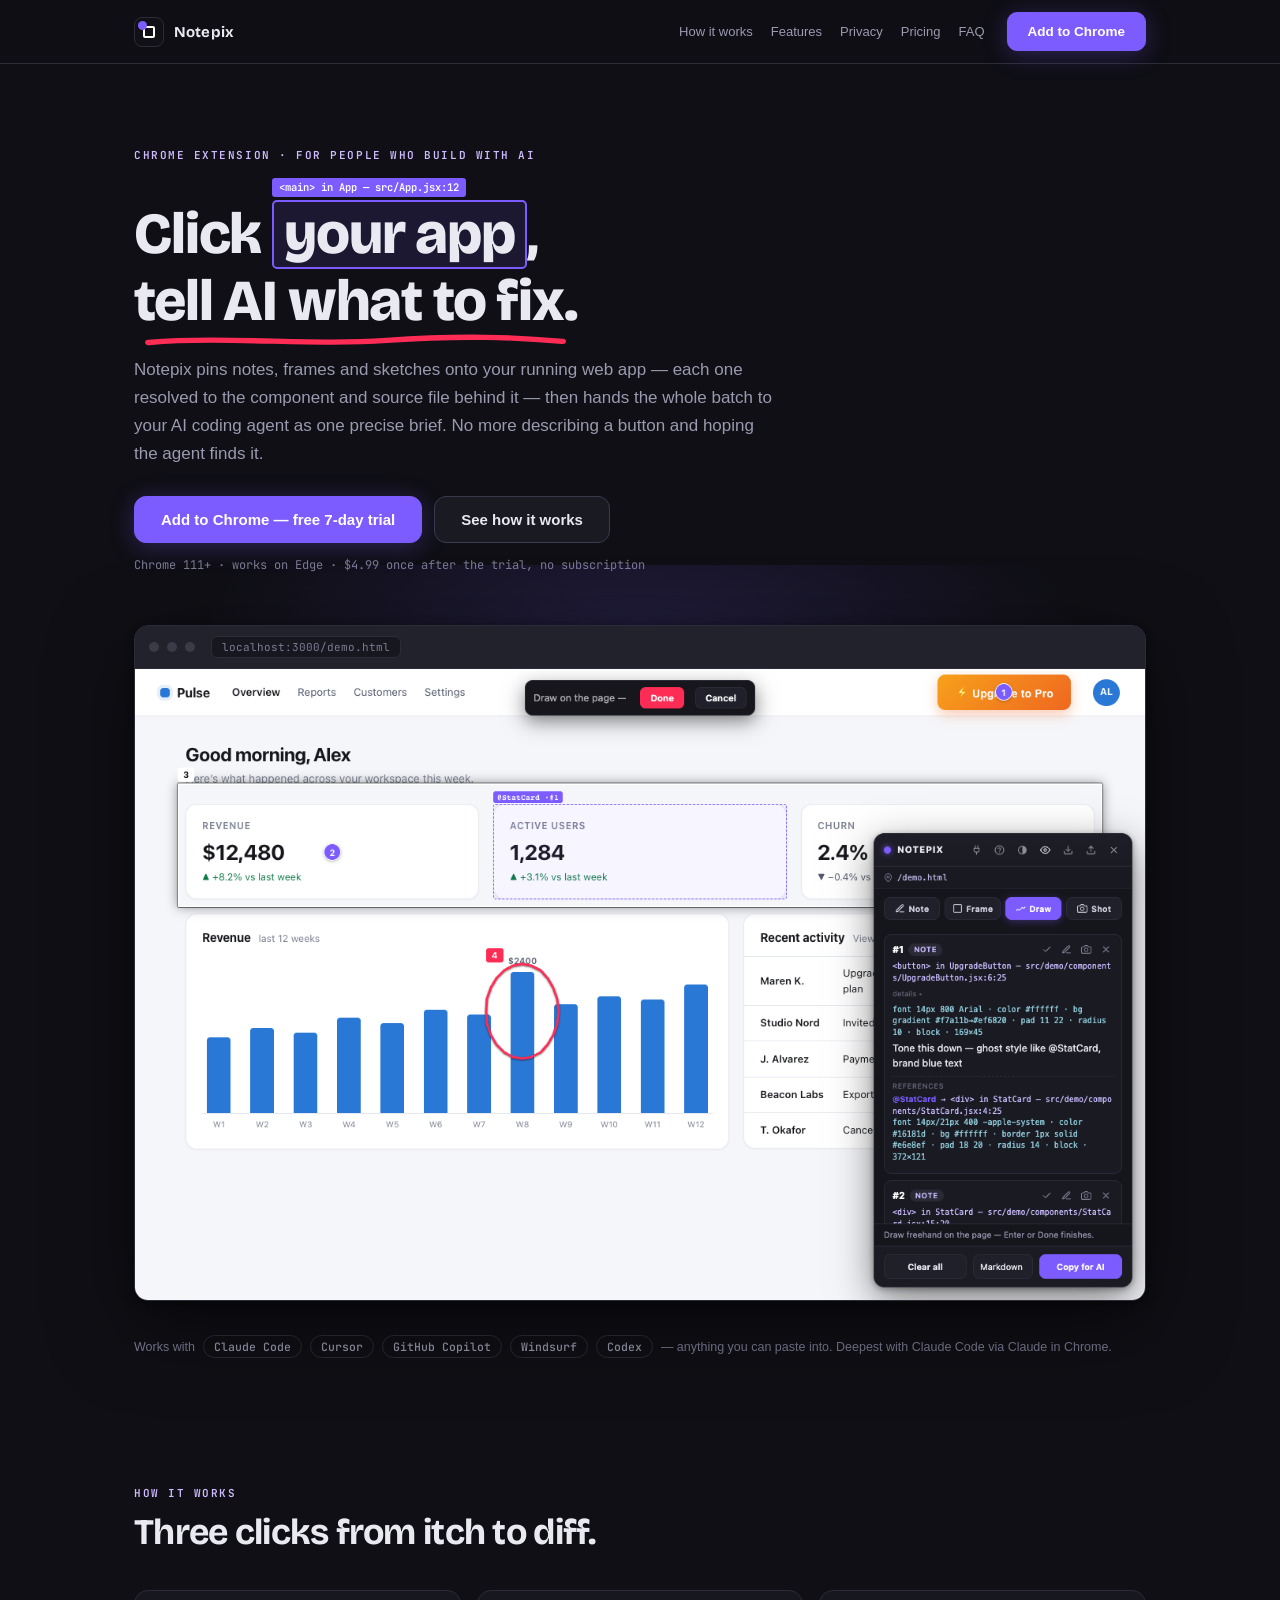
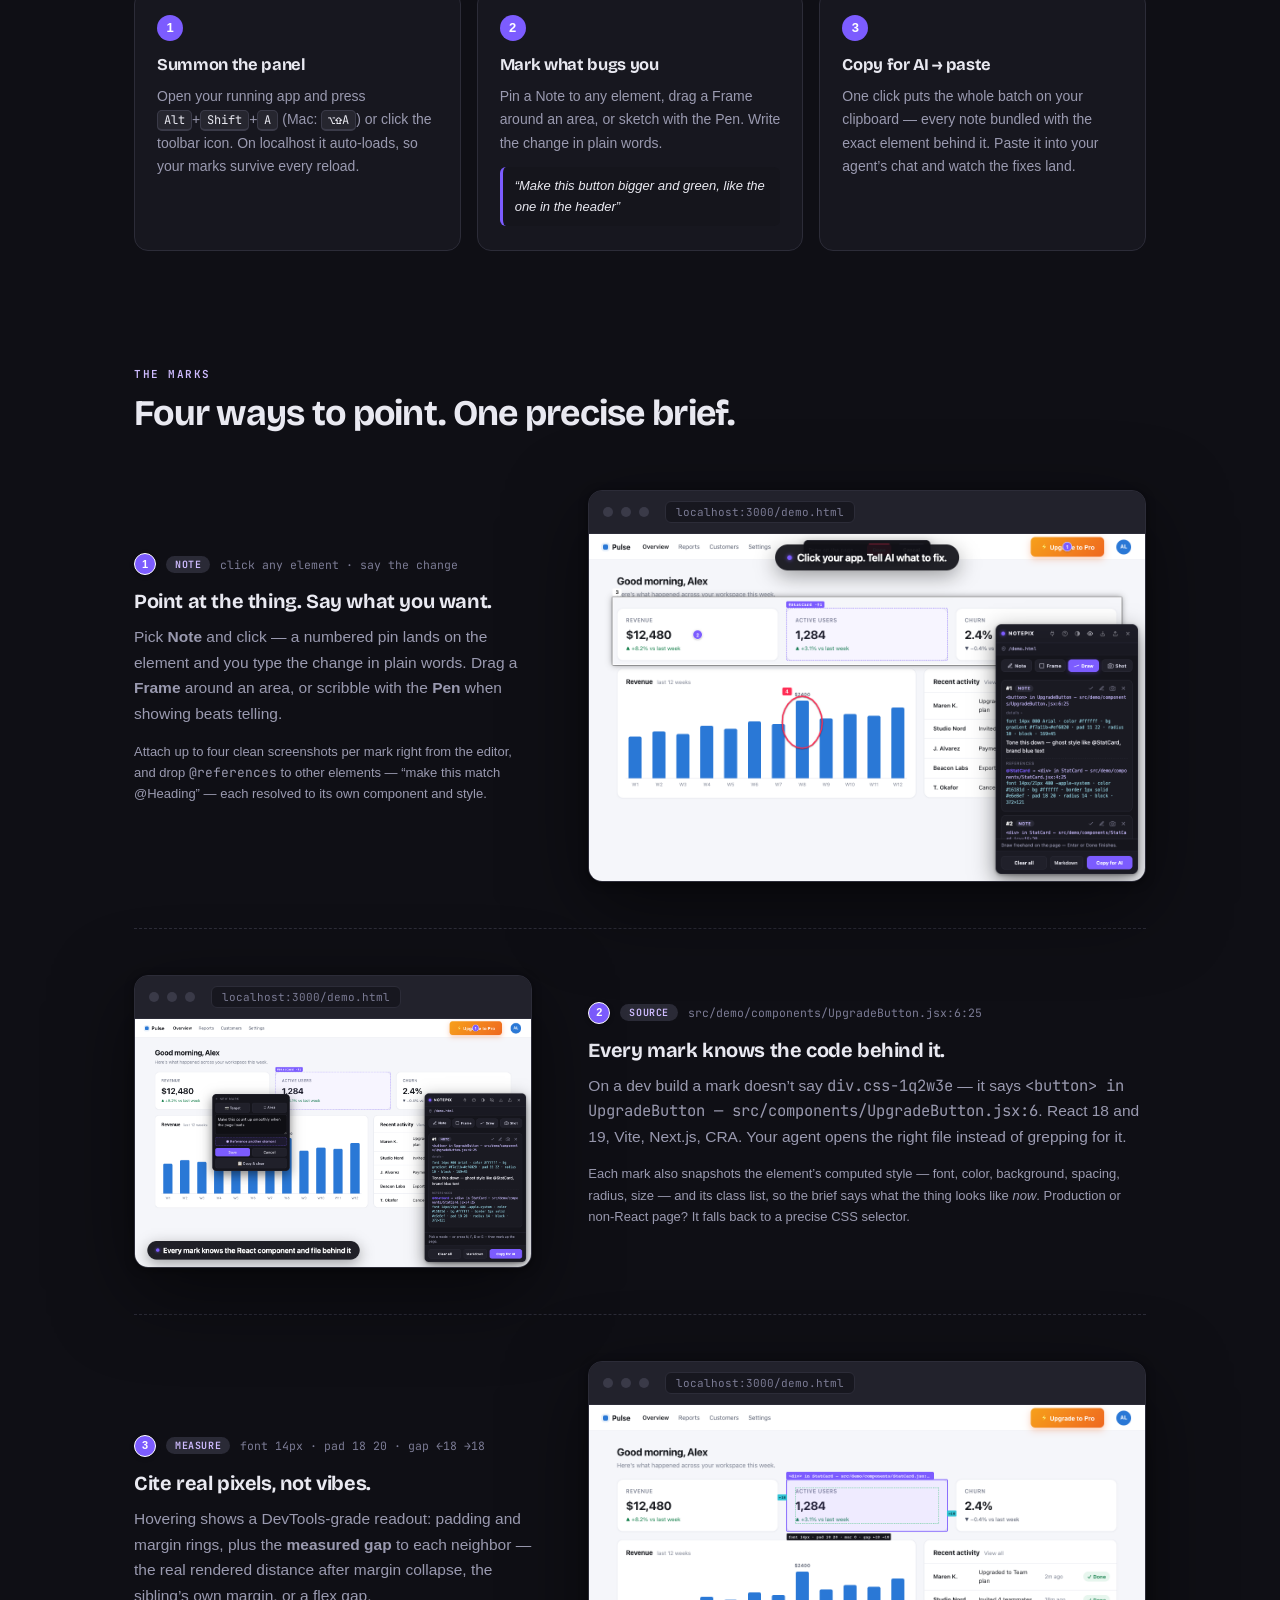
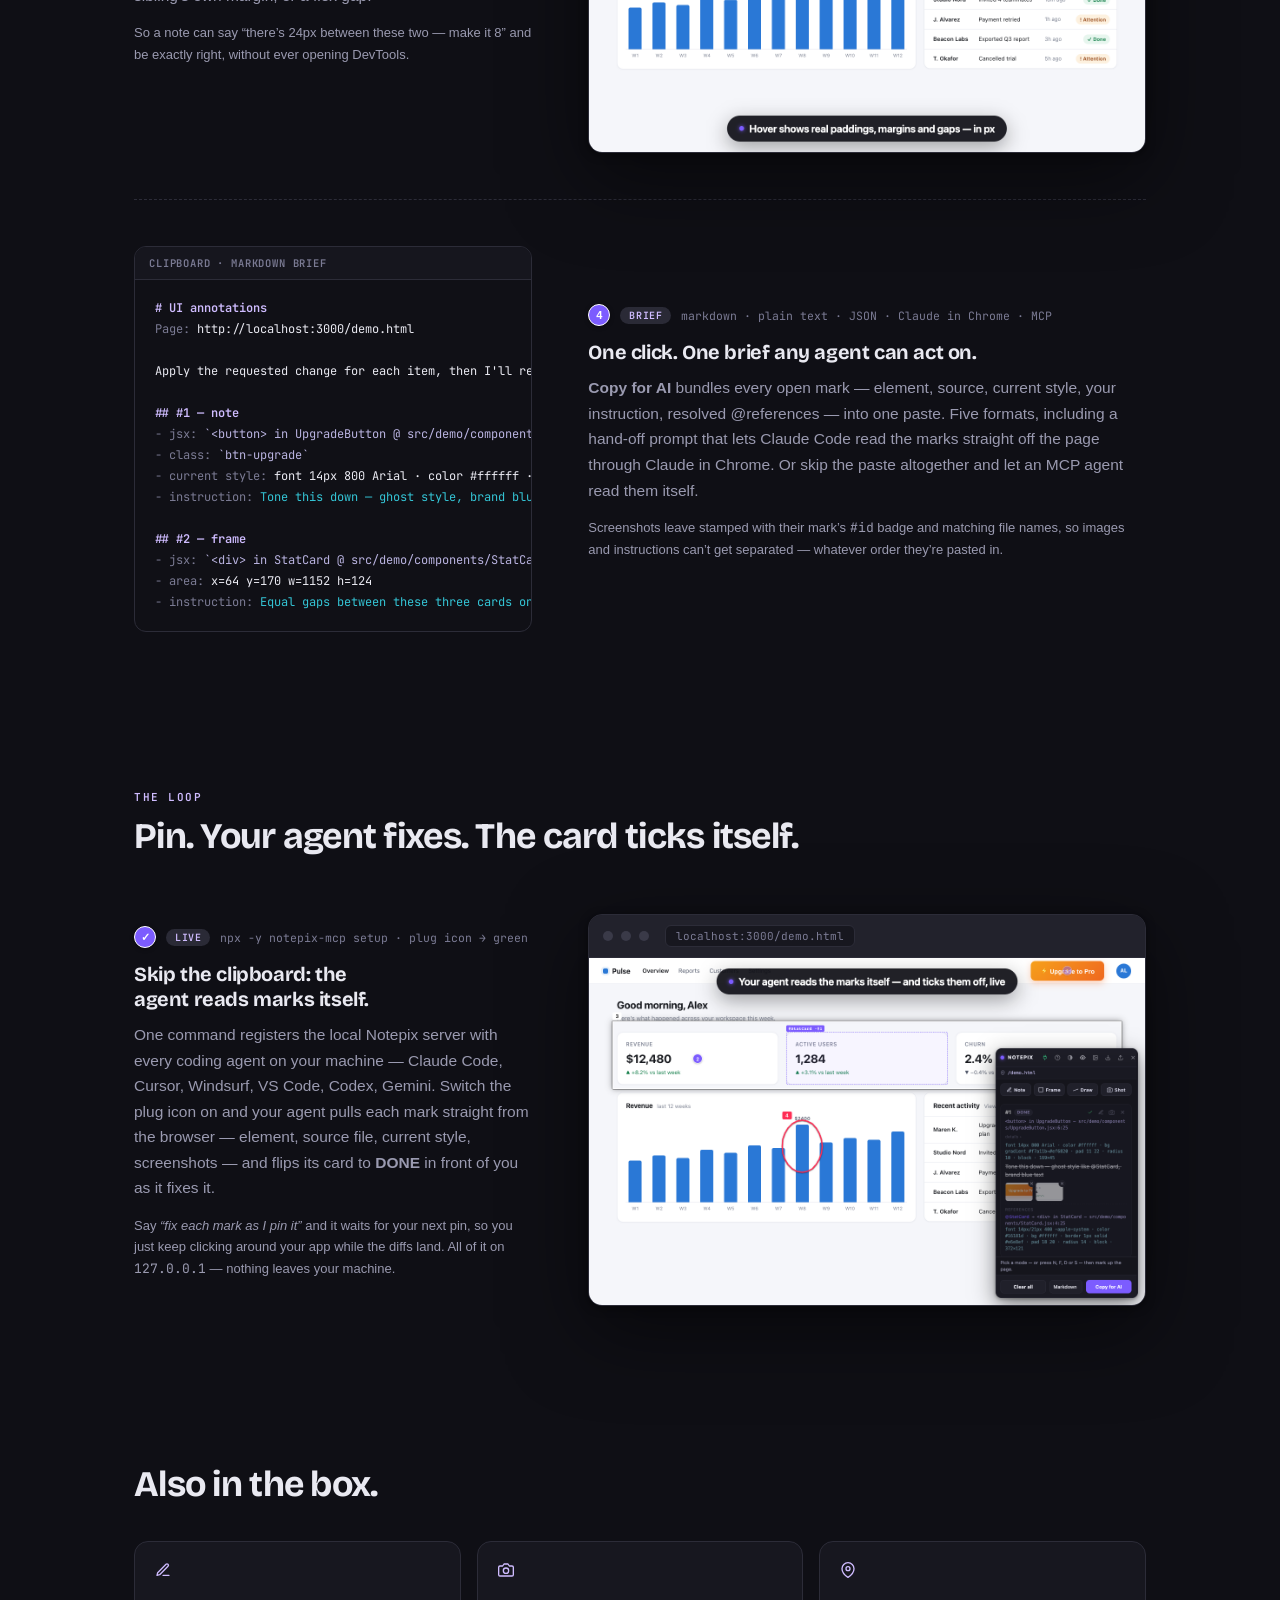
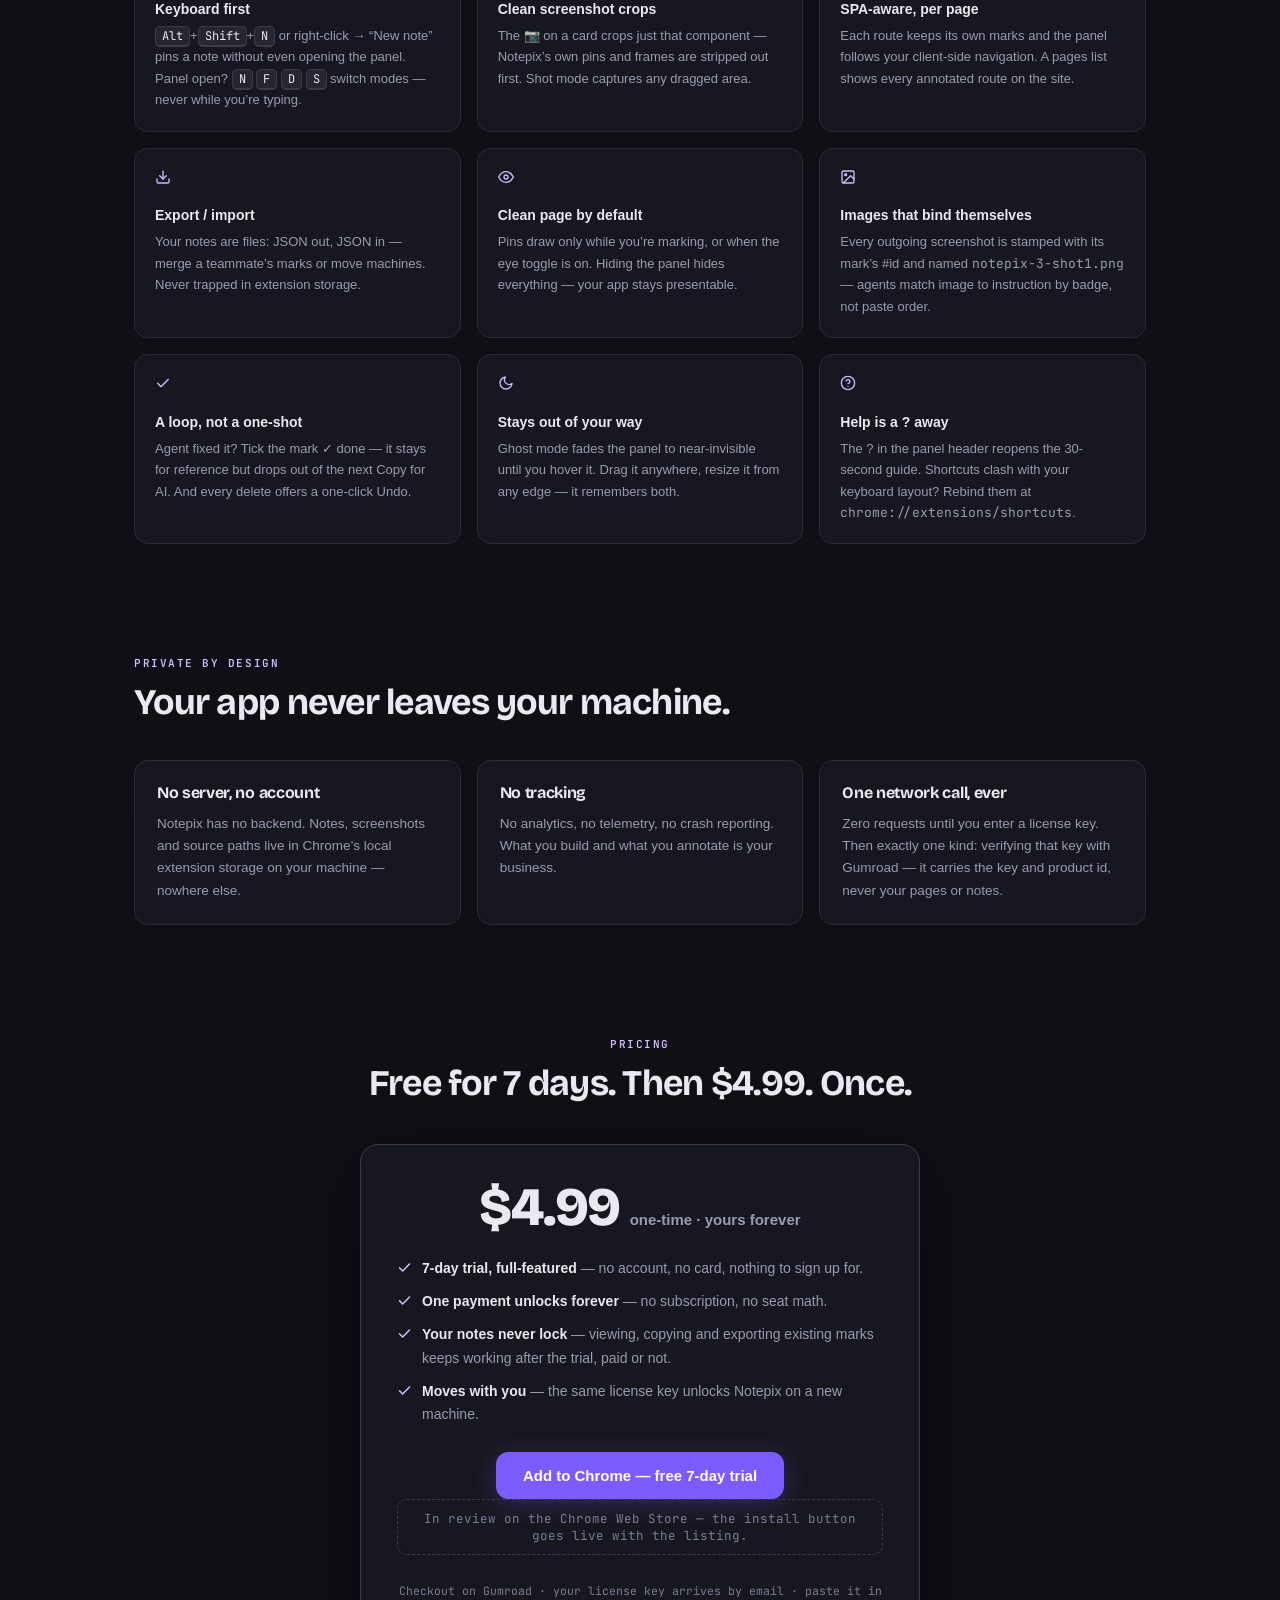
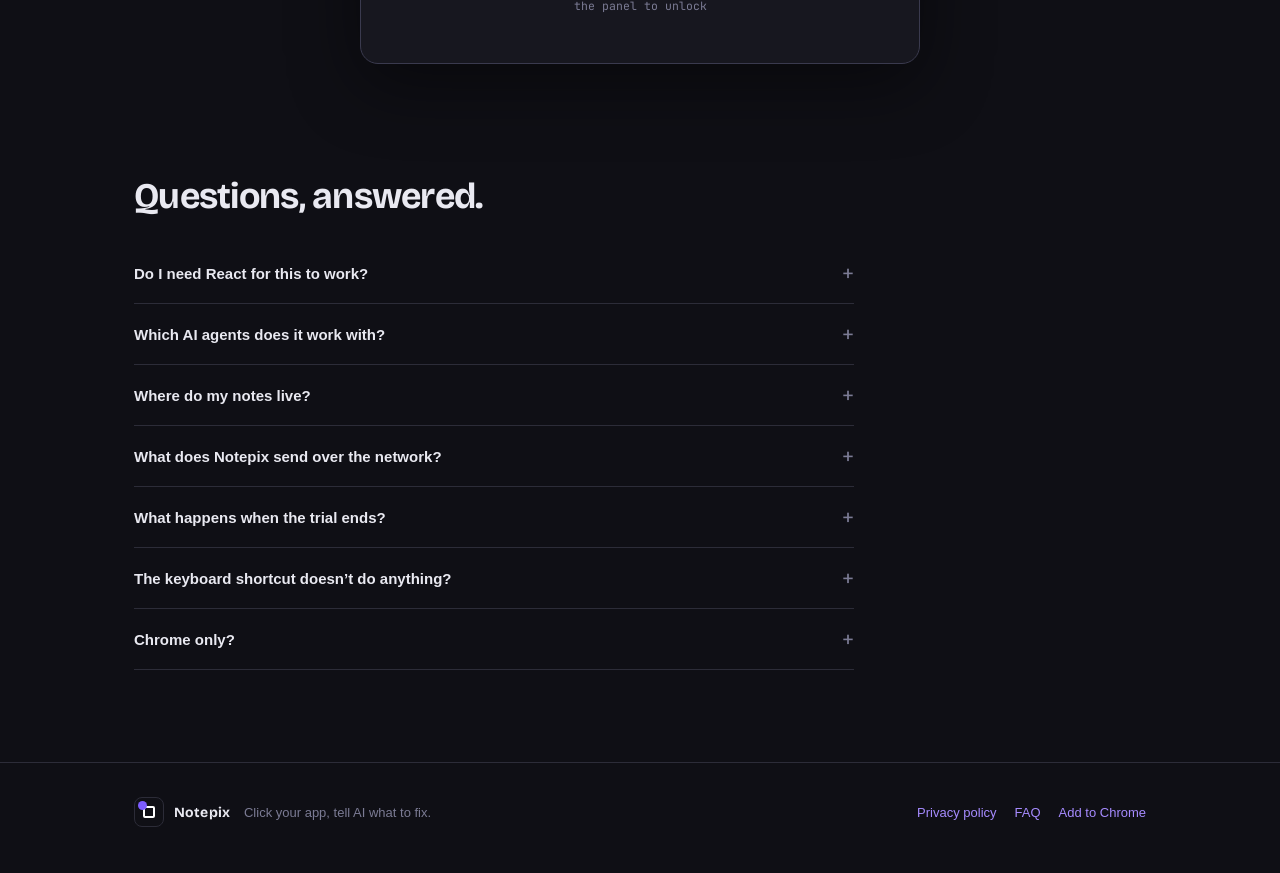
==== index.html @ 6a9df261 "Notepix landing page + privacy policy (v1.16.2 launch)" ====
<!doctype html>
<!-- Notepix landing page — static, deploy the whole site/ folder anywhere
     (GitHub Pages, Cloudflare Pages, Netlify). Screenshots in assets/ are
     the real store screenshots (regenerate: cd e2e && npm run shots, then
     re-copy). After CWS approval, set STORE_URL in the script at the bottom. -->
<html lang="en">
<head>
<meta charset="utf-8" />
<meta name="viewport" content="width=device-width, initial-scale=1" />
<title>Notepix</title>
<meta name="description" content="Click your app, tell AI what to fix. Notepix pins notes onto your running web app and turns them into source-aware briefs for Claude Code, Cursor, Copilot, Windsurf — any AI coding agent." />
<meta property="og:title" content="Notepix — click your app, tell AI what to fix" />
<meta property="og:description" content="Pin notes, frames and sketches onto your running app — each resolved to the component and source file behind it — then hand the batch to your AI coding agent as one precise brief." />
<meta property="og:image" content="assets/hero-plain.png" />
<link rel="preconnect" href="https://fonts.gstatic.com" crossorigin />
<link rel="stylesheet" href="https://fonts.googleapis.com/css2?family=Bricolage+Grotesque:opsz,wght@12..96,600..800&family=JetBrains+Mono:wght@400;600&display=swap" />
<style>
  :root {
    --bg: #0f0f15;
    --bg2: #15151c;
    --bg3: #1a1a23;
    --card: #17171f;
    --line: #2c2c38;
    --line2: #3a3a4e;
    --ink: #e9e9f1;
    --dim: #9a9ab0;
    --dim2: #7b7b94;
    --accent: #7c5cff;
    --accent-soft: rgba(124, 92, 255, 0.12);
    --accent-text: #cfbcff;
    --link: #a68bff;
    --red: #ff2d55;
    --cyan: #34c5d6;
    --font-d: "Bricolage Grotesque", -apple-system, BlinkMacSystemFont, "Segoe UI", Roboto, "Helvetica Neue", Arial, sans-serif;
    --font-b: -apple-system, BlinkMacSystemFont, "Segoe UI", Roboto, "Helvetica Neue", Arial, sans-serif;
    --font-m: "JetBrains Mono", ui-monospace, "SF Mono", Menlo, Consolas, monospace;
  }
  * { box-sizing: border-box; }
  html { color-scheme: dark; }
  @media (prefers-reduced-motion: no-preference) { html { scroll-behavior: smooth; } }
  body {
    margin: 0; background: var(--bg); color: var(--ink);
    font: 15.5px/1.65 var(--font-b);
    -webkit-font-smoothing: antialiased; text-rendering: optimizeLegibility;
  }
  a { color: var(--link); text-decoration: none; }
  a:hover { text-decoration: underline; }
  :focus-visible { outline: 2px solid var(--accent); outline-offset: 2px; border-radius: 4px; }
  .wrap { max-width: 1060px; margin: 0 auto; padding: 0 24px; }
  section { padding: 92px 0; }
  kbd {
    background: #26262f; border: 1px solid #3a3a48; border-bottom-width: 2px;
    border-radius: 5px; padding: 1px 6px; font: 12px var(--font-m); color: var(--ink);
  }

  /* ---- logo mark (same construction as the extension's welcome page) ---- */
  .mark { width: 30px; height: 30px; border-radius: 8px; background: #101016;
          border: 1px solid var(--line); position: relative; flex: none; }
  .mark::before { content: ""; position: absolute; inset: 8px; border: 2px solid #fff; border-radius: 2px; }
  .mark::after { content: ""; position: absolute; top: 3px; left: 3px; width: 9px; height: 9px;
                 border-radius: 50%; background: var(--accent); }

  /* ---- shared bits ---- */
  .btn {
    display: inline-flex; align-items: center; justify-content: center; gap: 8px;
    padding: 11px 20px; border-radius: 10px; border: 1px solid var(--line2);
    background: var(--bg3); color: var(--ink); font: 600 13.5px var(--font-b);
    cursor: pointer; white-space: nowrap; transition: filter .12s, border-color .12s;
  }
  .btn:hover { filter: brightness(1.12); text-decoration: none; }
  .btn.primary { background: var(--accent); border-color: var(--accent); color: #fff;
                 box-shadow: 0 4px 24px rgba(124, 92, 255, 0.28); }
  .btn.big { padding: 14px 26px; font-size: 15px; border-radius: 12px; }
  .pin {
    width: 22px; height: 22px; border-radius: 999px; background: var(--accent);
    border: 1.5px solid #fff; color: #fff; font: 700 11px/1 var(--font-b);
    display: inline-flex; align-items: center; justify-content: center;
    box-shadow: 0 1px 4px rgba(0, 0, 0, 0.35); flex: none;
  }
  .pill {
    font: 600 10px var(--font-m); letter-spacing: 0.06em; padding: 2px 9px;
    border-radius: 999px; background: #2a2a36; color: var(--accent-text); flex: none;
  }
  .mark-meta { display: flex; align-items: center; gap: 10px; margin-bottom: 14px; flex-wrap: wrap; }
  .mark-meta .msrc { font: 11.5px var(--font-m); color: var(--dim2); word-break: break-all; }
  .eyebrow { font: 600 11px var(--font-m); letter-spacing: 0.14em; color: var(--accent-text);
             text-transform: uppercase; margin: 0 0 12px; }
  h1, h2, h3 { font-family: var(--font-d); letter-spacing: -0.02em; text-wrap: balance; margin: 0; }
  h2 { font-size: clamp(26px, 3.6vw, 36px); font-weight: 700; line-height: 1.15; }
  h3 { font-size: 20px; font-weight: 700; line-height: 1.25; margin-bottom: 10px; }
  .lede { color: var(--dim); max-width: 640px; }
  p { margin: 0 0 14px; }

  /* ---- nav ---- */
  nav {
    position: sticky; top: 0; z-index: 50;
    background: rgba(15, 15, 21, 0.82); backdrop-filter: blur(10px);
    border-bottom: 1px solid var(--line);
  }
  .nav-in { display: flex; align-items: center; gap: 22px; padding: 12px 24px;
            max-width: 1060px; margin: 0 auto; }
  .brand { display: flex; align-items: center; gap: 10px; color: var(--ink);
           font: 700 15px var(--font-d); letter-spacing: 0.01em; }
  .brand:hover { text-decoration: none; }
  .nav-links { display: flex; gap: 18px; margin-left: auto; }
  .nav-links a { color: var(--dim); font: 500 13px var(--font-b); }
  .nav-links a:hover { color: var(--ink); text-decoration: none; }
  @media (max-width: 720px) { .nav-links { display: none; } .nav-in .btn { margin-left: auto; } }

  /* ---- hero ---- */
  .hero { padding: 84px 0 64px; }
  .hero h1 {
    font-size: clamp(36px, 5.6vw, 58px); font-weight: 800; line-height: 1.12;
    max-width: 780px; padding-top: 26px;
  }
  /* the headline "element-picked", exactly like Notepix's hover highlight */
  .hl { position: relative; display: inline-block; padding: 0 10px;
        border: 2px solid var(--accent); background: var(--accent-soft); border-radius: 5px; }
  .hl .tag {
    position: absolute; left: -2px; top: -24px; padding: 1px 7px;
    background: var(--accent); color: #fff; border-radius: 3px;
    font: 600 10.5px/17px var(--font-m); letter-spacing: 0; white-space: nowrap;
  }
  .ink { position: relative; white-space: nowrap; }
  .ink svg { position: absolute; left: 2%; right: 0; bottom: -0.18em; width: 96%; height: 0.22em;
             overflow: visible; pointer-events: none; }
  .ink path { fill: none; stroke: var(--red); stroke-width: 5; stroke-linecap: round;
              stroke-dasharray: 330; stroke-dashoffset: 330;
              animation: inkdraw 0.7s ease 0.5s forwards; }
  @keyframes inkdraw { to { stroke-dashoffset: 0; } }
  @media (prefers-reduced-motion: reduce) {
    .ink path { animation: none; stroke-dashoffset: 0; }
  }
  @media (max-width: 620px) {
    .hl .tag { display: none; }
    .hero h1 { padding-top: 0; }
    .ink { white-space: normal; }
    .ink svg { display: none; }
  }
  .hero .lede { font-size: 17px; margin: 22px 0 28px; }
  .cta-row { display: flex; gap: 12px; flex-wrap: wrap; align-items: center; }
  .fineprint { margin-top: 14px; font: 12px var(--font-m); color: var(--dim2); }
  .agents { display: flex; gap: 8px; flex-wrap: wrap; align-items: center;
            margin-top: 34px; color: var(--dim2); font: 500 12.5px var(--font-b); }
  .agents span { font: 500 11.5px var(--font-m); color: var(--dim);
                 border: 1px solid var(--line); border-radius: 999px; padding: 3px 10px; }

  .hero-art { position: relative; margin-top: 52px; }
  .hero-art::before {
    content: ""; position: absolute; inset: -60px -8% auto; height: 380px;
    background: radial-gradient(52% 64% at 50% 18%, rgba(124, 92, 255, 0.17), transparent 72%);
    pointer-events: none;
  }
  .browser { position: relative; background: #1d1d26; border: 1px solid var(--line);
             border-radius: 14px; overflow: hidden;
             box-shadow: 0 24px 80px rgba(0, 0, 0, 0.5), 0 2px 10px rgba(0, 0, 0, 0.4); }
  .browser .bar { display: flex; align-items: center; gap: 8px; padding: 10px 14px;
                  background: #22222c; border-bottom: 1px solid var(--line); }
  .browser .dot { width: 10px; height: 10px; border-radius: 50%; background: #3a3a48; }
  .browser .url { margin-left: 8px; font: 11px var(--font-m); color: var(--dim2);
                  background: #17171f; border: 1px solid var(--line); border-radius: 6px;
                  padding: 3px 10px; }
  .browser img { display: block; width: 100%; height: auto; }

  /* ---- how it works ---- */
  .steps { display: grid; grid-template-columns: repeat(3, 1fr); gap: 16px; margin-top: 36px; }
  .step { background: var(--card); border: 1px solid var(--line); border-radius: 14px; padding: 24px 22px; }
  .step .n { width: 26px; height: 26px; border-radius: 50%; background: var(--accent); color: #fff;
             font: 700 13px/26px var(--font-b); text-align: center; margin-bottom: 14px; }
  .step h3 { font-size: 16.5px; }
  .step p { color: var(--dim); font-size: 14px; margin: 0; }
  .quote { border-left: 3px solid var(--accent); background: var(--bg2); border-radius: 6px;
           padding: 8px 12px; margin-top: 12px; font-style: italic; font-size: 13px; color: var(--ink); }
  @media (max-width: 860px) { .steps { grid-template-columns: 1fr; } }

  /* ---- feature marks ---- */
  .feat { display: grid; grid-template-columns: minmax(0, 5fr) minmax(0, 7fr);
          gap: 56px; align-items: center; padding: 46px 0; }
  .feat + .feat { border-top: 1px dashed var(--line); }
  .feat .txt p { color: var(--dim); }
  .feat.flip .txt { order: 2; }
  .feat .side { color: var(--dim2); font-size: 13px; }
  @media (max-width: 900px) {
    .feat, .feat.flip { grid-template-columns: 1fr; gap: 26px; padding: 36px 0; }
    .feat.flip .txt { order: 0; }
  }

  /* ---- the brief (real output) ---- */
  .term { background: #101016; border: 1px solid var(--line); border-radius: 12px; overflow: hidden; }
  .term .thead { display: flex; align-items: center; gap: 8px; padding: 9px 14px;
                 background: #16161e; border-bottom: 1px solid var(--line);
                 font: 600 10.5px var(--font-m); letter-spacing: 0.08em; color: var(--dim2);
                 text-transform: uppercase; }
  .term pre { margin: 0; padding: 18px 20px; overflow-x: auto;
              font: 12px/1.75 var(--font-m); color: var(--ink); }
  .term .h { color: var(--accent-text); font-weight: 600; }
  .term .k { color: var(--dim2); }
  .term .c { color: #b9b3e0; }
  .term .i { color: var(--cyan); }

  /* ---- also in the box ---- */
  .more { display: grid; grid-template-columns: repeat(3, 1fr); gap: 16px; margin-top: 36px; }
  .more .item { background: var(--card); border: 1px solid var(--line); border-radius: 14px; padding: 20px; }
  .more svg { width: 16px; height: 16px; stroke: var(--accent-text); fill: none;
              stroke-width: 2; stroke-linecap: round; stroke-linejoin: round; margin-bottom: 12px; }
  .more b { display: block; font-size: 14px; margin-bottom: 4px; }
  .more p { color: var(--dim); font-size: 13px; margin: 0; }
  @media (max-width: 860px) { .more { grid-template-columns: 1fr 1fr; } }
  @media (max-width: 560px) { .more { grid-template-columns: 1fr; } }

  /* ---- privacy ---- */
  .priv { display: grid; grid-template-columns: repeat(3, 1fr); gap: 16px; margin-top: 36px; }
  .priv .tile { border: 1px solid var(--line); border-radius: 14px; padding: 22px;
                background: linear-gradient(180deg, #16161e, var(--card)); }
  .priv h3 { font-size: 16px; }
  .priv p { color: var(--dim); font-size: 13.5px; margin: 0; }
  @media (max-width: 860px) { .priv { grid-template-columns: 1fr; } }

  /* ---- pricing ---- */
  #install .card {
    max-width: 560px; margin: 40px auto 0; background: var(--card);
    border: 1px solid var(--line2); border-radius: 18px; padding: 36px;
    text-align: center; box-shadow: 0 20px 70px rgba(0, 0, 0, 0.45);
  }
  .price { font: 800 54px/1 var(--font-d); letter-spacing: -0.03em; }
  .price small { font: 600 15px var(--font-b); color: var(--dim); letter-spacing: 0; }
  .plist { list-style: none; margin: 22px 0 26px; padding: 0; text-align: left;
           display: grid; gap: 10px; }
  .plist li { display: flex; gap: 10px; align-items: flex-start; color: var(--dim); font-size: 14px; }
  .plist svg { width: 15px; height: 15px; flex: none; margin-top: 3px;
               stroke: var(--accent-text); fill: none; stroke-width: 2.5;
               stroke-linecap: round; stroke-linejoin: round; }
  .plist b { color: var(--ink); font-weight: 600; }
  .paynote { font: 11.5px var(--font-m); color: var(--dim2); margin-top: 14px; }
  .soon { font: 12.5px var(--font-m); color: var(--dim2); border: 1px dashed var(--line2);
          border-radius: 10px; padding: 10px 14px; display: inline-block; }

  /* ---- FAQ ---- */
  .faq { max-width: 720px; }
  .faq details { border-bottom: 1px solid var(--line); padding: 4px 0; }
  .faq summary { cursor: pointer; list-style: none; display: flex; align-items: center;
                 justify-content: space-between; gap: 16px; padding: 16px 0;
                 font: 600 15px var(--font-b); color: var(--ink); }
  .faq summary::-webkit-details-marker { display: none; }
  .faq summary::after { content: "+"; font: 400 20px/1 var(--font-m); color: var(--dim2); flex: none; }
  .faq details[open] summary::after { content: "\2212"; }
  .faq details p { color: var(--dim); font-size: 14px; margin: 0 0 18px; max-width: 640px; }

  /* ---- footer ---- */
  footer { border-top: 1px solid var(--line); padding: 34px 0 46px; }
  .foot-in { display: flex; align-items: center; gap: 14px; flex-wrap: wrap;
             color: var(--dim2); font-size: 13px; }
  .foot-in .brand { font-size: 14px; }
  .foot-links { margin-left: auto; display: flex; gap: 18px; }
</style>
</head>
<body>

<nav>
  <div class="nav-in">
    <a class="brand" href="#top"><span class="mark" role="img" aria-label="Notepix logo"></span>Notepix</a>
    <div class="nav-links">
      <a href="#how">How it works</a>
      <a href="#features">Features</a>
      <a href="#privacy">Privacy</a>
      <a href="#install">Pricing</a>
      <a href="#faq">FAQ</a>
    </div>
    <a class="btn primary" data-store href="#install">Add to Chrome</a>
  </div>
</nav>

<header class="hero" id="top">
  <div class="wrap">
    <p class="eyebrow">Chrome extension · for people who build with AI</p>
    <h1>
      Click <span class="hl">your app<span class="tag">&lt;main&gt; in App — src/App.jsx:12</span></span>,<br />
      <span class="ink">tell AI what to fix.<svg viewBox="0 0 300 12" preserveAspectRatio="none" aria-hidden="true"><path d="M4 8 C 60 2, 118 11, 172 6 S 262 3, 296 7" /></svg></span>
    </h1>
    <p class="lede">
      Notepix pins notes, frames and sketches onto your running web app — each one
      resolved to the component and source file behind it — then hands the whole
      batch to your AI coding agent as one precise brief. No more describing a
      button and hoping the agent finds it.
    </p>
    <div class="cta-row">
      <a class="btn primary big" data-store href="#install">Add to Chrome — free 7-day trial</a>
      <a class="btn big" href="#how">See how it works</a>
    </div>
    <p class="fineprint">Chrome 111+ · works on Edge · $4.99 once after the trial, no subscription</p>

    <div class="hero-art">
      <figure class="browser" style="margin:0">
        <div class="bar" aria-hidden="true">
          <span class="dot"></span><span class="dot"></span><span class="dot"></span>
          <span class="url">localhost:3000/demo.html</span>
        </div>
        <img src="assets/hero-plain.png" width="1280" height="800"
             alt="A dashboard app with the Notepix panel open: numbered pins, a white frame and a red freehand circle on the page, each panel card naming the React component and source file behind its element, with a Copy for AI button" />
      </figure>
    </div>

    <div class="agents">
      Works with
      <span>Claude Code</span><span>Cursor</span><span>GitHub Copilot</span>
      <span>Windsurf</span><span>Codex</span>
      — anything you can paste into. Deepest with Claude Code via Claude in Chrome.
    </div>
  </div>
</header>

<section id="how" style="padding-top:64px">
  <div class="wrap">
    <p class="eyebrow">How it works</p>
    <h2>Three clicks from itch to diff.</h2>
    <div class="steps">
      <div class="step">
        <div class="n">1</div>
        <h3>Summon the panel</h3>
        <p>Open your running app and press <kbd>Alt</kbd>+<kbd>Shift</kbd>+<kbd>A</kbd>
           (Mac: <kbd>⌥⇧A</kbd>) or click the toolbar icon. On localhost it auto-loads,
           so your marks survive every reload.</p>
      </div>
      <div class="step">
        <div class="n">2</div>
        <h3>Mark what bugs you</h3>
        <p>Pin a Note to any element, drag a Frame around an area, or sketch with
           the Pen. Write the change in plain words.</p>
        <div class="quote">“Make this button bigger and green, like the one in the header”</div>
      </div>
      <div class="step">
        <div class="n">3</div>
        <h3>Copy for AI → paste</h3>
        <p>One click puts the whole batch on your clipboard — every note bundled
           with the exact element behind it. Paste it into your agent’s chat and
           watch the fixes land.</p>
      </div>
    </div>
  </div>
</section>

<section id="features" style="padding-top:24px">
  <div class="wrap">
    <p class="eyebrow">The marks</p>
    <h2>Four ways to point. One precise brief.</h2>

    <div class="feat" style="margin-top:10px">
      <div class="txt">
        <div class="mark-meta">
          <span class="pin">1</span><span class="pill">NOTE</span>
          <span class="msrc">click any element · say the change</span>
        </div>
        <h3>Point at the thing. Say what you want.</h3>
        <p>Pick <b>Note</b> and click — a numbered pin lands on the element and you
           type the change in plain words. Drag a <b>Frame</b> around an area, or
           scribble with the <b>Pen</b> when showing beats telling.</p>
        <p class="side">Attach up to four clean screenshots per mark right from the
           editor, and drop <span style="font-family:var(--font-m)">@references</span> to other
           elements — “make this match @Heading” — each resolved to its own component and style.</p>
      </div>
      <figure class="browser" style="margin:0">
        <div class="bar" aria-hidden="true"><span class="dot"></span><span class="dot"></span><span class="dot"></span><span class="url">localhost:3000/demo.html</span></div>
        <img src="assets/01-hero.png" width="1280" height="800" loading="lazy"
             alt="The Notepix panel listing two marks with instructions written in plain words: tone down an upgrade button, equalize gaps between stat cards" />
      </figure>
    </div>

    <div class="feat flip">
      <div class="txt">
        <div class="mark-meta">
          <span class="pin">2</span><span class="pill">SOURCE</span>
          <span class="msrc">src/demo/components/UpgradeButton.jsx:6:25</span>
        </div>
        <h3>Every mark knows the code behind it.</h3>
        <p>On a dev build a mark doesn’t say <span style="font-family:var(--font-m)">div.css-1q2w3e</span> —
           it says <span style="font-family:var(--font-m)">&lt;button&gt; in UpgradeButton —
           src/components/UpgradeButton.jsx:6</span>. React 18 and 19, Vite, Next.js, CRA.
           Your agent opens the right file instead of grepping for it.</p>
        <p class="side">Each mark also snapshots the element’s computed style — font, color,
           background, spacing, radius, size — and its class list, so the brief says what
           the thing looks like <i>now</i>. Production or non-React page? It falls back to
           a precise CSS selector.</p>
      </div>
      <figure class="browser" style="margin:0">
        <div class="bar" aria-hidden="true"><span class="dot"></span><span class="dot"></span><span class="dot"></span><span class="url">localhost:3000/demo.html</span></div>
        <img src="assets/02-source.png" width="1280" height="800" loading="lazy"
             alt="Writing a note in the floating editor with a freehand red circle on the chart; the caption reads: every mark knows the React component and file behind it" />
      </figure>
    </div>

    <div class="feat">
      <div class="txt">
        <div class="mark-meta">
          <span class="pin">3</span><span class="pill">MEASURE</span>
          <span class="msrc">font 14px · pad 18 20 · gap ←18 →18</span>
        </div>
        <h3>Cite real pixels, not vibes.</h3>
        <p>Hovering shows a DevTools-grade readout: padding and margin rings, plus the
           <b>measured gap</b> to each neighbor — the real rendered distance after margin
           collapse, the sibling’s own margin, or a flex gap.</p>
        <p class="side">So a note can say “there’s 24px between these two — make it 8”
           and be exactly right, without ever opening DevTools.</p>
      </div>
      <figure class="browser" style="margin:0">
        <div class="bar" aria-hidden="true"><span class="dot"></span><span class="dot"></span><span class="dot"></span><span class="url">localhost:3000/demo.html</span></div>
        <img src="assets/03-measure.png" width="1280" height="800" loading="lazy"
             alt="Hovering a stat card shows the component label, padding ring and measured 18-pixel gaps to its sibling cards, with a chip reading font 14px, pad 18 20, gap 18" />
      </figure>
    </div>

    <div class="feat flip">
      <div class="txt">
        <div class="mark-meta">
          <span class="pin">4</span><span class="pill">BRIEF</span>
          <span class="msrc">markdown · plain text · JSON · Claude in Chrome · MCP</span>
        </div>
        <h3>One click. One brief any agent can act on.</h3>
        <p><b>Copy for AI</b> bundles every open mark — element, source, current style,
           your instruction, resolved @references — into one paste. Five formats,
           including a hand-off prompt that lets Claude Code read the marks straight
           off the page through Claude in Chrome. Or skip the paste altogether and let
           an MCP agent read them itself.</p>
        <p class="side">Screenshots leave stamped with their mark’s
           <span style="font-family:var(--font-m)">#id</span> badge and matching file names,
           so images and instructions can’t get separated — whatever order they’re pasted in.</p>
      </div>
      <div class="term" role="img" aria-label="The markdown brief Notepix copies to the clipboard">
        <div class="thead">clipboard · markdown brief</div>
        <pre><span class="h"># UI annotations</span>
<span class="k">Page:</span> http://localhost:3000/demo.html

Apply the requested change for each item, then I'll re-check in the browser.

<span class="h">## #1 — note</span>
<span class="k">- jsx:</span> <span class="c">`&lt;button&gt; in UpgradeButton @ src/demo/components/UpgradeButton.jsx:6:25`</span>
<span class="k">- class:</span> <span class="c">`btn-upgrade`</span>
<span class="k">- current style:</span> font 14px 800 Arial · color #ffffff · bg gradient #f7a11b→#ef6820 · pad 11 22 · radius 10 · 169×45
<span class="k">- instruction:</span> <span class="i">Tone this down — ghost style, brand blue like the rest of the nav</span>

<span class="h">## #2 — frame</span>
<span class="k">- jsx:</span> <span class="c">`&lt;div&gt; in StatCard @ src/demo/components/StatCard.jsx:15:20`</span>
<span class="k">- area:</span> x=64 y=170 w=1152 h=124
<span class="k">- instruction:</span> <span class="i">Equal gaps between these three cards on every breakpoint</span></pre>
      </div>
    </div>
  </div>
</section>

<section id="loop" style="padding-top:20px">
  <div class="wrap">
    <p class="eyebrow">The loop</p>
    <h2>Pin. Your agent fixes. The card ticks itself.</h2>
    <div class="feat" style="margin-top:10px">
      <div class="txt">
        <div class="mark-meta">
          <span class="pin">✓</span><span class="pill">LIVE</span>
          <span class="msrc">npx -y notepix-mcp setup · plug icon → green</span>
        </div>
        <h3>Skip the clipboard: the agent reads marks itself.</h3>
        <p>One command registers the local Notepix server with every coding agent on
           your machine — Claude Code, Cursor, Windsurf, VS&nbsp;Code, Codex, Gemini.
           Switch the plug icon on and your agent pulls each mark straight from the
           browser — element, source file, current style, screenshots — and flips its
           card to <b>DONE</b> in front of you as it fixes it.</p>
        <p class="side">Say <i>“fix each mark as I pin it”</i> and it waits for your next
           pin, so you just keep clicking around your app while the diffs land. All of it
           on <span style="font-family:var(--font-m)">127.0.0.1</span> — nothing leaves
           your machine.</p>
      </div>
      <figure class="browser" style="margin:0">
        <div class="bar" aria-hidden="true"><span class="dot"></span><span class="dot"></span><span class="dot"></span><span class="url">localhost:3000/demo.html</span></div>
        <img src="assets/06-agent.png" width="1280" height="800" loading="lazy"
             alt="The Notepix panel with a green plug icon and mark number one flipped to DONE with its text struck through — ticked off live by a connected AI agent over MCP" />
      </figure>
    </div>
  </div>
</section>

<section style="padding-top:20px">
  <div class="wrap">
    <h2>Also in the box.</h2>
    <div class="more">
      <div class="item">
        <svg viewBox="0 0 24 24" aria-hidden="true"><path d="M12 20h9"/><path d="M16.5 3.5a2.12 2.12 0 0 1 3 3L7 19l-4 1 1-4Z"/></svg>
        <b>Keyboard first</b>
        <p><kbd>Alt</kbd>+<kbd>Shift</kbd>+<kbd>N</kbd> or right-click → “New note” pins a
           note without even opening the panel. Panel open? <kbd>N</kbd> <kbd>F</kbd>
           <kbd>D</kbd> <kbd>S</kbd> switch modes — never while you’re typing.</p>
      </div>
      <div class="item">
        <svg viewBox="0 0 24 24" aria-hidden="true"><path d="M23 19a2 2 0 0 1-2 2H3a2 2 0 0 1-2-2V8a2 2 0 0 1 2-2h4l2-3h6l2 3h4a2 2 0 0 1 2 2Z"/><circle cx="12" cy="13" r="4"/></svg>
        <b>Clean screenshot crops</b>
        <p>The 📷 on a card crops just that component — Notepix’s own pins and frames are
           stripped out first. Shot mode captures any dragged area.</p>
      </div>
      <div class="item">
        <svg viewBox="0 0 24 24" aria-hidden="true"><path d="M21 10c0 7-9 13-9 13S3 17 3 10a9 9 0 0 1 18 0Z"/><circle cx="12" cy="10" r="3"/></svg>
        <b>SPA-aware, per page</b>
        <p>Each route keeps its own marks and the panel follows your client-side
           navigation. A pages list shows every annotated route on the site.</p>
      </div>
      <div class="item">
        <svg viewBox="0 0 24 24" aria-hidden="true"><path d="M21 15v4a2 2 0 0 1-2 2H5a2 2 0 0 1-2-2v-4"/><path d="m7 10 5 5 5-5"/><path d="M12 15V3"/></svg>
        <b>Export / import</b>
        <p>Your notes are files: JSON out, JSON in — merge a teammate’s marks or move
           machines. Never trapped in extension storage.</p>
      </div>
      <div class="item">
        <svg viewBox="0 0 24 24" aria-hidden="true"><path d="M1 12s4-8 11-8 11 8 11 8-4 8-11 8-11-8-11-8Z"/><circle cx="12" cy="12" r="3"/></svg>
        <b>Clean page by default</b>
        <p>Pins draw only while you’re marking, or when the eye toggle is on. Hiding the
           panel hides everything — your app stays presentable.</p>
      </div>
      <div class="item">
        <svg viewBox="0 0 24 24" aria-hidden="true"><rect x="3" y="3" width="18" height="18" rx="2"/><circle cx="8.5" cy="8.5" r="1.5"/><path d="m21 15-5-5L5 21"/></svg>
        <b>Images that bind themselves</b>
        <p>Every outgoing screenshot is stamped with its mark’s #id and named
           <span style="font-family:var(--font-m)">notepix-3-shot1.png</span> — agents match
           image to instruction by badge, not paste order.</p>
      </div>
      <div class="item">
        <svg viewBox="0 0 24 24" aria-hidden="true"><path d="m4 12.5 5 5L20 6.5"/></svg>
        <b>A loop, not a one-shot</b>
        <p>Agent fixed it? Tick the mark ✓ done — it stays for reference but drops out of
           the next Copy for AI. And every delete offers a one-click Undo.</p>
      </div>
      <div class="item">
        <svg viewBox="0 0 24 24" aria-hidden="true"><path d="M21 12.8A9 9 0 1 1 11.2 3a7 7 0 0 0 9.8 9.8Z"/></svg>
        <b>Stays out of your way</b>
        <p>Ghost mode fades the panel to near-invisible until you hover it. Drag it anywhere,
           resize it from any edge — it remembers both.</p>
      </div>
      <div class="item">
        <svg viewBox="0 0 24 24" aria-hidden="true"><circle cx="12" cy="12" r="10"/><path d="M9.09 9a3 3 0 0 1 5.83 1c0 2-3 3-3 3"/><path d="M12 17h.01"/></svg>
        <b>Help is a ? away</b>
        <p>The ? in the panel header reopens the 30-second guide. Shortcuts clash with your
           keyboard layout? Rebind them at
           <span style="font-family:var(--font-m)">chrome://extensions/shortcuts</span>.</p>
      </div>
    </div>
  </div>
</section>

<section id="privacy" style="padding-top:20px">
  <div class="wrap">
    <p class="eyebrow">Private by design</p>
    <h2>Your app never leaves your machine.</h2>
    <div class="priv">
      <div class="tile">
        <h3>No server, no account</h3>
        <p>Notepix has no backend. Notes, screenshots and source paths live in
           Chrome’s local extension storage on your machine — nowhere else.</p>
      </div>
      <div class="tile">
        <h3>No tracking</h3>
        <p>No analytics, no telemetry, no crash reporting. What you build and what
           you annotate is your business.</p>
      </div>
      <div class="tile">
        <h3>One network call, ever</h3>
        <p>Zero requests until you enter a license key. Then exactly one kind:
           verifying that key with Gumroad — it carries the key and product id,
           never your pages or notes.</p>
      </div>
    </div>
  </div>
</section>

<section id="install" style="padding-top:20px">
  <div class="wrap" style="text-align:center">
    <p class="eyebrow" style="text-align:center">Pricing</p>
    <h2>Free for 7 days. Then $4.99. Once.</h2>
    <div class="card">
      <div class="price">$4.99 <small>one-time · yours forever</small></div>
      <ul class="plist">
        <li><svg viewBox="0 0 24 24" aria-hidden="true"><path d="m4 12.5 5 5L20 6.5"/></svg>
            <span><b>7-day trial, full-featured</b> — no account, no card, nothing to sign up for.</span></li>
        <li><svg viewBox="0 0 24 24" aria-hidden="true"><path d="m4 12.5 5 5L20 6.5"/></svg>
            <span><b>One payment unlocks forever</b> — no subscription, no seat math.</span></li>
        <li><svg viewBox="0 0 24 24" aria-hidden="true"><path d="m4 12.5 5 5L20 6.5"/></svg>
            <span><b>Your notes never lock</b> — viewing, copying and exporting existing
            marks keeps working after the trial, paid or not.</span></li>
        <li><svg viewBox="0 0 24 24" aria-hidden="true"><path d="m4 12.5 5 5L20 6.5"/></svg>
            <span><b>Moves with you</b> — the same license key unlocks Notepix on a new machine.</span></li>
      </ul>
      <a class="btn primary big" data-store data-store-main hidden href="#">Add to Chrome — free 7-day trial</a>
      <p class="soon" data-soon>In review on the Chrome Web Store — the install button goes live with the listing.</p>
      <p class="paynote">Checkout on Gumroad · your license key arrives by email · paste it in the panel to unlock</p>
    </div>
  </div>
</section>

<section id="faq" style="padding-top:20px">
  <div class="wrap">
    <h2>Questions, answered.</h2>
    <div class="faq" style="margin-top:26px">
      <details>
        <summary>Do I need React for this to work?</summary>
        <p>No — Notepix marks up any page. On a React <i>dev</i> build (Vite, Next.js, CRA;
           React 18 and 19) each mark additionally records the component name and source
           file:line behind the element. On production builds and non-React pages it falls
           back to a precise CSS selector. Vue and Svelte source resolution is on the roadmap.</p>
      </details>
      <details>
        <summary>Which AI agents does it work with?</summary>
        <p>Anything you can paste into: Claude Code, Cursor, GitHub Copilot, Windsurf, Codex,
           Aider, a plain chat window. The brief is plain text on your clipboard — no account
           or setup required. You can also skip the paste entirely, two ways: with Claude Code
           connected through Claude in Chrome (pick the hand-off format and it reads the marks
           off the page), or by adding the optional Notepix MCP server — one command,
           <span style="font-family:var(--font-m)">npx -y notepix-mcp setup</span>, registers it
           with every coding agent on your machine — so your agent pulls
           the marks and screenshots itself and ticks them off as it fixes them.</p>
      </details>
      <details>
        <summary>Where do my notes live?</summary>
        <p>In Chrome’s local extension storage, keyed per page and per SPA route. On
           localhost dev servers Notepix auto-loads, so notes are still there after every
           reload. You can export any page’s marks as a JSON file and import them anywhere.</p>
      </details>
      <details>
        <summary>What does Notepix send over the network?</summary>
        <p>Nothing leaves your computer — until you enter a license key. From then on there is
           exactly one kind of internet
           request: verifying your key against Gumroad’s license API at activation and at
           most weekly. It carries the key and the product id, never page content, notes or
           screenshots. If you switch on the optional MCP connection, that one goes to
           <span style="font-family:var(--font-m)">127.0.0.1</span> — your own machine — and
           nowhere else. The full policy is on the <a href="privacy.html">privacy page</a>.</p>
      </details>
      <details>
        <summary>What happens when the trial ends?</summary>
        <p>Creating <i>new</i> marks asks for the one-time $4.99 unlock. Everything you
           already made stays viewable, copyable, exportable and deletable forever — your
           notes are your data.</p>
      </details>
      <details>
        <summary>The keyboard shortcut doesn’t do anything?</summary>
        <p>Alt+Shift can collide with keyboard-layout switching, especially on Windows. Open
           <span style="font-family:var(--font-m)">chrome://extensions/shortcuts</span> and rebind
           “Toggle the Notepix panel” to anything you like — the toolbar icon and right-click
           menu always work regardless.</p>
      </details>
      <details>
        <summary>Chrome only?</summary>
        <p>Chrome 111+ and Chromium-based Edge (tested). An Edge Add-ons listing and other
           browsers are on the roadmap.</p>
      </details>
    </div>
  </div>
</section>

<footer>
  <div class="wrap foot-in">
    <span class="brand"><span class="mark" role="img" aria-label="Notepix logo"></span>Notepix</span>
    <span>Click your app, tell AI what to fix.</span>
    <div class="foot-links">
      <a href="privacy.html">Privacy policy</a>
      <a href="#faq">FAQ</a>
      <a data-store href="#install">Add to Chrome</a>
    </div>
  </div>
</footer>

<script>
  // TODO(owner): after Chrome Web Store approval, paste the listing URL here
  // and redeploy — every "Add to Chrome" button flips live automatically.
  var STORE_URL = "";
  (function () {
    var links = document.querySelectorAll("a[data-store]");
    for (var i = 0; i < links.length; i++) {
      if (STORE_URL) {
        links[i].href = STORE_URL;
        links[i].removeAttribute("hidden");
      }
    }
    var soon = document.querySelector("[data-soon]");
    if (soon && STORE_URL) soon.remove();
  })();
</script>

</body>
</html>
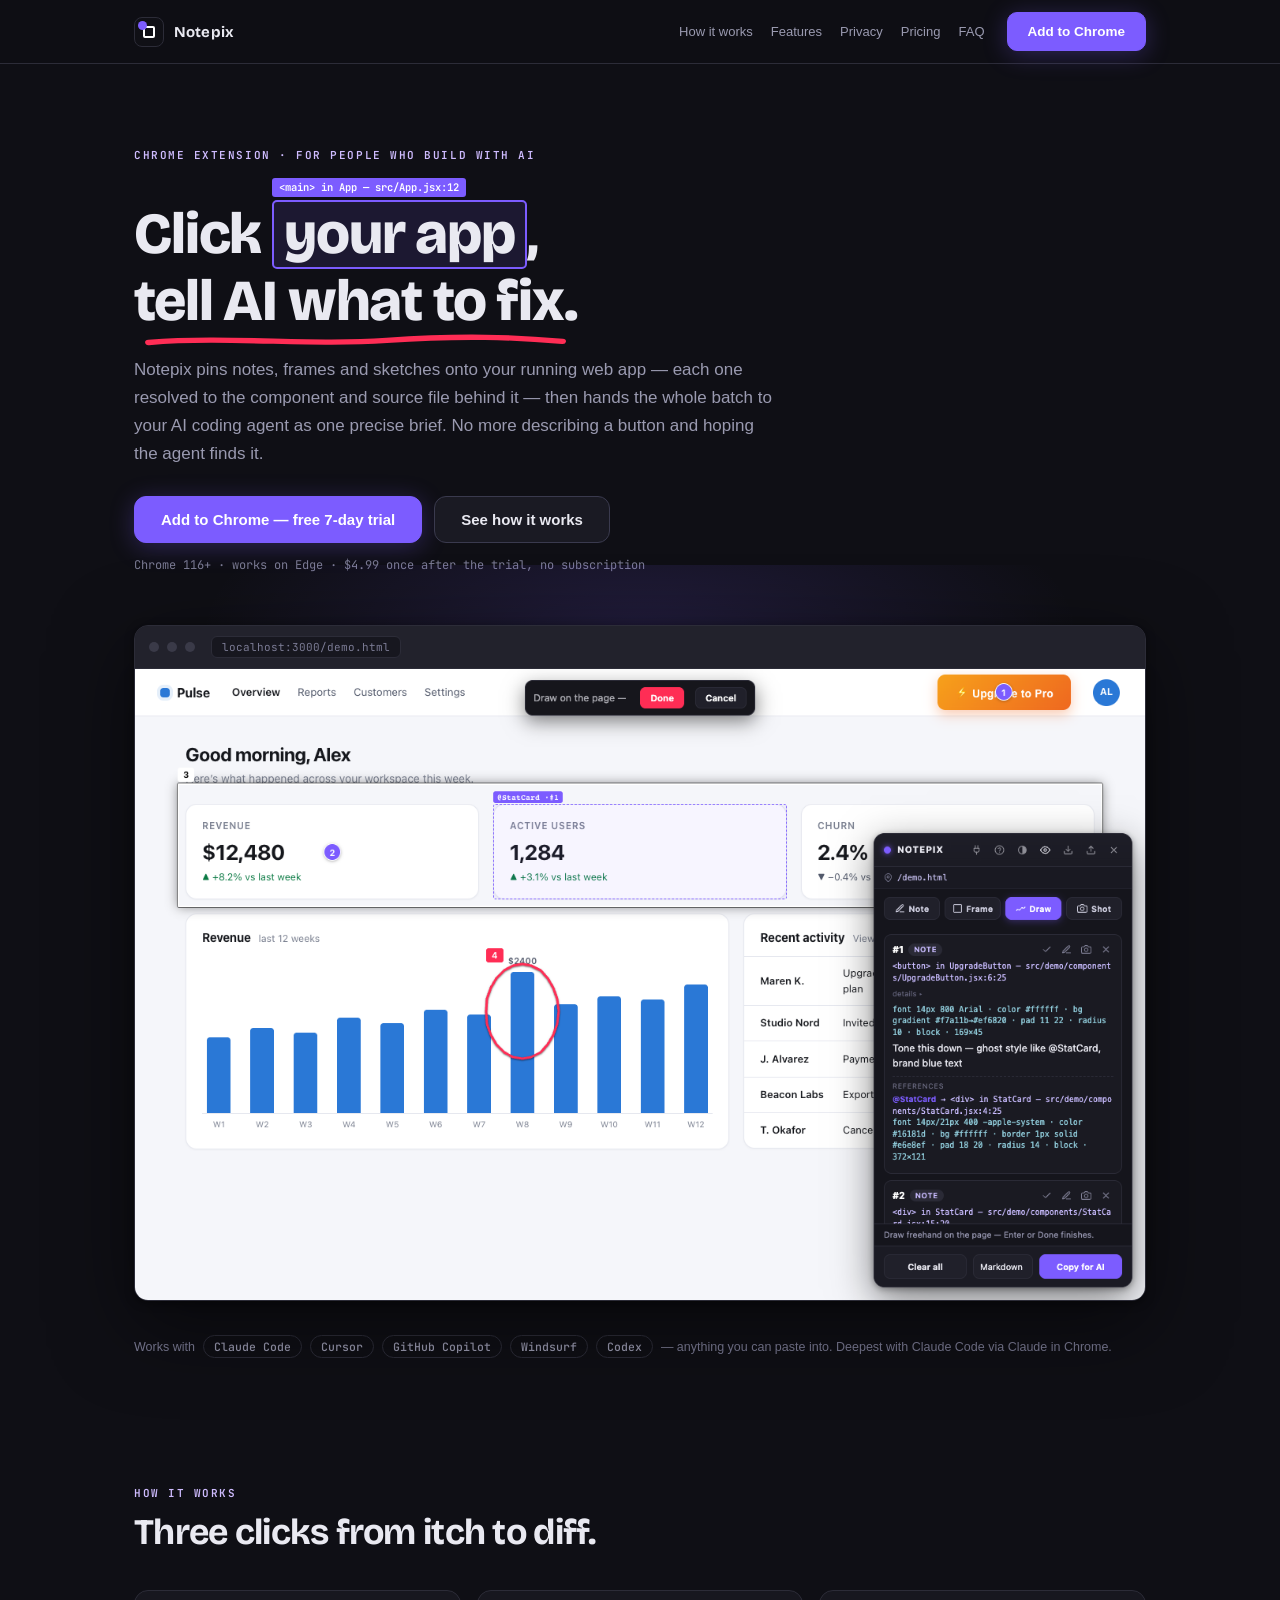
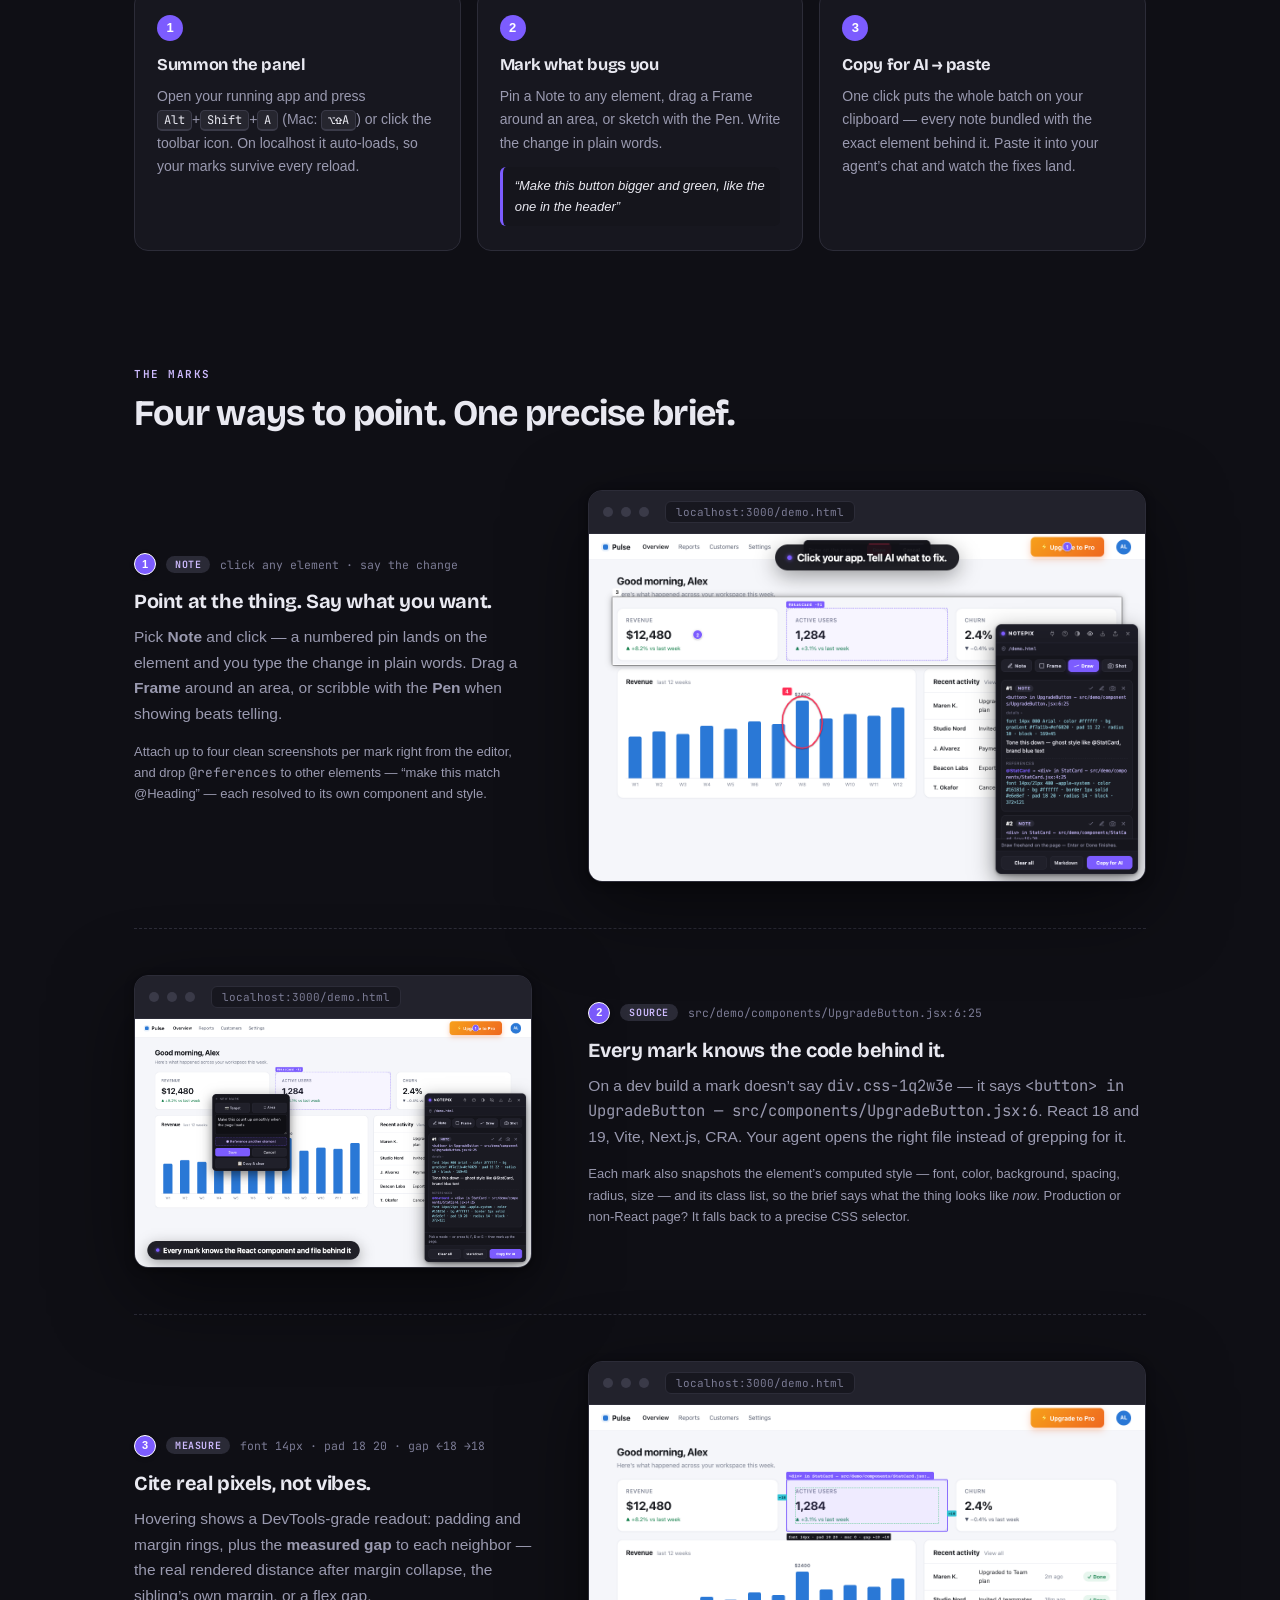
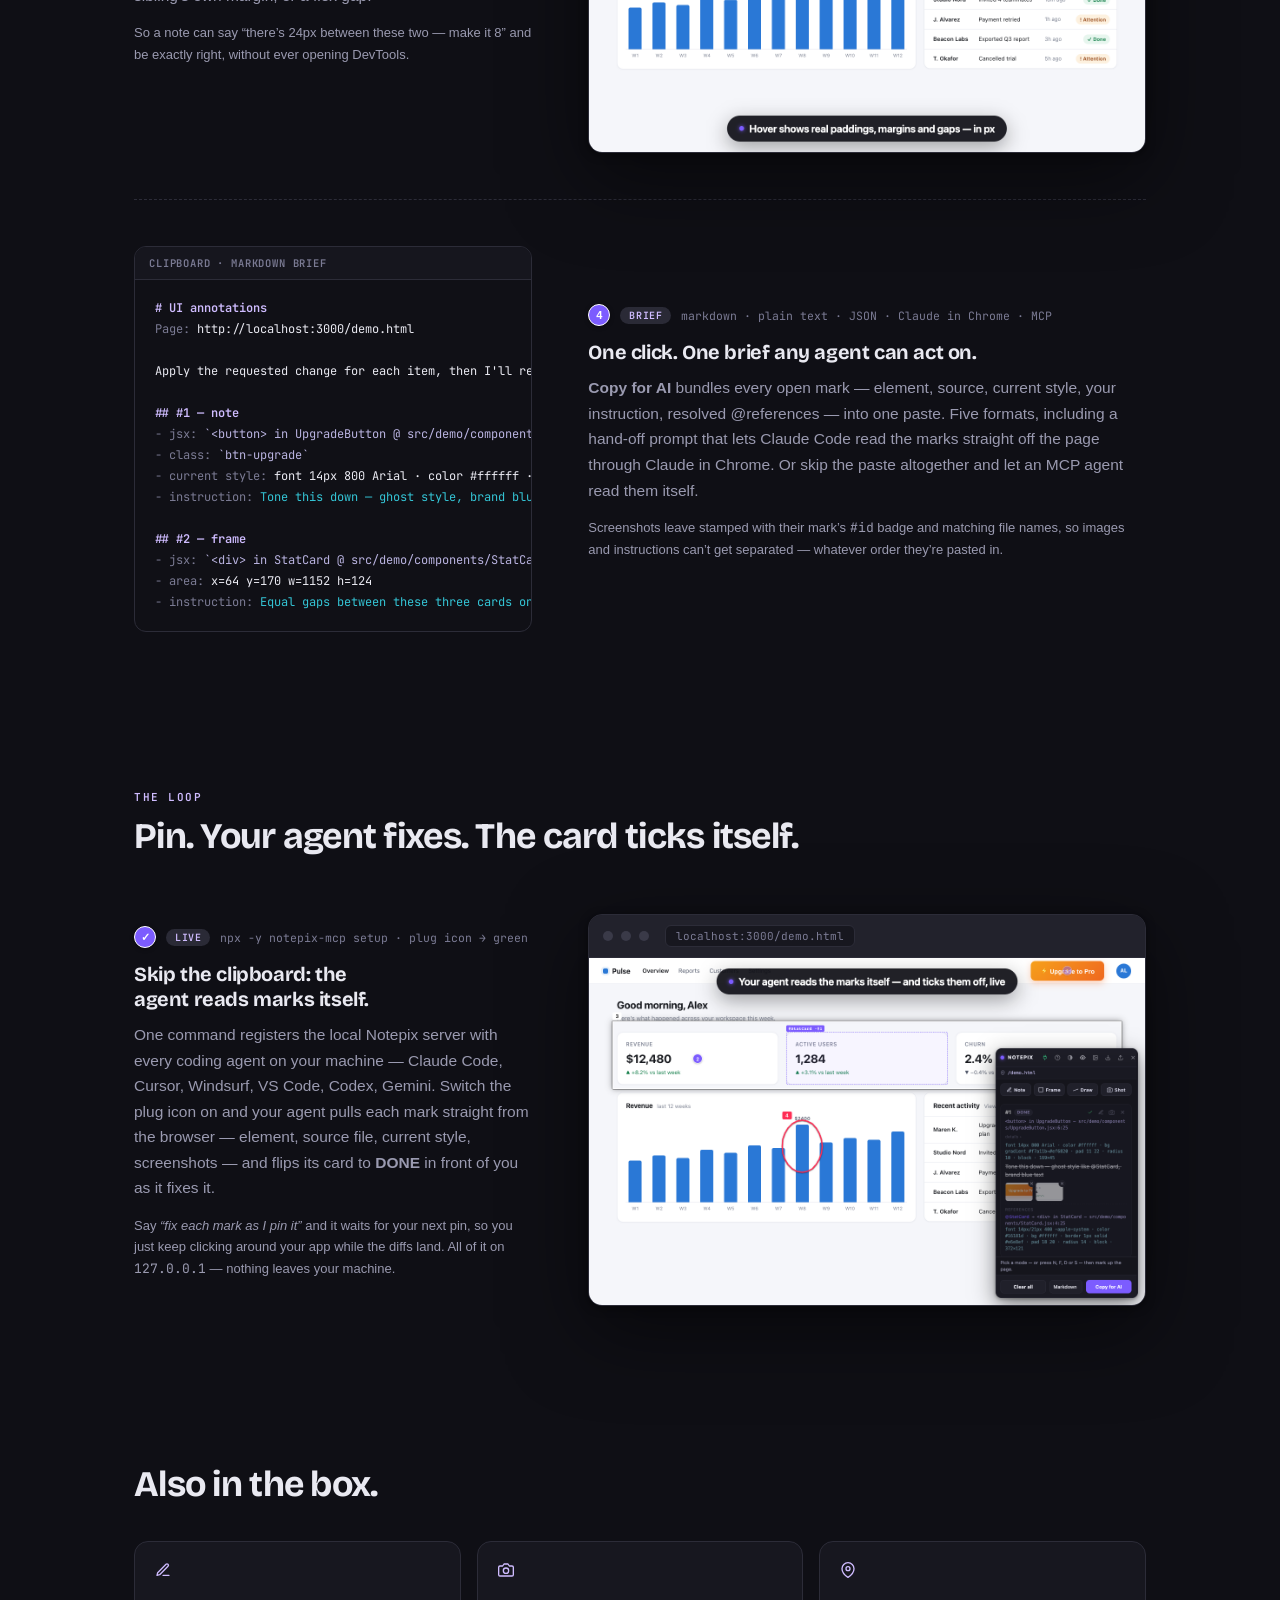
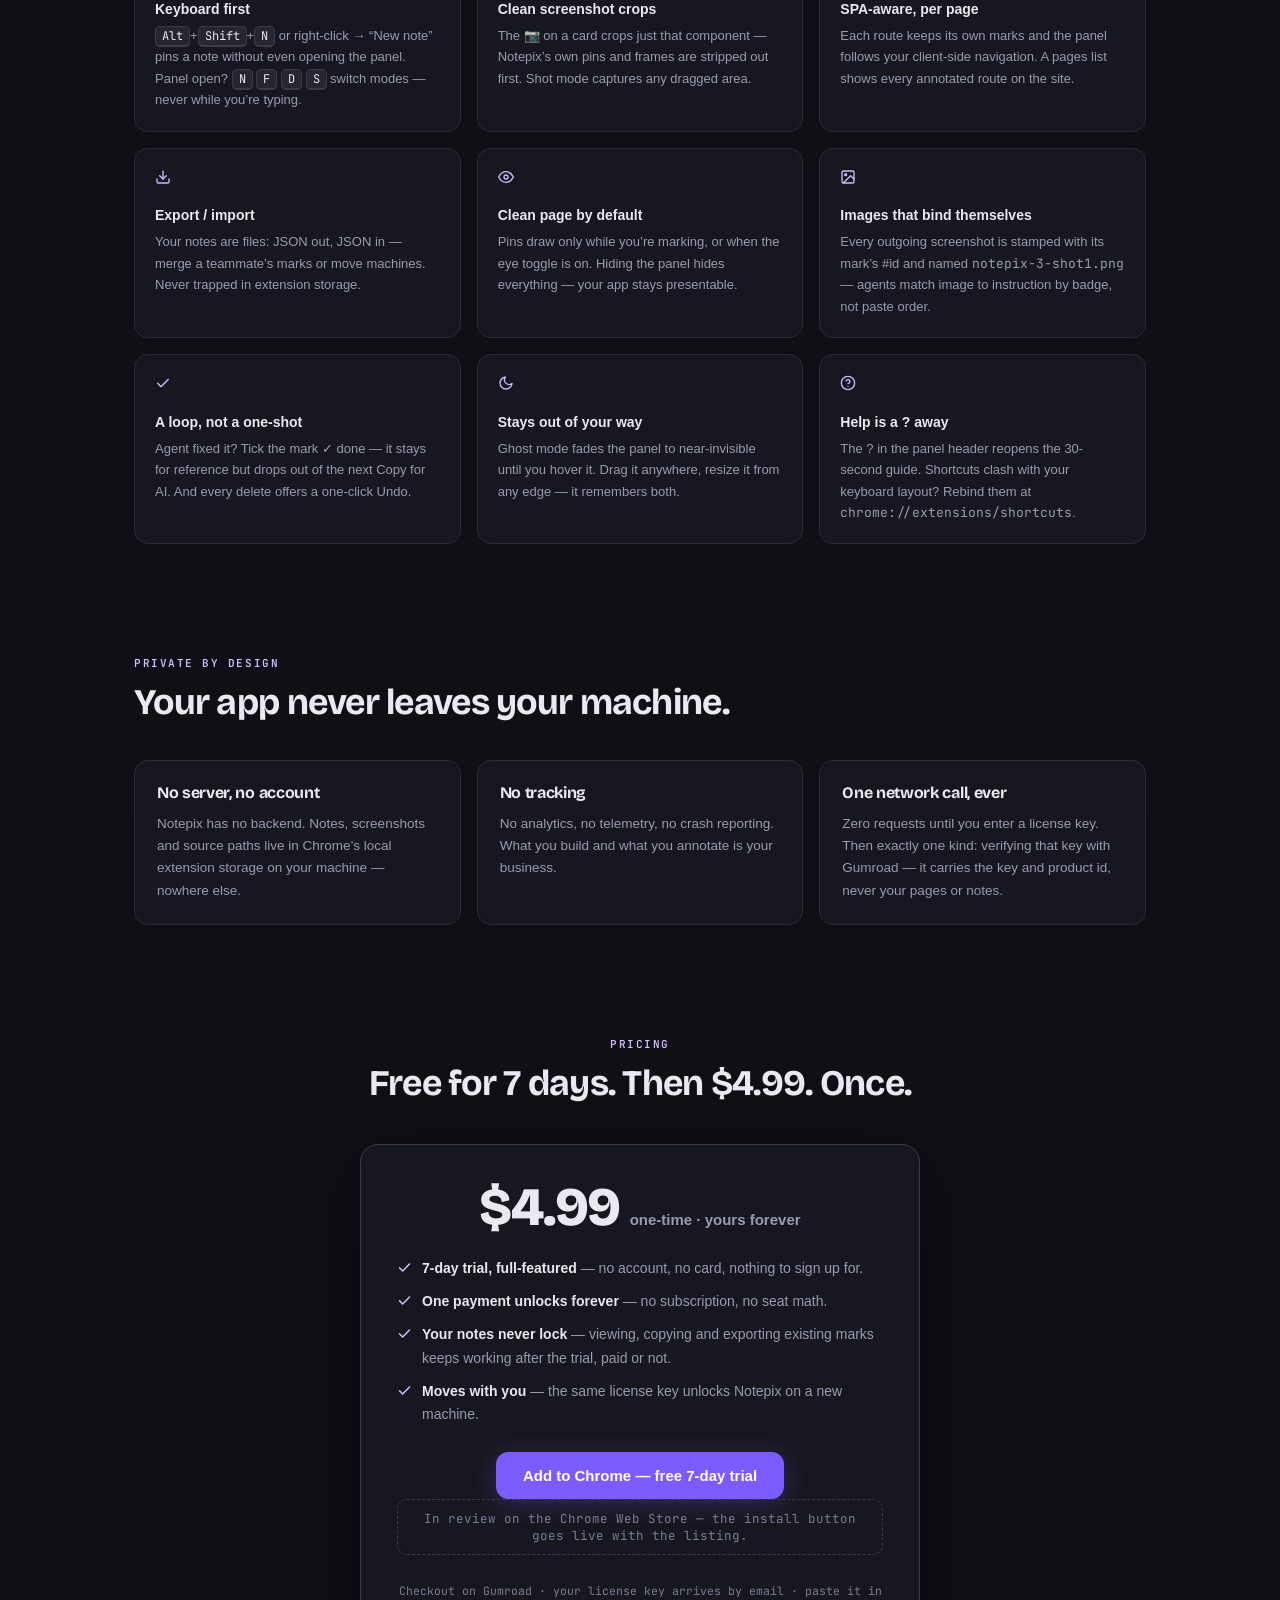
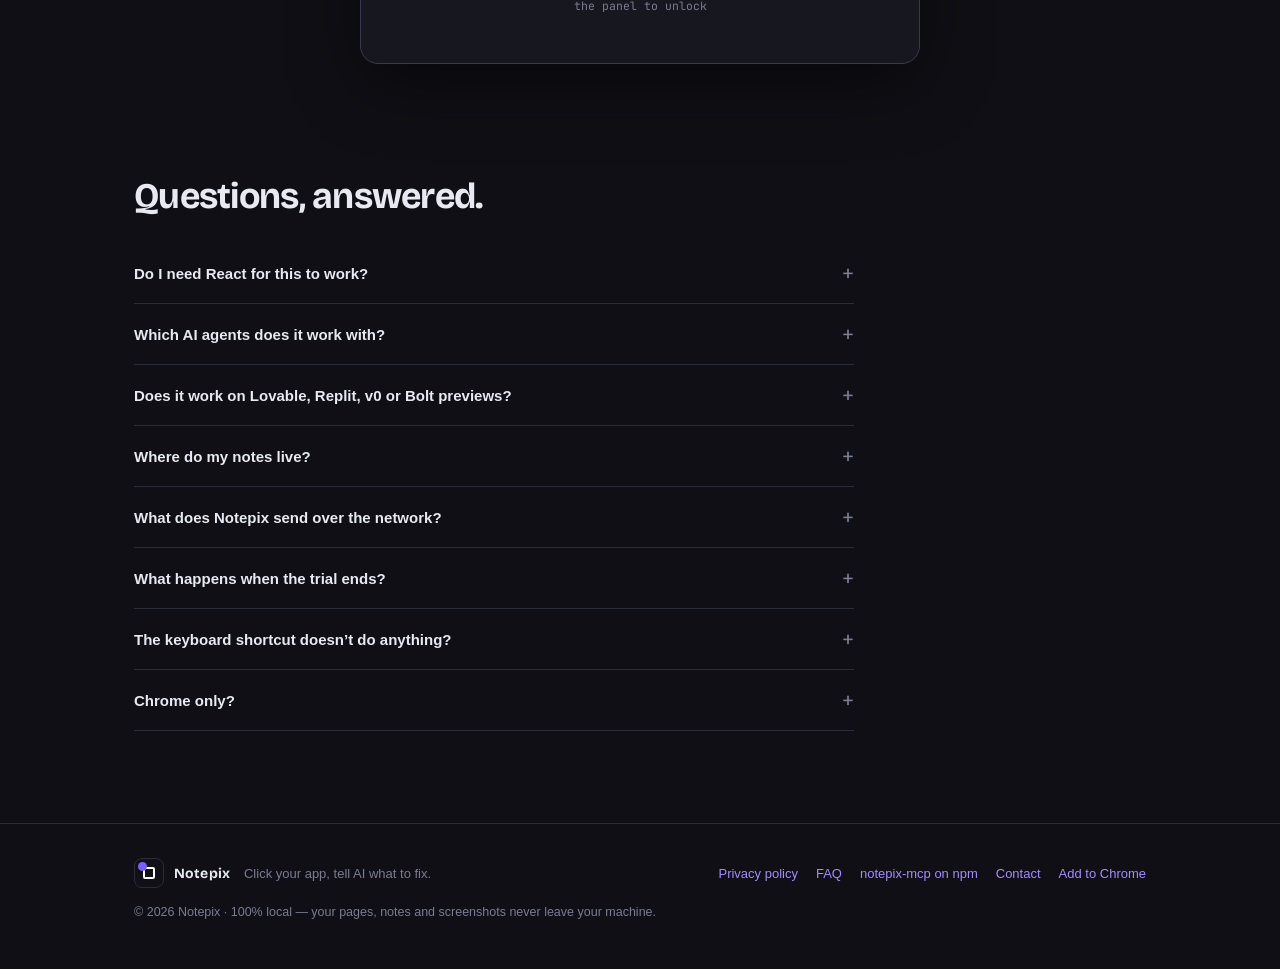
==== commit f1f3093c: "SEO + content pass: title/meta/canonical, OG+Twitter cards, JSON-LD (app, website, FAQ), robots+site" ====
--- a/index.html
+++ b/index.html
@@ -7,13 +7,101 @@
 <head>
 <meta charset="utf-8" />
 <meta name="viewport" content="width=device-width, initial-scale=1" />
-<title>Notepix</title>
-<meta name="description" content="Click your app, tell AI what to fix. Notepix pins notes onto your running web app and turns them into source-aware briefs for Claude Code, Cursor, Copilot, Windsurf — any AI coding agent." />
+<title>Notepix — Click your app, tell AI what to fix | Chrome extension for AI coding agents</title>
+<meta name="description" content="Click any element, write the change, and your AI coding agent gets the exact component, source file and style behind it. Works with Claude Code, Cursor, Copilot." />
+<link rel="canonical" href="https://mrt-hust.github.io/notepix-site/" />
+<meta name="theme-color" content="#0f0f15" />
+<link rel="icon" type="image/png" sizes="32x32" href="assets/favicon-32.png" />
+<link rel="apple-touch-icon" href="assets/icon-128.png" />
+<meta property="og:type" content="website" />
+<meta property="og:site_name" content="Notepix" />
+<meta property="og:url" content="https://mrt-hust.github.io/notepix-site/" />
 <meta property="og:title" content="Notepix — click your app, tell AI what to fix" />
 <meta property="og:description" content="Pin notes, frames and sketches onto your running app — each resolved to the component and source file behind it — then hand the batch to your AI coding agent as one precise brief." />
-<meta property="og:image" content="assets/hero-plain.png" />
+<meta property="og:image" content="https://mrt-hust.github.io/notepix-site/assets/og.png" />
+<meta property="og:image:width" content="1200" />
+<meta property="og:image:height" content="630" />
+<meta property="og:image:alt" content="A dashboard app with Notepix pins, a frame and a freehand circle on it; the panel lists each mark with the React component and source file behind it" />
+<meta name="twitter:card" content="summary_large_image" />
+<meta name="twitter:title" content="Notepix — click your app, tell AI what to fix" />
+<meta name="twitter:description" content="Pin notes on your running app; your AI coding agent gets the exact component, file and style behind every mark — or reads them itself over MCP." />
+<meta name="twitter:image" content="https://mrt-hust.github.io/notepix-site/assets/og.png" />
 <link rel="preconnect" href="https://fonts.gstatic.com" crossorigin />
 <link rel="stylesheet" href="https://fonts.googleapis.com/css2?family=Bricolage+Grotesque:opsz,wght@12..96,600..800&family=JetBrains+Mono:wght@400;600&display=swap" />
+<script type="application/ld+json">
+{
+  "@context": "https://schema.org",
+  "@type": "SoftwareApplication",
+  "name": "Notepix",
+  "operatingSystem": "Chrome 116+ (Windows, macOS, Linux)",
+  "applicationCategory": "DeveloperApplication",
+  "url": "https://mrt-hust.github.io/notepix-site/",
+  "image": "https://mrt-hust.github.io/notepix-site/assets/og.png",
+  "description": "Chrome extension that pins notes, frames and sketches onto your running web app — each resolved to the React component, source file and computed style behind it — and hands the batch to an AI coding agent as one precise brief, or serves it live over MCP.",
+  "offers": {
+    "@type": "Offer",
+    "price": "4.99",
+    "priceCurrency": "USD",
+    "description": "One-time unlock after a full-featured 7-day free trial. No subscription."
+  }
+}
+</script>
+<script type="application/ld+json">
+{
+  "@context": "https://schema.org",
+  "@type": "WebSite",
+  "name": "Notepix",
+  "url": "https://mrt-hust.github.io/notepix-site/"
+}
+</script>
+<script type="application/ld+json">
+{
+  "@context": "https://schema.org",
+  "@type": "FAQPage",
+  "mainEntity": [
+    {
+      "@type": "Question",
+      "name": "Do I need React for this to work?",
+      "acceptedAnswer": { "@type": "Answer", "text": "No — Notepix marks up any page. On a React dev build (Vite, Next.js, CRA; React 18 and 19) each mark additionally records the component name and source file:line behind the element. On production builds and non-React pages it falls back to a precise CSS selector. Vue and Svelte source resolution is on the roadmap." }
+    },
+    {
+      "@type": "Question",
+      "name": "Which AI agents does it work with?",
+      "acceptedAnswer": { "@type": "Answer", "text": "Anything you can paste into: Claude Code, Cursor, GitHub Copilot, Windsurf, Codex, Aider, a plain chat window. The brief is plain text on your clipboard — no account or setup required. You can also skip the paste entirely: with Claude Code connected through Claude in Chrome, or by adding the optional Notepix MCP server (npx -y notepix-mcp setup) so your agent pulls the marks and screenshots itself and ticks them off as it fixes them." }
+    },
+    {
+      "@type": "Question",
+      "name": "Does it work on Lovable, Replit, v0 or Bolt previews?",
+      "acceptedAnswer": { "@type": "Answer", "text": "Yes — click the Notepix toolbar icon on any http(s) page, cloud previews included, and mark it up. On localhost dev servers Notepix auto-loads after every reload; one-click auto-load for preview domains is the next planned update." }
+    },
+    {
+      "@type": "Question",
+      "name": "Where do my notes live?",
+      "acceptedAnswer": { "@type": "Answer", "text": "In Chrome's local extension storage, keyed per page and per SPA route. On localhost dev servers Notepix auto-loads, so notes are still there after every reload. You can export any page's marks as a JSON file and import them anywhere." }
+    },
+    {
+      "@type": "Question",
+      "name": "What does Notepix send over the network?",
+      "acceptedAnswer": { "@type": "Answer", "text": "Nothing leaves your computer — until you enter a license key. From then on there is exactly one kind of internet request: verifying your key against Gumroad's license API at activation and at most weekly. It carries the key and the product id, never page content, notes or screenshots. If you switch on the optional MCP connection, that one goes to 127.0.0.1 — your own machine — and nowhere else." }
+    },
+    {
+      "@type": "Question",
+      "name": "What happens when the trial ends?",
+      "acceptedAnswer": { "@type": "Answer", "text": "Creating new marks asks for the one-time $4.99 unlock. Everything you already made stays viewable, copyable, exportable and deletable forever — your notes are your data." }
+    },
+    {
+      "@type": "Question",
+      "name": "The keyboard shortcut doesn't do anything?",
+      "acceptedAnswer": { "@type": "Answer", "text": "Alt+Shift can collide with keyboard-layout switching, especially on Windows. Open chrome://extensions/shortcuts and rebind \"Toggle the Notepix panel\" to anything you like — the toolbar icon and right-click menu always work regardless." }
+    },
+    {
+      "@type": "Question",
+      "name": "Chrome only?",
+      "acceptedAnswer": { "@type": "Answer", "text": "Chrome 116+ and Chromium-based Edge (tested). An Edge Add-ons listing and other browsers are on the roadmap." }
+    }
+  ]
+}
+</script>
 <style>
   :root {
     --bg: #0f0f15;
@@ -287,7 +375,7 @@
       <a class="btn primary big" data-store href="#install">Add to Chrome — free 7-day trial</a>
       <a class="btn big" href="#how">See how it works</a>
     </div>
-    <p class="fineprint">Chrome 111+ · works on Edge · $4.99 once after the trial, no subscription</p>
+    <p class="fineprint">Chrome 116+ · works on Edge · $4.99 once after the trial, no subscription</p>
 
     <div class="hero-art">
       <figure class="browser" style="margin:0">
@@ -295,7 +383,7 @@
           <span class="dot"></span><span class="dot"></span><span class="dot"></span>
           <span class="url">localhost:3000/demo.html</span>
         </div>
-        <img src="assets/hero-plain.png" width="1280" height="800"
+        <img src="assets/hero-plain.png" width="1280" height="800" fetchpriority="high"
              alt="A dashboard app with the Notepix panel open: numbered pins, a white frame and a red freehand circle on the page, each panel card naming the React component and source file behind its element, with a Copy for AI button" />
       </figure>
     </div>
@@ -611,6 +699,13 @@
            <span style="font-family:var(--font-m)">npx -y notepix-mcp setup</span>, registers it
            with every coding agent on your machine — so your agent pulls
            the marks and screenshots itself and ticks them off as it fixes them.</p>
+      </details>
+      <details>
+        <summary>Does it work on Lovable, Replit, v0 or Bolt previews?</summary>
+        <p>Yes — click the Notepix toolbar icon on any http(s) page, cloud previews
+           included, and mark it up. On localhost dev servers Notepix auto-loads after
+           every reload; one-click auto-load for preview domains is the next planned
+           update.</p>
       </details>
       <details>
         <summary>Where do my notes live?</summary>
@@ -643,7 +738,7 @@
       </details>
       <details>
         <summary>Chrome only?</summary>
-        <p>Chrome 111+ and Chromium-based Edge (tested). An Edge Add-ons listing and other
+        <p>Chrome 116+ and Chromium-based Edge (tested). An Edge Add-ons listing and other
            browsers are on the roadmap.</p>
       </details>
     </div>
@@ -657,8 +752,13 @@
     <div class="foot-links">
       <a href="privacy.html">Privacy policy</a>
       <a href="#faq">FAQ</a>
+      <a href="https://www.npmjs.com/package/notepix-mcp" rel="noreferrer">notepix-mcp on npm</a>
+      <a href="mailto:jane.nth.uk@gmail.com">Contact</a>
       <a data-store href="#install">Add to Chrome</a>
     </div>
+  </div>
+  <div class="wrap" style="padding-top:14px; color:var(--dim2); font-size:12.5px">
+    © 2026 Notepix · 100% local — your pages, notes and screenshots never leave your machine.
   </div>
 </footer>
 
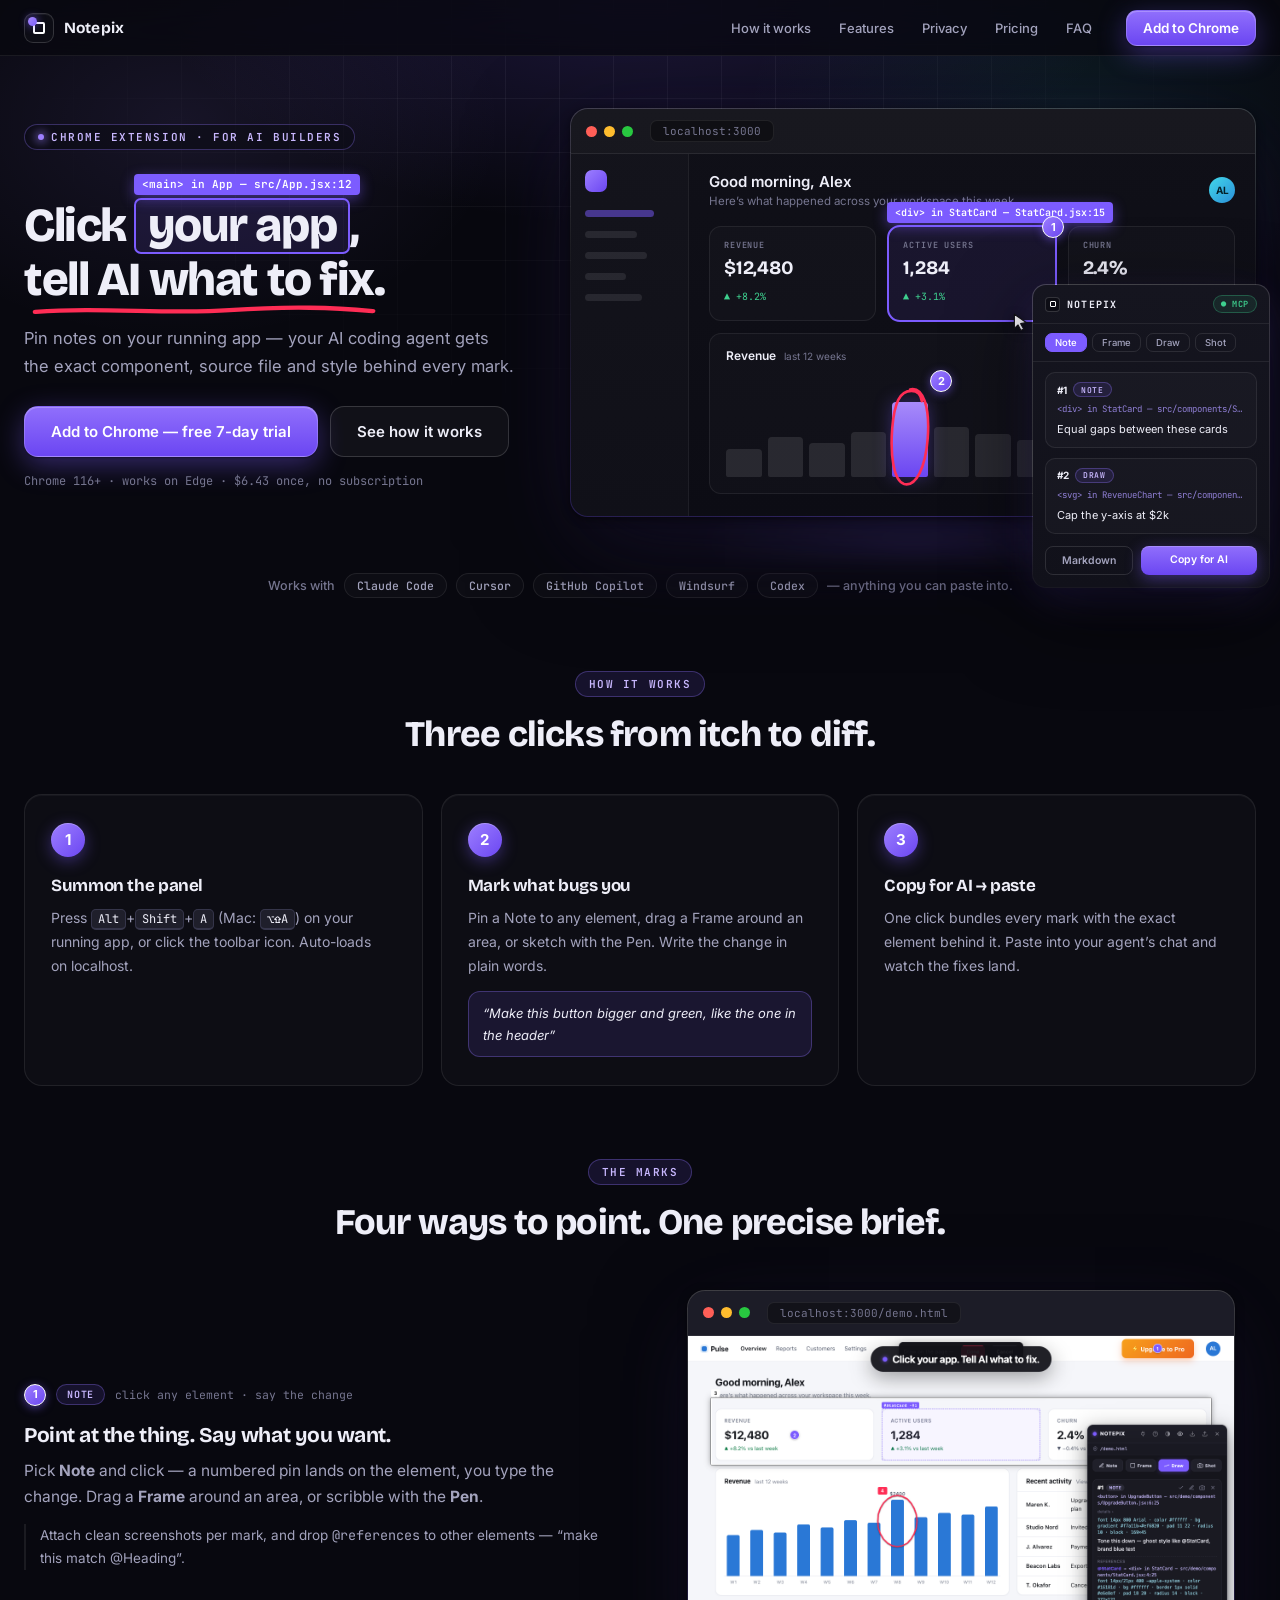
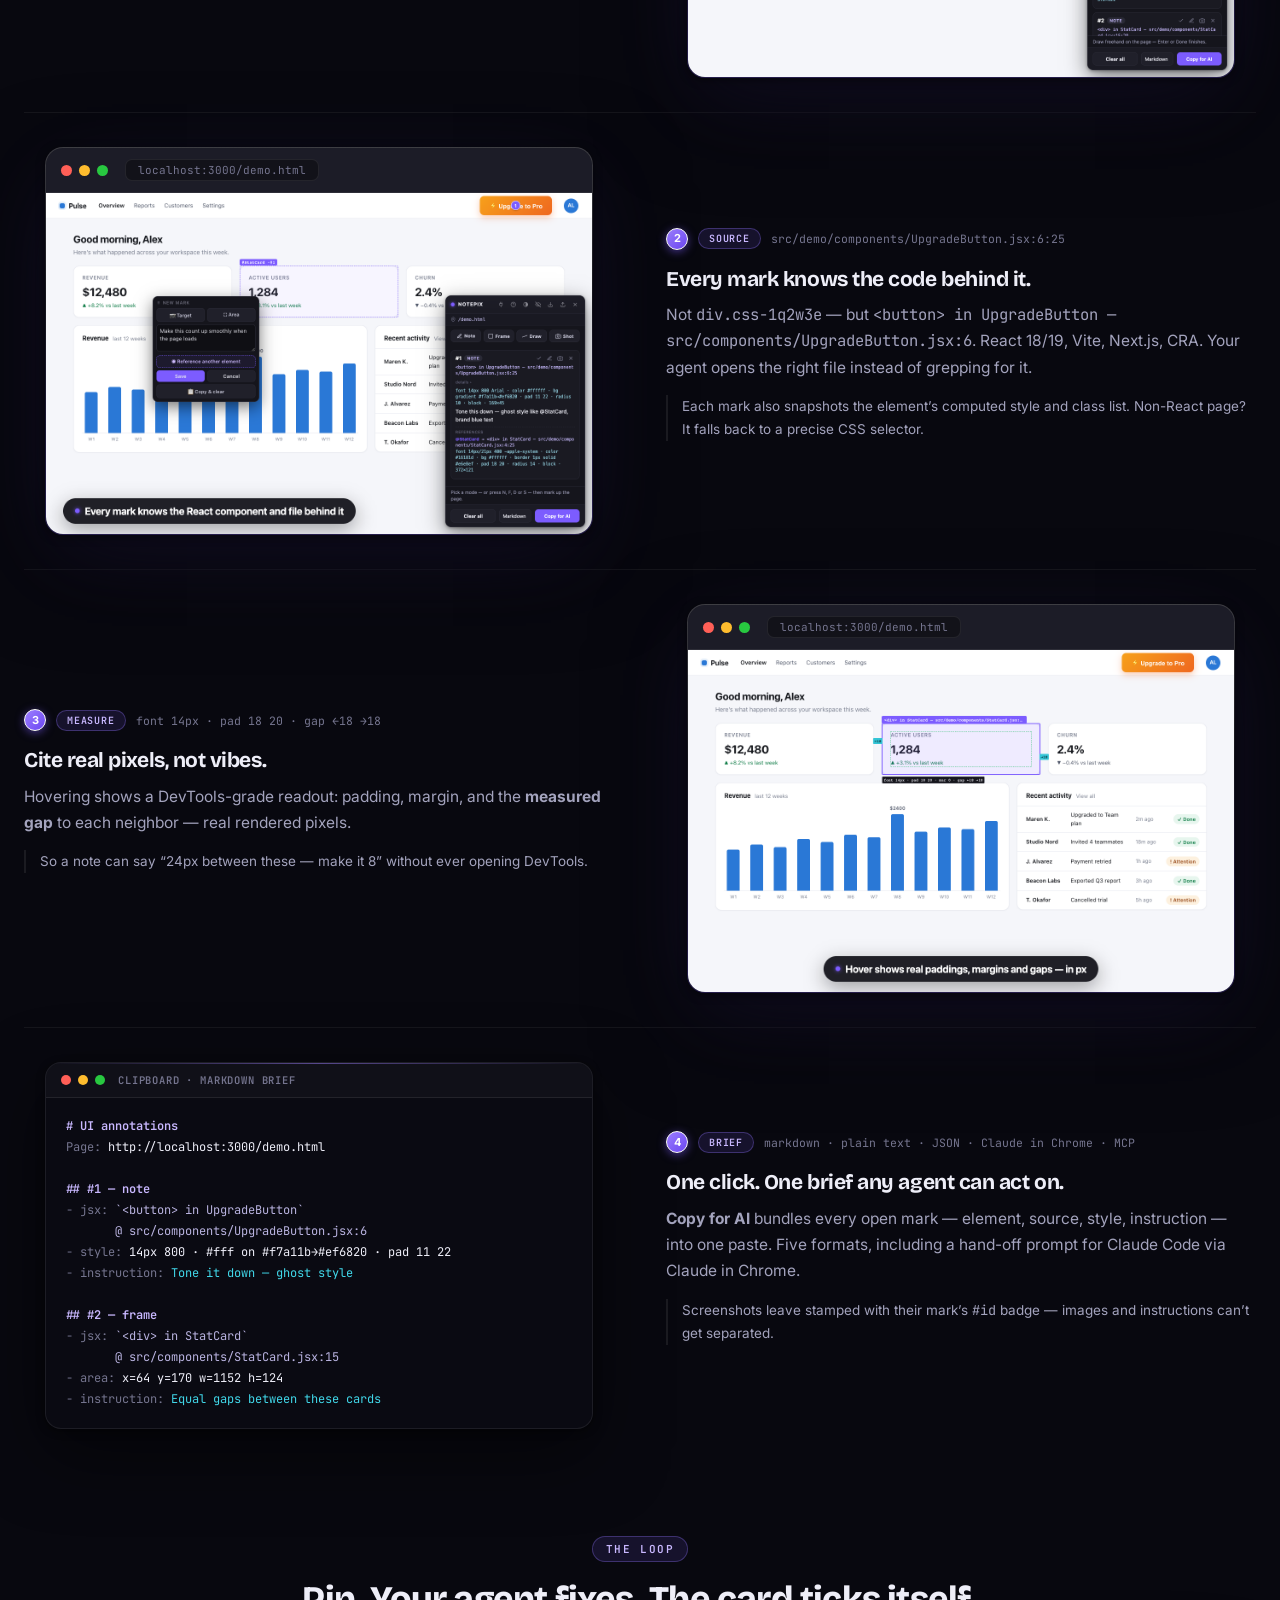
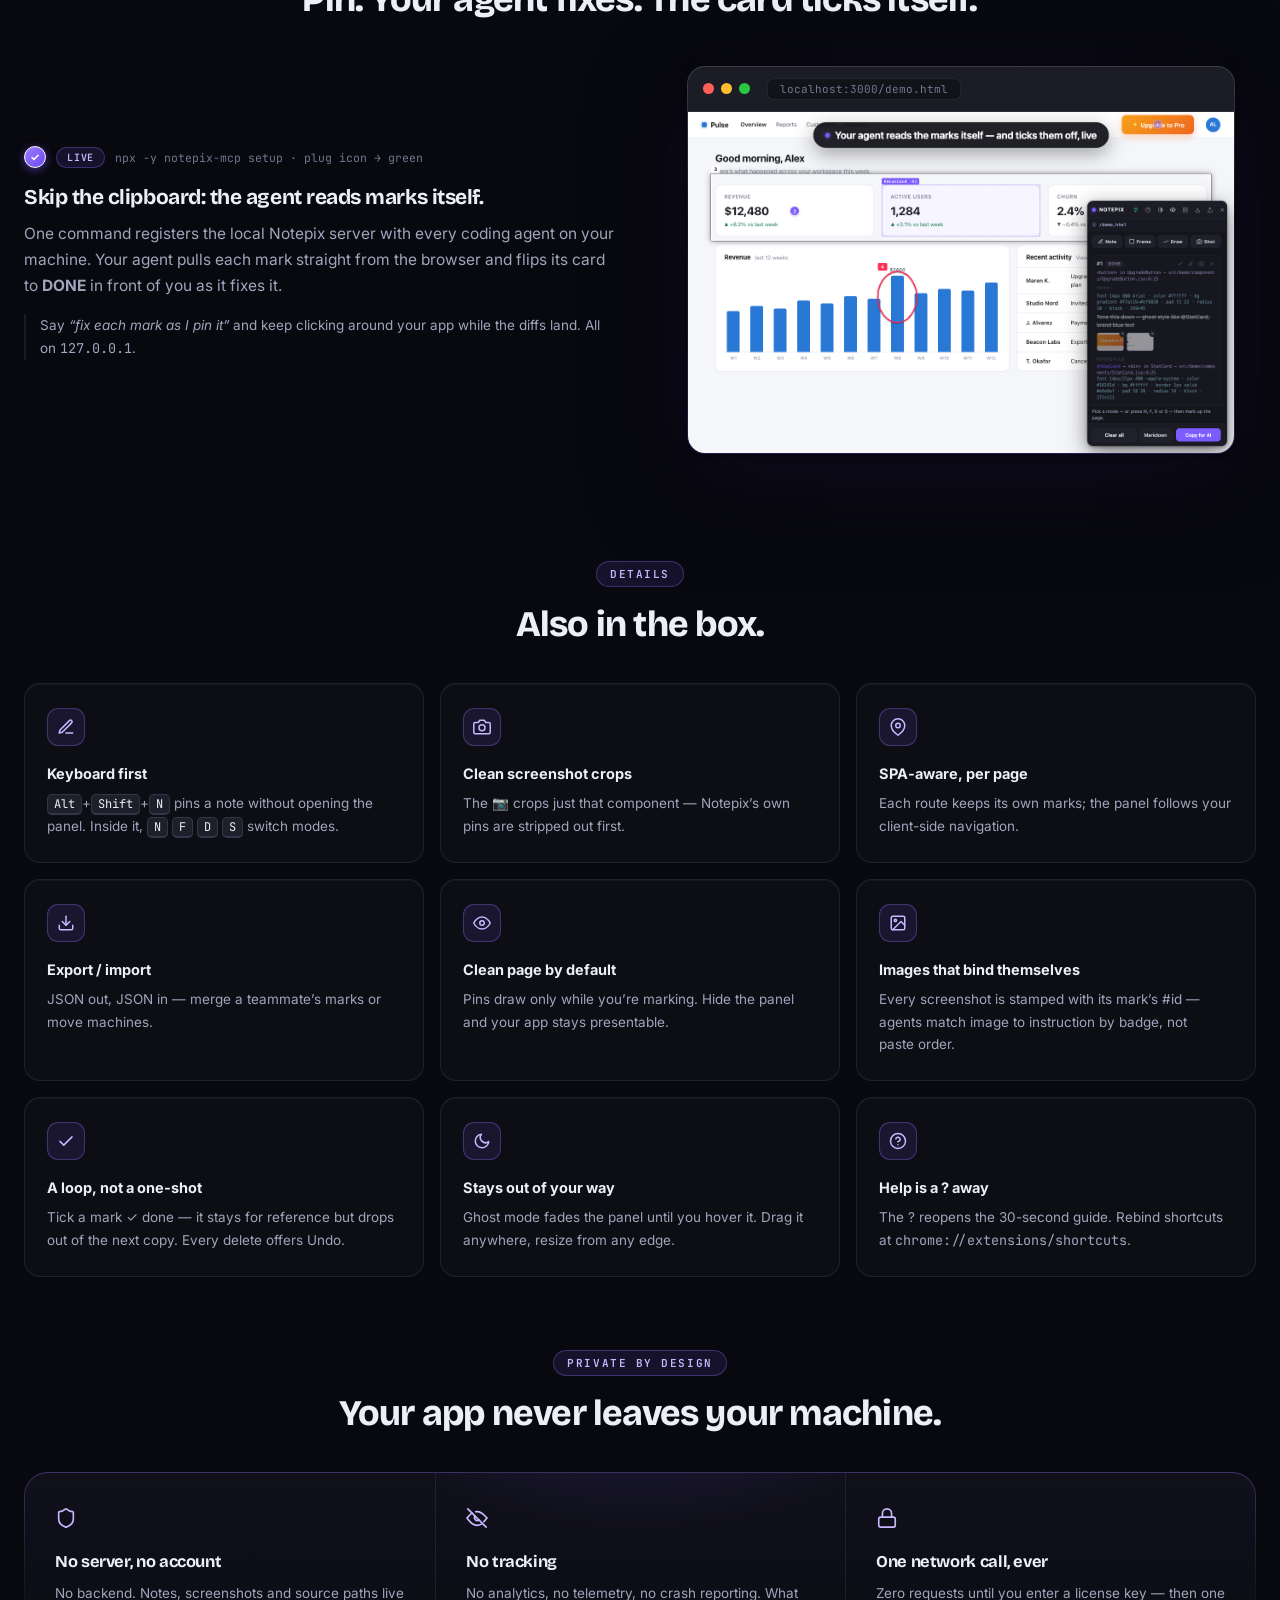
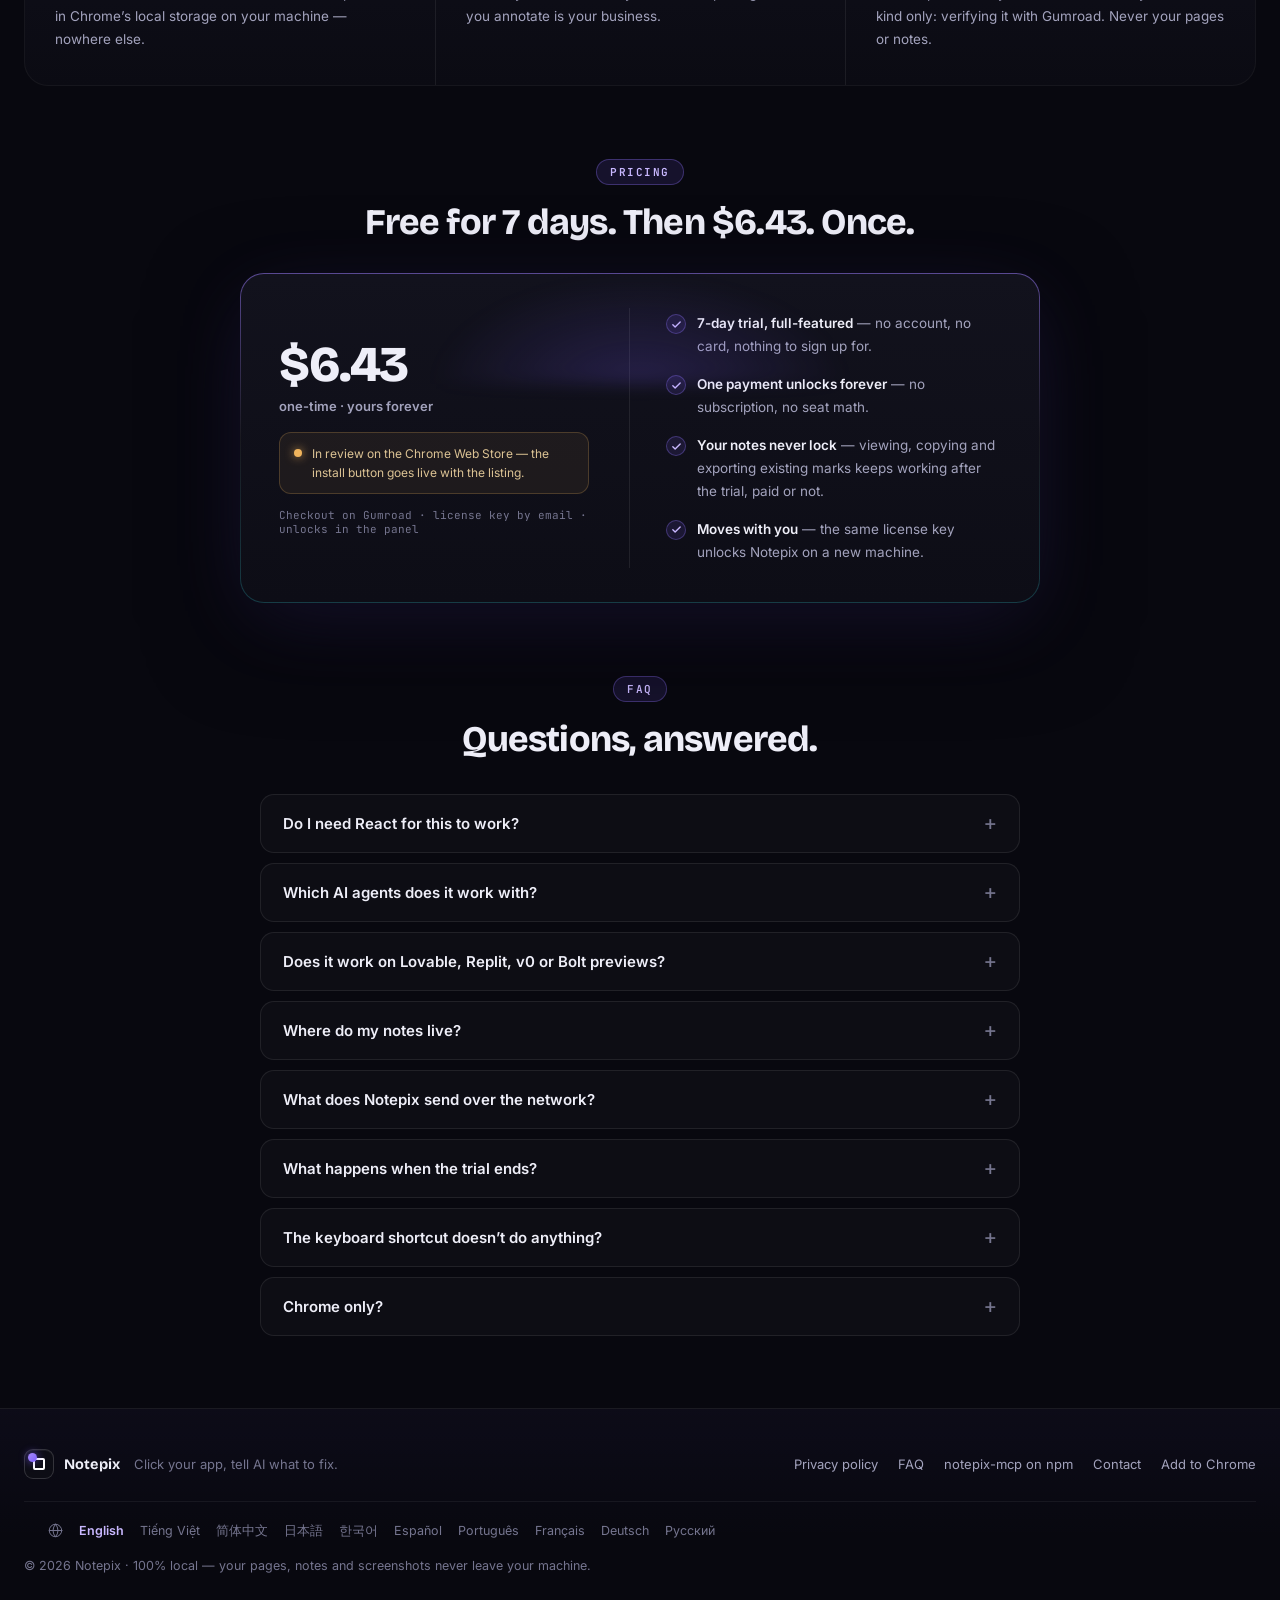
==== commit deaf3227: "Price → $6.43; add nine locale pages + shared assets Co-Authored-By: Claude Fable 5 <noreply@anthrop" ====
--- a/index.html
+++ b/index.html
@@ -2,7 +2,10 @@
 <!-- Notepix landing page — static, deploy the whole site/ folder anywhere
      (GitHub Pages, Cloudflare Pages, Netlify). Screenshots in assets/ are
      the real store screenshots (regenerate: cd e2e && npm run shots, then
-     re-copy). After CWS approval, set STORE_URL in the script at the bottom. -->
+     re-copy). After CWS approval, set STORE_URL once in assets/site.js —
+     every "Add to Chrome" button on every language page flips live.
+     Translations live in vi/ zh/ ja/ ko/ es/ pt/ fr/ de/ ru/ — same page,
+     same structure; keep copy edits in sync across all ten. -->
 <html lang="en">
 <head>
 <meta charset="utf-8" />
@@ -10,10 +13,22 @@
 <title>Notepix — Click your app, tell AI what to fix | Chrome extension for AI coding agents</title>
 <meta name="description" content="Click any element, write the change, and your AI coding agent gets the exact component, source file and style behind it. Works with Claude Code, Cursor, Copilot." />
 <link rel="canonical" href="https://mrt-hust.github.io/notepix-site/" />
-<meta name="theme-color" content="#0f0f15" />
+<link rel="alternate" hreflang="x-default" href="https://mrt-hust.github.io/notepix-site/" />
+<link rel="alternate" hreflang="en" href="https://mrt-hust.github.io/notepix-site/" />
+<link rel="alternate" hreflang="vi" href="https://mrt-hust.github.io/notepix-site/vi/" />
+<link rel="alternate" hreflang="zh-Hans" href="https://mrt-hust.github.io/notepix-site/zh/" />
+<link rel="alternate" hreflang="ja" href="https://mrt-hust.github.io/notepix-site/ja/" />
+<link rel="alternate" hreflang="ko" href="https://mrt-hust.github.io/notepix-site/ko/" />
+<link rel="alternate" hreflang="es" href="https://mrt-hust.github.io/notepix-site/es/" />
+<link rel="alternate" hreflang="pt-BR" href="https://mrt-hust.github.io/notepix-site/pt/" />
+<link rel="alternate" hreflang="fr" href="https://mrt-hust.github.io/notepix-site/fr/" />
+<link rel="alternate" hreflang="de" href="https://mrt-hust.github.io/notepix-site/de/" />
+<link rel="alternate" hreflang="ru" href="https://mrt-hust.github.io/notepix-site/ru/" />
+<meta name="theme-color" content="#08080f" />
 <link rel="icon" type="image/png" sizes="32x32" href="assets/favicon-32.png" />
 <link rel="apple-touch-icon" href="assets/icon-128.png" />
 <meta property="og:type" content="website" />
+<meta property="og:locale" content="en_US" />
 <meta property="og:site_name" content="Notepix" />
 <meta property="og:url" content="https://mrt-hust.github.io/notepix-site/" />
 <meta property="og:title" content="Notepix — click your app, tell AI what to fix" />
@@ -26,8 +41,9 @@
 <meta name="twitter:title" content="Notepix — click your app, tell AI what to fix" />
 <meta name="twitter:description" content="Pin notes on your running app; your AI coding agent gets the exact component, file and style behind every mark — or reads them itself over MCP." />
 <meta name="twitter:image" content="https://mrt-hust.github.io/notepix-site/assets/og.png" />
+<link rel="preconnect" href="https://fonts.googleapis.com" />
 <link rel="preconnect" href="https://fonts.gstatic.com" crossorigin />
-<link rel="stylesheet" href="https://fonts.googleapis.com/css2?family=Bricolage+Grotesque:opsz,wght@12..96,600..800&family=JetBrains+Mono:wght@400;600&display=swap" />
+<link rel="stylesheet" href="https://fonts.googleapis.com/css2?family=Bricolage+Grotesque:opsz,wght@12..96,600..800&family=Inter:wght@400;500;600;700&family=JetBrains+Mono:wght@400;600&display=swap" />
 <script type="application/ld+json">
 {
   "@context": "https://schema.org",
@@ -40,7 +56,7 @@
   "description": "Chrome extension that pins notes, frames and sketches onto your running web app — each resolved to the React component, source file and computed style behind it — and hands the batch to an AI coding agent as one precise brief, or serves it live over MCP.",
   "offers": {
     "@type": "Offer",
-    "price": "4.99",
+    "price": "6.43",
     "priceCurrency": "USD",
     "description": "One-time unlock after a full-featured 7-day free trial. No subscription."
   }
@@ -87,7 +103,7 @@
     {
       "@type": "Question",
       "name": "What happens when the trial ends?",
-      "acceptedAnswer": { "@type": "Answer", "text": "Creating new marks asks for the one-time $4.99 unlock. Everything you already made stays viewable, copyable, exportable and deletable forever — your notes are your data." }
+      "acceptedAnswer": { "@type": "Answer", "text": "Creating new marks asks for the one-time $6.43 unlock. Everything you already made stays viewable, copyable, exportable and deletable forever — your notes are your data." }
     },
     {
       "@type": "Question",
@@ -102,251 +118,14 @@
   ]
 }
 </script>
-<style>
-  :root {
-    --bg: #0f0f15;
-    --bg2: #15151c;
-    --bg3: #1a1a23;
-    --card: #17171f;
-    --line: #2c2c38;
-    --line2: #3a3a4e;
-    --ink: #e9e9f1;
-    --dim: #9a9ab0;
-    --dim2: #7b7b94;
-    --accent: #7c5cff;
-    --accent-soft: rgba(124, 92, 255, 0.12);
-    --accent-text: #cfbcff;
-    --link: #a68bff;
-    --red: #ff2d55;
-    --cyan: #34c5d6;
-    --font-d: "Bricolage Grotesque", -apple-system, BlinkMacSystemFont, "Segoe UI", Roboto, "Helvetica Neue", Arial, sans-serif;
-    --font-b: -apple-system, BlinkMacSystemFont, "Segoe UI", Roboto, "Helvetica Neue", Arial, sans-serif;
-    --font-m: "JetBrains Mono", ui-monospace, "SF Mono", Menlo, Consolas, monospace;
-  }
-  * { box-sizing: border-box; }
-  html { color-scheme: dark; }
-  @media (prefers-reduced-motion: no-preference) { html { scroll-behavior: smooth; } }
-  body {
-    margin: 0; background: var(--bg); color: var(--ink);
-    font: 15.5px/1.65 var(--font-b);
-    -webkit-font-smoothing: antialiased; text-rendering: optimizeLegibility;
-  }
-  a { color: var(--link); text-decoration: none; }
-  a:hover { text-decoration: underline; }
-  :focus-visible { outline: 2px solid var(--accent); outline-offset: 2px; border-radius: 4px; }
-  .wrap { max-width: 1060px; margin: 0 auto; padding: 0 24px; }
-  section { padding: 92px 0; }
-  kbd {
-    background: #26262f; border: 1px solid #3a3a48; border-bottom-width: 2px;
-    border-radius: 5px; padding: 1px 6px; font: 12px var(--font-m); color: var(--ink);
-  }
-
-  /* ---- logo mark (same construction as the extension's welcome page) ---- */
-  .mark { width: 30px; height: 30px; border-radius: 8px; background: #101016;
-          border: 1px solid var(--line); position: relative; flex: none; }
-  .mark::before { content: ""; position: absolute; inset: 8px; border: 2px solid #fff; border-radius: 2px; }
-  .mark::after { content: ""; position: absolute; top: 3px; left: 3px; width: 9px; height: 9px;
-                 border-radius: 50%; background: var(--accent); }
-
-  /* ---- shared bits ---- */
-  .btn {
-    display: inline-flex; align-items: center; justify-content: center; gap: 8px;
-    padding: 11px 20px; border-radius: 10px; border: 1px solid var(--line2);
-    background: var(--bg3); color: var(--ink); font: 600 13.5px var(--font-b);
-    cursor: pointer; white-space: nowrap; transition: filter .12s, border-color .12s;
-  }
-  .btn:hover { filter: brightness(1.12); text-decoration: none; }
-  .btn.primary { background: var(--accent); border-color: var(--accent); color: #fff;
-                 box-shadow: 0 4px 24px rgba(124, 92, 255, 0.28); }
-  .btn.big { padding: 14px 26px; font-size: 15px; border-radius: 12px; }
-  .pin {
-    width: 22px; height: 22px; border-radius: 999px; background: var(--accent);
-    border: 1.5px solid #fff; color: #fff; font: 700 11px/1 var(--font-b);
-    display: inline-flex; align-items: center; justify-content: center;
-    box-shadow: 0 1px 4px rgba(0, 0, 0, 0.35); flex: none;
-  }
-  .pill {
-    font: 600 10px var(--font-m); letter-spacing: 0.06em; padding: 2px 9px;
-    border-radius: 999px; background: #2a2a36; color: var(--accent-text); flex: none;
-  }
-  .mark-meta { display: flex; align-items: center; gap: 10px; margin-bottom: 14px; flex-wrap: wrap; }
-  .mark-meta .msrc { font: 11.5px var(--font-m); color: var(--dim2); word-break: break-all; }
-  .eyebrow { font: 600 11px var(--font-m); letter-spacing: 0.14em; color: var(--accent-text);
-             text-transform: uppercase; margin: 0 0 12px; }
-  h1, h2, h3 { font-family: var(--font-d); letter-spacing: -0.02em; text-wrap: balance; margin: 0; }
-  h2 { font-size: clamp(26px, 3.6vw, 36px); font-weight: 700; line-height: 1.15; }
-  h3 { font-size: 20px; font-weight: 700; line-height: 1.25; margin-bottom: 10px; }
-  .lede { color: var(--dim); max-width: 640px; }
-  p { margin: 0 0 14px; }
-
-  /* ---- nav ---- */
-  nav {
-    position: sticky; top: 0; z-index: 50;
-    background: rgba(15, 15, 21, 0.82); backdrop-filter: blur(10px);
-    border-bottom: 1px solid var(--line);
-  }
-  .nav-in { display: flex; align-items: center; gap: 22px; padding: 12px 24px;
-            max-width: 1060px; margin: 0 auto; }
-  .brand { display: flex; align-items: center; gap: 10px; color: var(--ink);
-           font: 700 15px var(--font-d); letter-spacing: 0.01em; }
-  .brand:hover { text-decoration: none; }
-  .nav-links { display: flex; gap: 18px; margin-left: auto; }
-  .nav-links a { color: var(--dim); font: 500 13px var(--font-b); }
-  .nav-links a:hover { color: var(--ink); text-decoration: none; }
-  @media (max-width: 720px) { .nav-links { display: none; } .nav-in .btn { margin-left: auto; } }
-
-  /* ---- hero ---- */
-  .hero { padding: 84px 0 64px; }
-  .hero h1 {
-    font-size: clamp(36px, 5.6vw, 58px); font-weight: 800; line-height: 1.12;
-    max-width: 780px; padding-top: 26px;
-  }
-  /* the headline "element-picked", exactly like Notepix's hover highlight */
-  .hl { position: relative; display: inline-block; padding: 0 10px;
-        border: 2px solid var(--accent); background: var(--accent-soft); border-radius: 5px; }
-  .hl .tag {
-    position: absolute; left: -2px; top: -24px; padding: 1px 7px;
-    background: var(--accent); color: #fff; border-radius: 3px;
-    font: 600 10.5px/17px var(--font-m); letter-spacing: 0; white-space: nowrap;
-  }
-  .ink { position: relative; white-space: nowrap; }
-  .ink svg { position: absolute; left: 2%; right: 0; bottom: -0.18em; width: 96%; height: 0.22em;
-             overflow: visible; pointer-events: none; }
-  .ink path { fill: none; stroke: var(--red); stroke-width: 5; stroke-linecap: round;
-              stroke-dasharray: 330; stroke-dashoffset: 330;
-              animation: inkdraw 0.7s ease 0.5s forwards; }
-  @keyframes inkdraw { to { stroke-dashoffset: 0; } }
-  @media (prefers-reduced-motion: reduce) {
-    .ink path { animation: none; stroke-dashoffset: 0; }
-  }
-  @media (max-width: 620px) {
-    .hl .tag { display: none; }
-    .hero h1 { padding-top: 0; }
-    .ink { white-space: normal; }
-    .ink svg { display: none; }
-  }
-  .hero .lede { font-size: 17px; margin: 22px 0 28px; }
-  .cta-row { display: flex; gap: 12px; flex-wrap: wrap; align-items: center; }
-  .fineprint { margin-top: 14px; font: 12px var(--font-m); color: var(--dim2); }
-  .agents { display: flex; gap: 8px; flex-wrap: wrap; align-items: center;
-            margin-top: 34px; color: var(--dim2); font: 500 12.5px var(--font-b); }
-  .agents span { font: 500 11.5px var(--font-m); color: var(--dim);
-                 border: 1px solid var(--line); border-radius: 999px; padding: 3px 10px; }
-
-  .hero-art { position: relative; margin-top: 52px; }
-  .hero-art::before {
-    content: ""; position: absolute; inset: -60px -8% auto; height: 380px;
-    background: radial-gradient(52% 64% at 50% 18%, rgba(124, 92, 255, 0.17), transparent 72%);
-    pointer-events: none;
-  }
-  .browser { position: relative; background: #1d1d26; border: 1px solid var(--line);
-             border-radius: 14px; overflow: hidden;
-             box-shadow: 0 24px 80px rgba(0, 0, 0, 0.5), 0 2px 10px rgba(0, 0, 0, 0.4); }
-  .browser .bar { display: flex; align-items: center; gap: 8px; padding: 10px 14px;
-                  background: #22222c; border-bottom: 1px solid var(--line); }
-  .browser .dot { width: 10px; height: 10px; border-radius: 50%; background: #3a3a48; }
-  .browser .url { margin-left: 8px; font: 11px var(--font-m); color: var(--dim2);
-                  background: #17171f; border: 1px solid var(--line); border-radius: 6px;
-                  padding: 3px 10px; }
-  .browser img { display: block; width: 100%; height: auto; }
-
-  /* ---- how it works ---- */
-  .steps { display: grid; grid-template-columns: repeat(3, 1fr); gap: 16px; margin-top: 36px; }
-  .step { background: var(--card); border: 1px solid var(--line); border-radius: 14px; padding: 24px 22px; }
-  .step .n { width: 26px; height: 26px; border-radius: 50%; background: var(--accent); color: #fff;
-             font: 700 13px/26px var(--font-b); text-align: center; margin-bottom: 14px; }
-  .step h3 { font-size: 16.5px; }
-  .step p { color: var(--dim); font-size: 14px; margin: 0; }
-  .quote { border-left: 3px solid var(--accent); background: var(--bg2); border-radius: 6px;
-           padding: 8px 12px; margin-top: 12px; font-style: italic; font-size: 13px; color: var(--ink); }
-  @media (max-width: 860px) { .steps { grid-template-columns: 1fr; } }
-
-  /* ---- feature marks ---- */
-  .feat { display: grid; grid-template-columns: minmax(0, 5fr) minmax(0, 7fr);
-          gap: 56px; align-items: center; padding: 46px 0; }
-  .feat + .feat { border-top: 1px dashed var(--line); }
-  .feat .txt p { color: var(--dim); }
-  .feat.flip .txt { order: 2; }
-  .feat .side { color: var(--dim2); font-size: 13px; }
-  @media (max-width: 900px) {
-    .feat, .feat.flip { grid-template-columns: 1fr; gap: 26px; padding: 36px 0; }
-    .feat.flip .txt { order: 0; }
-  }
-
-  /* ---- the brief (real output) ---- */
-  .term { background: #101016; border: 1px solid var(--line); border-radius: 12px; overflow: hidden; }
-  .term .thead { display: flex; align-items: center; gap: 8px; padding: 9px 14px;
-                 background: #16161e; border-bottom: 1px solid var(--line);
-                 font: 600 10.5px var(--font-m); letter-spacing: 0.08em; color: var(--dim2);
-                 text-transform: uppercase; }
-  .term pre { margin: 0; padding: 18px 20px; overflow-x: auto;
-              font: 12px/1.75 var(--font-m); color: var(--ink); }
-  .term .h { color: var(--accent-text); font-weight: 600; }
-  .term .k { color: var(--dim2); }
-  .term .c { color: #b9b3e0; }
-  .term .i { color: var(--cyan); }
-
-  /* ---- also in the box ---- */
-  .more { display: grid; grid-template-columns: repeat(3, 1fr); gap: 16px; margin-top: 36px; }
-  .more .item { background: var(--card); border: 1px solid var(--line); border-radius: 14px; padding: 20px; }
-  .more svg { width: 16px; height: 16px; stroke: var(--accent-text); fill: none;
-              stroke-width: 2; stroke-linecap: round; stroke-linejoin: round; margin-bottom: 12px; }
-  .more b { display: block; font-size: 14px; margin-bottom: 4px; }
-  .more p { color: var(--dim); font-size: 13px; margin: 0; }
-  @media (max-width: 860px) { .more { grid-template-columns: 1fr 1fr; } }
-  @media (max-width: 560px) { .more { grid-template-columns: 1fr; } }
-
-  /* ---- privacy ---- */
-  .priv { display: grid; grid-template-columns: repeat(3, 1fr); gap: 16px; margin-top: 36px; }
-  .priv .tile { border: 1px solid var(--line); border-radius: 14px; padding: 22px;
-                background: linear-gradient(180deg, #16161e, var(--card)); }
-  .priv h3 { font-size: 16px; }
-  .priv p { color: var(--dim); font-size: 13.5px; margin: 0; }
-  @media (max-width: 860px) { .priv { grid-template-columns: 1fr; } }
-
-  /* ---- pricing ---- */
-  #install .card {
-    max-width: 560px; margin: 40px auto 0; background: var(--card);
-    border: 1px solid var(--line2); border-radius: 18px; padding: 36px;
-    text-align: center; box-shadow: 0 20px 70px rgba(0, 0, 0, 0.45);
-  }
-  .price { font: 800 54px/1 var(--font-d); letter-spacing: -0.03em; }
-  .price small { font: 600 15px var(--font-b); color: var(--dim); letter-spacing: 0; }
-  .plist { list-style: none; margin: 22px 0 26px; padding: 0; text-align: left;
-           display: grid; gap: 10px; }
-  .plist li { display: flex; gap: 10px; align-items: flex-start; color: var(--dim); font-size: 14px; }
-  .plist svg { width: 15px; height: 15px; flex: none; margin-top: 3px;
-               stroke: var(--accent-text); fill: none; stroke-width: 2.5;
-               stroke-linecap: round; stroke-linejoin: round; }
-  .plist b { color: var(--ink); font-weight: 600; }
-  .paynote { font: 11.5px var(--font-m); color: var(--dim2); margin-top: 14px; }
-  .soon { font: 12.5px var(--font-m); color: var(--dim2); border: 1px dashed var(--line2);
-          border-radius: 10px; padding: 10px 14px; display: inline-block; }
-
-  /* ---- FAQ ---- */
-  .faq { max-width: 720px; }
-  .faq details { border-bottom: 1px solid var(--line); padding: 4px 0; }
-  .faq summary { cursor: pointer; list-style: none; display: flex; align-items: center;
-                 justify-content: space-between; gap: 16px; padding: 16px 0;
-                 font: 600 15px var(--font-b); color: var(--ink); }
-  .faq summary::-webkit-details-marker { display: none; }
-  .faq summary::after { content: "+"; font: 400 20px/1 var(--font-m); color: var(--dim2); flex: none; }
-  .faq details[open] summary::after { content: "\2212"; }
-  .faq details p { color: var(--dim); font-size: 14px; margin: 0 0 18px; max-width: 640px; }
-
-  /* ---- footer ---- */
-  footer { border-top: 1px solid var(--line); padding: 34px 0 46px; }
-  .foot-in { display: flex; align-items: center; gap: 14px; flex-wrap: wrap;
-             color: var(--dim2); font-size: 13px; }
-  .foot-in .brand { font-size: 14px; }
-  .foot-links { margin-left: auto; display: flex; gap: 18px; }
-</style>
+<link rel="stylesheet" href="assets/site.css" />
+<script>document.documentElement.classList.add("js");</script>
 </head>
 <body>
 
-<nav>
-  <div class="nav-in">
-    <a class="brand" href="#top"><span class="mark" role="img" aria-label="Notepix logo"></span>Notepix</a>
+<div class="navwrap">
+  <nav>
+    <a class="brand" href="#top"><span class="mark" aria-hidden="true"></span>Notepix</a>
     <div class="nav-links">
       <a href="#how">How it works</a>
       <a href="#features">Features</a>
@@ -355,333 +134,408 @@
       <a href="#faq">FAQ</a>
     </div>
     <a class="btn primary" data-store href="#install">Add to Chrome</a>
-  </div>
-</nav>
+  </nav>
+</div>
 
 <header class="hero" id="top">
   <div class="wrap">
-    <p class="eyebrow">Chrome extension · for people who build with AI</p>
+    <div class="hero-grid">
+    <div class="hero-copy">
+    <p class="eyebrow"><span class="dot" aria-hidden="true"></span>Chrome extension · for AI builders</p>
     <h1>
-      Click <span class="hl">your app<span class="tag">&lt;main&gt; in App — src/App.jsx:12</span></span>,<br />
+      Click <span class="hl">your app<span class="tag" aria-hidden="true">&lt;main&gt; in App — src/App.jsx:12</span></span>,<br />
       <span class="ink">tell AI what to fix.<svg viewBox="0 0 300 12" preserveAspectRatio="none" aria-hidden="true"><path d="M4 8 C 60 2, 118 11, 172 6 S 262 3, 296 7" /></svg></span>
     </h1>
     <p class="lede">
-      Notepix pins notes, frames and sketches onto your running web app — each one
-      resolved to the component and source file behind it — then hands the whole
-      batch to your AI coding agent as one precise brief. No more describing a
-      button and hoping the agent finds it.
+      Pin notes on your running app — your AI coding agent gets the exact
+      component, source file and style behind every mark.
     </p>
     <div class="cta-row">
       <a class="btn primary big" data-store href="#install">Add to Chrome — free 7-day trial</a>
       <a class="btn big" href="#how">See how it works</a>
     </div>
-    <p class="fineprint">Chrome 116+ · works on Edge · $4.99 once after the trial, no subscription</p>
+    <p class="fineprint">Chrome 116+ · works on Edge · $6.43 once, no subscription</p>
+    </div>
 
     <div class="hero-art">
-      <figure class="browser" style="margin:0">
-        <div class="bar" aria-hidden="true">
-          <span class="dot"></span><span class="dot"></span><span class="dot"></span>
-          <span class="url">localhost:3000/demo.html</span>
+      <div class="scene" role="img"
+           aria-label="A stylized web app with Notepix marks on it: one stat card is element-picked and labeled div in StatCard — src/components/StatCard.jsx:15 with pin 1, a red freehand circle rings a chart bar with pin 2, and the floating Notepix panel lists both marks with their source files and a Copy for AI button">
+        <div class="app" aria-hidden="true">
+          <div class="app-top">
+            <span class="dot r"></span><span class="dot y"></span><span class="dot g"></span>
+            <span class="app-url">localhost:3000</span>
+          </div>
+          <div class="app-body">
+            <div class="app-side">
+              <span class="s-logo"></span>
+              <span class="s-line on" style="width:78%"></span>
+              <span class="s-line" style="width:58%"></span>
+              <span class="s-line" style="width:70%"></span>
+              <span class="s-line" style="width:46%"></span>
+              <span class="s-line" style="width:64%"></span>
+            </div>
+            <div class="main">
+              <div class="m-head">
+                <div>
+                  <div class="m-hi">Good morning, Alex</div>
+                  <div class="m-sub">Here’s what happened across your workspace this week.</div>
+                </div>
+                <span class="m-avatar">AL</span>
+              </div>
+              <div class="stats">
+                <div class="stat">
+                  <span class="st-label">REVENUE</span>
+                  <span class="st-val">$12,480</span>
+                  <span class="st-delta up">▲ +8.2%</span>
+                </div>
+                <div class="stat picked">
+                  <span class="tag2">&lt;div&gt; in StatCard — StatCard.jsx:15</span>
+                  <span class="pin p1">1</span>
+                  <span class="st-label">ACTIVE USERS</span>
+                  <span class="st-val">1,284</span>
+                  <span class="st-delta up">▲ +3.1%</span>
+                  <svg class="cursor" viewBox="0 0 24 24"><path d="M5 2.5 18.5 12l-6.3 1.3 3.4 6.2-3 1.6-3.4-6.3L5 18.8Z" fill="#fff" stroke="#111" stroke-width="1.3" stroke-linejoin="round"/></svg>
+                </div>
+                <div class="stat">
+                  <span class="st-label">CHURN</span>
+                  <span class="st-val">2.4%</span>
+                  <span class="st-delta down">▼ −0.4%</span>
+                </div>
+              </div>
+              <div class="chart">
+                <div class="ch-head"><b>Revenue</b><span>last 12 weeks</span></div>
+                <div class="bars">
+                  <i style="--h:36%"></i><i style="--h:52%"></i><i style="--h:44%"></i>
+                  <i style="--h:58%"></i>
+                  <i class="hot" style="--h:96%">
+                    <svg class="scribble" viewBox="0 0 60 150" aria-hidden="true"><path d="M30 10 C 48 6, 57 34, 54 76 C 51 116, 38 142, 22 138 C 8 134, 3 100, 6 62 C 9 28, 16 12, 32 12 C 40 12, 45 18, 46 26" /></svg>
+                    <span class="pin p2">2</span>
+                  </i>
+                  <i style="--h:64%"></i><i style="--h:56%"></i><i style="--h:48%"></i>
+                  <i style="--h:50%"></i><i style="--h:62%"></i><i style="--h:54%"></i>
+                  <i style="--h:70%"></i>
+                </div>
+              </div>
+            </div>
+          </div>
         </div>
-        <img src="assets/hero-plain.png" width="1280" height="800" fetchpriority="high"
-             alt="A dashboard app with the Notepix panel open: numbered pins, a white frame and a red freehand circle on the page, each panel card naming the React component and source file behind its element, with a Copy for AI button" />
-      </figure>
-    </div>
-
-    <div class="agents">
+        <aside class="panel" aria-hidden="true">
+          <div class="pn-head"><span class="pn-logo"></span>NOTEPIX<span class="pn-plug">● MCP</span></div>
+          <div class="pn-tools"><b class="on">Note</b><b>Frame</b><b>Draw</b><b>Shot</b></div>
+          <div class="pn-card">
+            <div class="pn-meta"><span class="pn-id">#1</span><span class="pn-kind">NOTE</span></div>
+            <div class="pn-src">&lt;div&gt; in StatCard — src/components/StatCard.jsx:15</div>
+            <div class="pn-note">Equal gaps between these cards</div>
+          </div>
+          <div class="pn-card">
+            <div class="pn-meta"><span class="pn-id">#2</span><span class="pn-kind">DRAW</span></div>
+            <div class="pn-src">&lt;svg&gt; in RevenueChart — src/components/Chart.jsx:42</div>
+            <div class="pn-note">Cap the y-axis at $2k</div>
+          </div>
+          <div class="pn-foot"><span class="pn-ghost">Markdown</span><span class="pn-cta">Copy for AI</span></div>
+        </aside>
+      </div>
+    </div>
+    </div>
+
+    <div class="agents" data-reveal>
       Works with
       <span>Claude Code</span><span>Cursor</span><span>GitHub Copilot</span>
       <span>Windsurf</span><span>Codex</span>
-      — anything you can paste into. Deepest with Claude Code via Claude in Chrome.
+      — anything you can paste into.
     </div>
   </div>
 </header>
 
-<section id="how" style="padding-top:64px">
-  <div class="wrap">
-    <p class="eyebrow">How it works</p>
-    <h2>Three clicks from itch to diff.</h2>
+<section id="how">
+  <div class="wrap">
+    <div class="sec-head" data-reveal>
+      <p class="eyebrow">How it works</p>
+      <h2>Three clicks from itch to diff.</h2>
+    </div>
     <div class="steps">
-      <div class="step">
+      <div class="step" style="--i:0" data-reveal>
         <div class="n">1</div>
         <h3>Summon the panel</h3>
-        <p>Open your running app and press <kbd>Alt</kbd>+<kbd>Shift</kbd>+<kbd>A</kbd>
-           (Mac: <kbd>⌥⇧A</kbd>) or click the toolbar icon. On localhost it auto-loads,
-           so your marks survive every reload.</p>
-      </div>
-      <div class="step">
+        <p>Press <kbd>Alt</kbd>+<kbd>Shift</kbd>+<kbd>A</kbd> (Mac: <kbd>⌥⇧A</kbd>)
+           on your running app, or click the toolbar icon. Auto-loads on localhost.</p>
+      </div>
+      <div class="step" style="--i:1" data-reveal>
         <div class="n">2</div>
         <h3>Mark what bugs you</h3>
         <p>Pin a Note to any element, drag a Frame around an area, or sketch with
            the Pen. Write the change in plain words.</p>
         <div class="quote">“Make this button bigger and green, like the one in the header”</div>
       </div>
-      <div class="step">
+      <div class="step" style="--i:2" data-reveal>
         <div class="n">3</div>
         <h3>Copy for AI → paste</h3>
-        <p>One click puts the whole batch on your clipboard — every note bundled
-           with the exact element behind it. Paste it into your agent’s chat and
-           watch the fixes land.</p>
+        <p>One click bundles every mark with the exact element behind it.
+           Paste into your agent’s chat and watch the fixes land.</p>
       </div>
     </div>
   </div>
 </section>
 
-<section id="features" style="padding-top:24px">
-  <div class="wrap">
-    <p class="eyebrow">The marks</p>
-    <h2>Four ways to point. One precise brief.</h2>
-
-    <div class="feat" style="margin-top:10px">
-      <div class="txt">
-        <div class="mark-meta">
-          <span class="pin">1</span><span class="pill">NOTE</span>
-          <span class="msrc">click any element · say the change</span>
+<section id="features">
+  <div class="wrap">
+    <div class="sec-head" data-reveal>
+      <p class="eyebrow">The marks</p>
+      <h2>Four ways to point. One precise brief.</h2>
+    </div>
+
+    <div class="feats">
+      <div class="feat" data-reveal>
+        <div class="txt">
+          <div class="mark-meta">
+            <span class="pin">1</span><span class="pill">NOTE</span>
+            <span class="msrc">click any element · say the change</span>
+          </div>
+          <h3>Point at the thing. Say what you want.</h3>
+          <p>Pick <b>Note</b> and click — a numbered pin lands on the element, you type
+             the change. Drag a <b>Frame</b> around an area, or scribble with the <b>Pen</b>.</p>
+          <p class="side">Attach clean screenshots per mark, and drop
+             <span style="font-family:var(--font-m)">@references</span> to other elements —
+             “make this match @Heading”.</p>
         </div>
-        <h3>Point at the thing. Say what you want.</h3>
-        <p>Pick <b>Note</b> and click — a numbered pin lands on the element and you
-           type the change in plain words. Drag a <b>Frame</b> around an area, or
-           scribble with the <b>Pen</b> when showing beats telling.</p>
-        <p class="side">Attach up to four clean screenshots per mark right from the
-           editor, and drop <span style="font-family:var(--font-m)">@references</span> to other
-           elements — “make this match @Heading” — each resolved to its own component and style.</p>
-      </div>
-      <figure class="browser" style="margin:0">
-        <div class="bar" aria-hidden="true"><span class="dot"></span><span class="dot"></span><span class="dot"></span><span class="url">localhost:3000/demo.html</span></div>
-        <img src="assets/01-hero.png" width="1280" height="800" loading="lazy"
-             alt="The Notepix panel listing two marks with instructions written in plain words: tone down an upgrade button, equalize gaps between stat cards" />
-      </figure>
-    </div>
-
-    <div class="feat flip">
-      <div class="txt">
-        <div class="mark-meta">
-          <span class="pin">2</span><span class="pill">SOURCE</span>
-          <span class="msrc">src/demo/components/UpgradeButton.jsx:6:25</span>
+        <figure class="browser">
+          <div class="bar" aria-hidden="true"><span class="dot"></span><span class="dot"></span><span class="dot"></span><span class="url">localhost:3000/demo.html</span></div>
+          <img src="assets/01-hero.png" width="1280" height="800" loading="lazy"
+               alt="The Notepix panel listing two marks with instructions written in plain words: tone down an upgrade button, equalize gaps between stat cards" />
+        </figure>
+      </div>
+
+      <div class="feat flip" data-reveal>
+        <div class="txt">
+          <div class="mark-meta">
+            <span class="pin">2</span><span class="pill">SOURCE</span>
+            <span class="msrc">src/demo/components/UpgradeButton.jsx:6:25</span>
+          </div>
+          <h3>Every mark knows the code behind it.</h3>
+          <p>Not <span style="font-family:var(--font-m)">div.css-1q2w3e</span> —
+             but <span style="font-family:var(--font-m)">&lt;button&gt; in UpgradeButton —
+             src/components/UpgradeButton.jsx:6</span>. React 18/19, Vite, Next.js, CRA.
+             Your agent opens the right file instead of grepping for it.</p>
+          <p class="side">Each mark also snapshots the element’s computed style and class list.
+             Non-React page? It falls back to a precise CSS selector.</p>
         </div>
-        <h3>Every mark knows the code behind it.</h3>
-        <p>On a dev build a mark doesn’t say <span style="font-family:var(--font-m)">div.css-1q2w3e</span> —
-           it says <span style="font-family:var(--font-m)">&lt;button&gt; in UpgradeButton —
-           src/components/UpgradeButton.jsx:6</span>. React 18 and 19, Vite, Next.js, CRA.
-           Your agent opens the right file instead of grepping for it.</p>
-        <p class="side">Each mark also snapshots the element’s computed style — font, color,
-           background, spacing, radius, size — and its class list, so the brief says what
-           the thing looks like <i>now</i>. Production or non-React page? It falls back to
-           a precise CSS selector.</p>
-      </div>
-      <figure class="browser" style="margin:0">
-        <div class="bar" aria-hidden="true"><span class="dot"></span><span class="dot"></span><span class="dot"></span><span class="url">localhost:3000/demo.html</span></div>
-        <img src="assets/02-source.png" width="1280" height="800" loading="lazy"
-             alt="Writing a note in the floating editor with a freehand red circle on the chart; the caption reads: every mark knows the React component and file behind it" />
-      </figure>
-    </div>
-
-    <div class="feat">
-      <div class="txt">
-        <div class="mark-meta">
-          <span class="pin">3</span><span class="pill">MEASURE</span>
-          <span class="msrc">font 14px · pad 18 20 · gap ←18 →18</span>
+        <figure class="browser">
+          <div class="bar" aria-hidden="true"><span class="dot"></span><span class="dot"></span><span class="dot"></span><span class="url">localhost:3000/demo.html</span></div>
+          <img src="assets/02-source.png" width="1280" height="800" loading="lazy"
+               alt="Writing a note in the floating editor with a freehand red circle on the chart; the caption reads: every mark knows the React component and file behind it" />
+        </figure>
+      </div>
+
+      <div class="feat" data-reveal>
+        <div class="txt">
+          <div class="mark-meta">
+            <span class="pin">3</span><span class="pill">MEASURE</span>
+            <span class="msrc">font 14px · pad 18 20 · gap ←18 →18</span>
+          </div>
+          <h3>Cite real pixels, not vibes.</h3>
+          <p>Hovering shows a DevTools-grade readout: padding, margin, and the
+             <b>measured gap</b> to each neighbor — real rendered pixels.</p>
+          <p class="side">So a note can say “24px between these — make it 8”
+             without ever opening DevTools.</p>
         </div>
-        <h3>Cite real pixels, not vibes.</h3>
-        <p>Hovering shows a DevTools-grade readout: padding and margin rings, plus the
-           <b>measured gap</b> to each neighbor — the real rendered distance after margin
-           collapse, the sibling’s own margin, or a flex gap.</p>
-        <p class="side">So a note can say “there’s 24px between these two — make it 8”
-           and be exactly right, without ever opening DevTools.</p>
-      </div>
-      <figure class="browser" style="margin:0">
-        <div class="bar" aria-hidden="true"><span class="dot"></span><span class="dot"></span><span class="dot"></span><span class="url">localhost:3000/demo.html</span></div>
-        <img src="assets/03-measure.png" width="1280" height="800" loading="lazy"
-             alt="Hovering a stat card shows the component label, padding ring and measured 18-pixel gaps to its sibling cards, with a chip reading font 14px, pad 18 20, gap 18" />
-      </figure>
-    </div>
-
-    <div class="feat flip">
-      <div class="txt">
-        <div class="mark-meta">
-          <span class="pin">4</span><span class="pill">BRIEF</span>
-          <span class="msrc">markdown · plain text · JSON · Claude in Chrome · MCP</span>
+        <figure class="browser">
+          <div class="bar" aria-hidden="true"><span class="dot"></span><span class="dot"></span><span class="dot"></span><span class="url">localhost:3000/demo.html</span></div>
+          <img src="assets/03-measure.png" width="1280" height="800" loading="lazy"
+               alt="Hovering a stat card shows the component label, padding ring and measured 18-pixel gaps to its sibling cards, with a chip reading font 14px, pad 18 20, gap 18" />
+        </figure>
+      </div>
+
+      <div class="feat flip" data-reveal>
+        <div class="txt">
+          <div class="mark-meta">
+            <span class="pin">4</span><span class="pill">BRIEF</span>
+            <span class="msrc">markdown · plain text · JSON · Claude in Chrome · MCP</span>
+          </div>
+          <h3>One click. One brief any agent can act on.</h3>
+          <p><b>Copy for AI</b> bundles every open mark — element, source, style,
+             instruction — into one paste. Five formats, including a hand-off prompt
+             for Claude Code via Claude in Chrome.</p>
+          <p class="side">Screenshots leave stamped with their mark’s
+             <span style="font-family:var(--font-m)">#id</span> badge — images and
+             instructions can’t get separated.</p>
         </div>
-        <h3>One click. One brief any agent can act on.</h3>
-        <p><b>Copy for AI</b> bundles every open mark — element, source, current style,
-           your instruction, resolved @references — into one paste. Five formats,
-           including a hand-off prompt that lets Claude Code read the marks straight
-           off the page through Claude in Chrome. Or skip the paste altogether and let
-           an MCP agent read them itself.</p>
-        <p class="side">Screenshots leave stamped with their mark’s
-           <span style="font-family:var(--font-m)">#id</span> badge and matching file names,
-           so images and instructions can’t get separated — whatever order they’re pasted in.</p>
-      </div>
-      <div class="term" role="img" aria-label="The markdown brief Notepix copies to the clipboard">
-        <div class="thead">clipboard · markdown brief</div>
-        <pre><span class="h"># UI annotations</span>
+        <div class="term" role="img" aria-label="The markdown brief Notepix copies to the clipboard">
+          <div class="thead"><span class="dot"></span><span class="dot"></span><span class="dot"></span>clipboard · markdown brief</div>
+          <pre><span class="h"># UI annotations</span>
 <span class="k">Page:</span> http://localhost:3000/demo.html
 
-Apply the requested change for each item, then I'll re-check in the browser.
-
 <span class="h">## #1 — note</span>
-<span class="k">- jsx:</span> <span class="c">`&lt;button&gt; in UpgradeButton @ src/demo/components/UpgradeButton.jsx:6:25`</span>
-<span class="k">- class:</span> <span class="c">`btn-upgrade`</span>
-<span class="k">- current style:</span> font 14px 800 Arial · color #ffffff · bg gradient #f7a11b→#ef6820 · pad 11 22 · radius 10 · 169×45
-<span class="k">- instruction:</span> <span class="i">Tone this down — ghost style, brand blue like the rest of the nav</span>
+<span class="k">- jsx:</span> <span class="c">`&lt;button&gt; in UpgradeButton`</span>
+       <span class="c">@ src/components/UpgradeButton.jsx:6</span>
+<span class="k">- style:</span> 14px 800 · #fff on #f7a11b→#ef6820 · pad 11 22
+<span class="k">- instruction:</span> <span class="i">Tone it down — ghost style</span>
 
 <span class="h">## #2 — frame</span>
-<span class="k">- jsx:</span> <span class="c">`&lt;div&gt; in StatCard @ src/demo/components/StatCard.jsx:15:20`</span>
+<span class="k">- jsx:</span> <span class="c">`&lt;div&gt; in StatCard`</span>
+       <span class="c">@ src/components/StatCard.jsx:15</span>
 <span class="k">- area:</span> x=64 y=170 w=1152 h=124
-<span class="k">- instruction:</span> <span class="i">Equal gaps between these three cards on every breakpoint</span></pre>
+<span class="k">- instruction:</span> <span class="i">Equal gaps between these cards</span></pre>
+        </div>
       </div>
     </div>
   </div>
 </section>
 
-<section id="loop" style="padding-top:20px">
-  <div class="wrap">
-    <p class="eyebrow">The loop</p>
-    <h2>Pin. Your agent fixes. The card ticks itself.</h2>
-    <div class="feat" style="margin-top:10px">
-      <div class="txt">
-        <div class="mark-meta">
-          <span class="pin">✓</span><span class="pill">LIVE</span>
-          <span class="msrc">npx -y notepix-mcp setup · plug icon → green</span>
+<section id="loop">
+  <div class="wrap">
+    <div class="sec-head" data-reveal>
+      <p class="eyebrow">The loop</p>
+      <h2>Pin. Your agent fixes. The card ticks itself.</h2>
+    </div>
+    <div class="feats">
+      <div class="feat" data-reveal>
+        <div class="txt">
+          <div class="mark-meta">
+            <span class="pin">✓</span><span class="pill">LIVE</span>
+            <span class="msrc">npx -y notepix-mcp setup · plug icon → green</span>
+          </div>
+          <h3>Skip the clipboard: the agent reads marks itself.</h3>
+          <p>One command registers the local Notepix server with every coding agent on
+             your machine. Your agent pulls each mark straight from the browser and
+             flips its card to <b>DONE</b> in front of you as it fixes it.</p>
+          <p class="side">Say <i>“fix each mark as I pin it”</i> and keep clicking around
+             your app while the diffs land. All on
+             <span style="font-family:var(--font-m)">127.0.0.1</span>.</p>
         </div>
-        <h3>Skip the clipboard: the agent reads marks itself.</h3>
-        <p>One command registers the local Notepix server with every coding agent on
-           your machine — Claude Code, Cursor, Windsurf, VS&nbsp;Code, Codex, Gemini.
-           Switch the plug icon on and your agent pulls each mark straight from the
-           browser — element, source file, current style, screenshots — and flips its
-           card to <b>DONE</b> in front of you as it fixes it.</p>
-        <p class="side">Say <i>“fix each mark as I pin it”</i> and it waits for your next
-           pin, so you just keep clicking around your app while the diffs land. All of it
-           on <span style="font-family:var(--font-m)">127.0.0.1</span> — nothing leaves
-           your machine.</p>
-      </div>
-      <figure class="browser" style="margin:0">
-        <div class="bar" aria-hidden="true"><span class="dot"></span><span class="dot"></span><span class="dot"></span><span class="url">localhost:3000/demo.html</span></div>
-        <img src="assets/06-agent.png" width="1280" height="800" loading="lazy"
-             alt="The Notepix panel with a green plug icon and mark number one flipped to DONE with its text struck through — ticked off live by a connected AI agent over MCP" />
-      </figure>
+        <figure class="browser">
+          <div class="bar" aria-hidden="true"><span class="dot"></span><span class="dot"></span><span class="dot"></span><span class="url">localhost:3000/demo.html</span></div>
+          <img src="assets/06-agent.png" width="1280" height="800" loading="lazy"
+               alt="The Notepix panel with a green plug icon and mark number one flipped to DONE with its text struck through — ticked off live by a connected AI agent over MCP" />
+        </figure>
+      </div>
     </div>
   </div>
 </section>
 
-<section style="padding-top:20px">
-  <div class="wrap">
-    <h2>Also in the box.</h2>
+<section id="box">
+  <div class="wrap">
+    <div class="sec-head" data-reveal>
+      <p class="eyebrow">Details</p>
+      <h2>Also in the box.</h2>
+    </div>
     <div class="more">
-      <div class="item">
-        <svg viewBox="0 0 24 24" aria-hidden="true"><path d="M12 20h9"/><path d="M16.5 3.5a2.12 2.12 0 0 1 3 3L7 19l-4 1 1-4Z"/></svg>
+      <div class="item" style="--i:0" data-reveal>
+        <div class="ic"><svg viewBox="0 0 24 24" aria-hidden="true"><path d="M12 20h9"/><path d="M16.5 3.5a2.12 2.12 0 0 1 3 3L7 19l-4 1 1-4Z"/></svg></div>
         <b>Keyboard first</b>
-        <p><kbd>Alt</kbd>+<kbd>Shift</kbd>+<kbd>N</kbd> or right-click → “New note” pins a
-           note without even opening the panel. Panel open? <kbd>N</kbd> <kbd>F</kbd>
-           <kbd>D</kbd> <kbd>S</kbd> switch modes — never while you’re typing.</p>
-      </div>
-      <div class="item">
-        <svg viewBox="0 0 24 24" aria-hidden="true"><path d="M23 19a2 2 0 0 1-2 2H3a2 2 0 0 1-2-2V8a2 2 0 0 1 2-2h4l2-3h6l2 3h4a2 2 0 0 1 2 2Z"/><circle cx="12" cy="13" r="4"/></svg>
+        <p><kbd>Alt</kbd>+<kbd>Shift</kbd>+<kbd>N</kbd> pins a note without opening the
+           panel. Inside it, <kbd>N</kbd> <kbd>F</kbd> <kbd>D</kbd> <kbd>S</kbd> switch modes.</p>
+      </div>
+      <div class="item" style="--i:1" data-reveal>
+        <div class="ic"><svg viewBox="0 0 24 24" aria-hidden="true"><path d="M23 19a2 2 0 0 1-2 2H3a2 2 0 0 1-2-2V8a2 2 0 0 1 2-2h4l2-3h6l2 3h4a2 2 0 0 1 2 2Z"/><circle cx="12" cy="13" r="4"/></svg></div>
         <b>Clean screenshot crops</b>
-        <p>The 📷 on a card crops just that component — Notepix’s own pins and frames are
-           stripped out first. Shot mode captures any dragged area.</p>
-      </div>
-      <div class="item">
-        <svg viewBox="0 0 24 24" aria-hidden="true"><path d="M21 10c0 7-9 13-9 13S3 17 3 10a9 9 0 0 1 18 0Z"/><circle cx="12" cy="10" r="3"/></svg>
+        <p>The 📷 crops just that component — Notepix’s own pins are stripped out first.</p>
+      </div>
+      <div class="item" style="--i:2" data-reveal>
+        <div class="ic"><svg viewBox="0 0 24 24" aria-hidden="true"><path d="M21 10c0 7-9 13-9 13S3 17 3 10a9 9 0 0 1 18 0Z"/><circle cx="12" cy="10" r="3"/></svg></div>
         <b>SPA-aware, per page</b>
-        <p>Each route keeps its own marks and the panel follows your client-side
-           navigation. A pages list shows every annotated route on the site.</p>
-      </div>
-      <div class="item">
-        <svg viewBox="0 0 24 24" aria-hidden="true"><path d="M21 15v4a2 2 0 0 1-2 2H5a2 2 0 0 1-2-2v-4"/><path d="m7 10 5 5 5-5"/><path d="M12 15V3"/></svg>
+        <p>Each route keeps its own marks; the panel follows your client-side navigation.</p>
+      </div>
+      <div class="item" style="--i:0" data-reveal>
+        <div class="ic"><svg viewBox="0 0 24 24" aria-hidden="true"><path d="M21 15v4a2 2 0 0 1-2 2H5a2 2 0 0 1-2-2v-4"/><path d="m7 10 5 5 5-5"/><path d="M12 15V3"/></svg></div>
         <b>Export / import</b>
-        <p>Your notes are files: JSON out, JSON in — merge a teammate’s marks or move
-           machines. Never trapped in extension storage.</p>
-      </div>
-      <div class="item">
-        <svg viewBox="0 0 24 24" aria-hidden="true"><path d="M1 12s4-8 11-8 11 8 11 8-4 8-11 8-11-8-11-8Z"/><circle cx="12" cy="12" r="3"/></svg>
+        <p>JSON out, JSON in — merge a teammate’s marks or move machines.</p>
+      </div>
+      <div class="item" style="--i:1" data-reveal>
+        <div class="ic"><svg viewBox="0 0 24 24" aria-hidden="true"><path d="M1 12s4-8 11-8 11 8 11 8-4 8-11 8-11-8-11-8Z"/><circle cx="12" cy="12" r="3"/></svg></div>
         <b>Clean page by default</b>
-        <p>Pins draw only while you’re marking, or when the eye toggle is on. Hiding the
-           panel hides everything — your app stays presentable.</p>
-      </div>
-      <div class="item">
-        <svg viewBox="0 0 24 24" aria-hidden="true"><rect x="3" y="3" width="18" height="18" rx="2"/><circle cx="8.5" cy="8.5" r="1.5"/><path d="m21 15-5-5L5 21"/></svg>
+        <p>Pins draw only while you’re marking. Hide the panel and your app stays presentable.</p>
+      </div>
+      <div class="item" style="--i:2" data-reveal>
+        <div class="ic"><svg viewBox="0 0 24 24" aria-hidden="true"><rect x="3" y="3" width="18" height="18" rx="2"/><circle cx="8.5" cy="8.5" r="1.5"/><path d="m21 15-5-5L5 21"/></svg></div>
         <b>Images that bind themselves</b>
-        <p>Every outgoing screenshot is stamped with its mark’s #id and named
-           <span style="font-family:var(--font-m)">notepix-3-shot1.png</span> — agents match
-           image to instruction by badge, not paste order.</p>
-      </div>
-      <div class="item">
-        <svg viewBox="0 0 24 24" aria-hidden="true"><path d="m4 12.5 5 5L20 6.5"/></svg>
+        <p>Every screenshot is stamped with its mark’s #id — agents match image to
+           instruction by badge, not paste order.</p>
+      </div>
+      <div class="item" style="--i:0" data-reveal>
+        <div class="ic"><svg viewBox="0 0 24 24" aria-hidden="true"><path d="m4 12.5 5 5L20 6.5"/></svg></div>
         <b>A loop, not a one-shot</b>
-        <p>Agent fixed it? Tick the mark ✓ done — it stays for reference but drops out of
-           the next Copy for AI. And every delete offers a one-click Undo.</p>
-      </div>
-      <div class="item">
-        <svg viewBox="0 0 24 24" aria-hidden="true"><path d="M21 12.8A9 9 0 1 1 11.2 3a7 7 0 0 0 9.8 9.8Z"/></svg>
+        <p>Tick a mark ✓ done — it stays for reference but drops out of the next copy.
+           Every delete offers Undo.</p>
+      </div>
+      <div class="item" style="--i:1" data-reveal>
+        <div class="ic"><svg viewBox="0 0 24 24" aria-hidden="true"><path d="M21 12.8A9 9 0 1 1 11.2 3a7 7 0 0 0 9.8 9.8Z"/></svg></div>
         <b>Stays out of your way</b>
-        <p>Ghost mode fades the panel to near-invisible until you hover it. Drag it anywhere,
-           resize it from any edge — it remembers both.</p>
-      </div>
-      <div class="item">
-        <svg viewBox="0 0 24 24" aria-hidden="true"><circle cx="12" cy="12" r="10"/><path d="M9.09 9a3 3 0 0 1 5.83 1c0 2-3 3-3 3"/><path d="M12 17h.01"/></svg>
+        <p>Ghost mode fades the panel until you hover it. Drag it anywhere, resize from any edge.</p>
+      </div>
+      <div class="item" style="--i:2" data-reveal>
+        <div class="ic"><svg viewBox="0 0 24 24" aria-hidden="true"><circle cx="12" cy="12" r="10"/><path d="M9.09 9a3 3 0 0 1 5.83 1c0 2-3 3-3 3"/><path d="M12 17h.01"/></svg></div>
         <b>Help is a ? away</b>
-        <p>The ? in the panel header reopens the 30-second guide. Shortcuts clash with your
-           keyboard layout? Rebind them at
+        <p>The ? reopens the 30-second guide. Rebind shortcuts at
            <span style="font-family:var(--font-m)">chrome://extensions/shortcuts</span>.</p>
       </div>
     </div>
   </div>
 </section>
 
-<section id="privacy" style="padding-top:20px">
-  <div class="wrap">
-    <p class="eyebrow">Private by design</p>
-    <h2>Your app never leaves your machine.</h2>
-    <div class="priv">
+<section id="privacy">
+  <div class="wrap">
+    <div class="sec-head" data-reveal>
+      <p class="eyebrow">Private by design</p>
+      <h2>Your app never leaves your machine.</h2>
+    </div>
+    <div class="priv" data-reveal>
       <div class="tile">
+        <svg viewBox="0 0 24 24" aria-hidden="true"><path d="M20 13c0 5-3.5 7.5-7.66 8.95a1 1 0 0 1-.67-.01C7.5 20.5 4 18 4 13V6a1 1 0 0 1 1-1c2 0 4.5-1.2 6.24-2.72a1.17 1.17 0 0 1 1.52 0C14.51 3.81 17 5 19 5a1 1 0 0 1 1 1z"/></svg>
         <h3>No server, no account</h3>
-        <p>Notepix has no backend. Notes, screenshots and source paths live in
-           Chrome’s local extension storage on your machine — nowhere else.</p>
+        <p>No backend. Notes, screenshots and source paths live in Chrome’s local
+           storage on your machine — nowhere else.</p>
       </div>
       <div class="tile">
+        <svg viewBox="0 0 24 24" aria-hidden="true"><path d="M2 2l20 20"/><path d="M6.71 6.71C4.24 8.16 2.5 10.5 1 12c1.5 1.5 4.5 8 11 8 1.86 0 3.47-.53 4.84-1.32"/><path d="M10.5 5.2A10.7 10.7 0 0 1 12 5c6.5 0 9.5 6.5 11 7-1 1-2.06 2.55-3.6 3.9"/><path d="M9.9 9.9a3 3 0 0 0 4.2 4.2"/></svg>
         <h3>No tracking</h3>
-        <p>No analytics, no telemetry, no crash reporting. What you build and what
-           you annotate is your business.</p>
+        <p>No analytics, no telemetry, no crash reporting. What you annotate is
+           your business.</p>
       </div>
       <div class="tile">
+        <svg viewBox="0 0 24 24" aria-hidden="true"><rect x="3" y="11" width="18" height="11" rx="2"/><path d="M7 11V7a5 5 0 0 1 10 0v4"/></svg>
         <h3>One network call, ever</h3>
-        <p>Zero requests until you enter a license key. Then exactly one kind:
-           verifying that key with Gumroad — it carries the key and product id,
-           never your pages or notes.</p>
+        <p>Zero requests until you enter a license key — then one kind only:
+           verifying it with Gumroad. Never your pages or notes.</p>
       </div>
     </div>
   </div>
 </section>
 
-<section id="install" style="padding-top:20px">
-  <div class="wrap" style="text-align:center">
-    <p class="eyebrow" style="text-align:center">Pricing</p>
-    <h2>Free for 7 days. Then $4.99. Once.</h2>
-    <div class="card">
-      <div class="price">$4.99 <small>one-time · yours forever</small></div>
+<section id="install">
+  <div class="wrap">
+    <div class="sec-head" data-reveal>
+      <p class="eyebrow">Pricing</p>
+      <h2>Free for 7 days. Then $6.43. Once.</h2>
+    </div>
+    <div class="card" data-reveal>
+      <div class="buy">
+        <div class="price">$6.43 <small>one-time · yours forever</small></div>
+        <a class="btn primary big" data-store data-store-main hidden href="#">Add to Chrome — free 7-day trial</a>
+        <p class="soon" data-soon><span class="sdot" aria-hidden="true"></span>In review on the Chrome Web Store — the install button goes live with the listing.</p>
+        <p class="paynote">Checkout on Gumroad · license key by email · unlocks in the panel</p>
+      </div>
       <ul class="plist">
-        <li><svg viewBox="0 0 24 24" aria-hidden="true"><path d="m4 12.5 5 5L20 6.5"/></svg>
+        <li><span class="ck"><svg viewBox="0 0 24 24" aria-hidden="true"><path d="m4 12.5 5 5L20 6.5"/></svg></span>
             <span><b>7-day trial, full-featured</b> — no account, no card, nothing to sign up for.</span></li>
-        <li><svg viewBox="0 0 24 24" aria-hidden="true"><path d="m4 12.5 5 5L20 6.5"/></svg>
+        <li><span class="ck"><svg viewBox="0 0 24 24" aria-hidden="true"><path d="m4 12.5 5 5L20 6.5"/></svg></span>
             <span><b>One payment unlocks forever</b> — no subscription, no seat math.</span></li>
-        <li><svg viewBox="0 0 24 24" aria-hidden="true"><path d="m4 12.5 5 5L20 6.5"/></svg>
+        <li><span class="ck"><svg viewBox="0 0 24 24" aria-hidden="true"><path d="m4 12.5 5 5L20 6.5"/></svg></span>
             <span><b>Your notes never lock</b> — viewing, copying and exporting existing
             marks keeps working after the trial, paid or not.</span></li>
-        <li><svg viewBox="0 0 24 24" aria-hidden="true"><path d="m4 12.5 5 5L20 6.5"/></svg>
+        <li><span class="ck"><svg viewBox="0 0 24 24" aria-hidden="true"><path d="m4 12.5 5 5L20 6.5"/></svg></span>
             <span><b>Moves with you</b> — the same license key unlocks Notepix on a new machine.</span></li>
       </ul>
-      <a class="btn primary big" data-store data-store-main hidden href="#">Add to Chrome — free 7-day trial</a>
-      <p class="soon" data-soon>In review on the Chrome Web Store — the install button goes live with the listing.</p>
-      <p class="paynote">Checkout on Gumroad · your license key arrives by email · paste it in the panel to unlock</p>
     </div>
   </div>
 </section>
 
-<section id="faq" style="padding-top:20px">
-  <div class="wrap">
-    <h2>Questions, answered.</h2>
-    <div class="faq" style="margin-top:26px">
+<section id="faq">
+  <div class="wrap">
+    <div class="sec-head" data-reveal>
+      <p class="eyebrow">FAQ</p>
+      <h2>Questions, answered.</h2>
+    </div>
+    <div class="faq" data-reveal>
       <details>
         <summary>Do I need React for this to work?</summary>
         <p>No — Notepix marks up any page. On a React <i>dev</i> build (Vite, Next.js, CRA;
@@ -725,7 +579,7 @@
       </details>
       <details>
         <summary>What happens when the trial ends?</summary>
-        <p>Creating <i>new</i> marks asks for the one-time $4.99 unlock. Everything you
+        <p>Creating <i>new</i> marks asks for the one-time $6.43 unlock. Everything you
            already made stays viewable, copyable, exportable and deletable forever — your
            notes are your data.</p>
       </details>
@@ -747,7 +601,7 @@
 
 <footer>
   <div class="wrap foot-in">
-    <span class="brand"><span class="mark" role="img" aria-label="Notepix logo"></span>Notepix</span>
+    <span class="brand"><span class="mark" aria-hidden="true"></span>Notepix</span>
     <span>Click your app, tell AI what to fix.</span>
     <div class="foot-links">
       <a href="privacy.html">Privacy policy</a>
@@ -757,27 +611,27 @@
       <a data-store href="#install">Add to Chrome</a>
     </div>
   </div>
-  <div class="wrap" style="padding-top:14px; color:var(--dim2); font-size:12.5px">
+  <div class="wrap">
+    <nav class="langs" aria-label="Language">
+      <svg viewBox="0 0 24 24" aria-hidden="true"><circle cx="12" cy="12" r="10"/><path d="M2 12h20"/><path d="M12 2a15.3 15.3 0 0 1 4 10 15.3 15.3 0 0 1-4 10 15.3 15.3 0 0 1-4-10 15.3 15.3 0 0 1 4-10z"/></svg>
+      <span class="cur">English</span>
+      <a href="vi/" lang="vi" hreflang="vi">Tiếng Việt</a>
+      <a href="zh/" lang="zh-Hans" hreflang="zh-Hans">简体中文</a>
+      <a href="ja/" lang="ja" hreflang="ja">日本語</a>
+      <a href="ko/" lang="ko" hreflang="ko">한국어</a>
+      <a href="es/" lang="es" hreflang="es">Español</a>
+      <a href="pt/" lang="pt-BR" hreflang="pt-BR">Português</a>
+      <a href="fr/" lang="fr" hreflang="fr">Français</a>
+      <a href="de/" lang="de" hreflang="de">Deutsch</a>
+      <a href="ru/" lang="ru" hreflang="ru">Русский</a>
+    </nav>
+  </div>
+  <div class="wrap" style="padding-top:14px; color:var(--dim-2); font-size:12.5px">
     © 2026 Notepix · 100% local — your pages, notes and screenshots never leave your machine.
   </div>
 </footer>
 
-<script>
-  // TODO(owner): after Chrome Web Store approval, paste the listing URL here
-  // and redeploy — every "Add to Chrome" button flips live automatically.
-  var STORE_URL = "";
-  (function () {
-    var links = document.querySelectorAll("a[data-store]");
-    for (var i = 0; i < links.length; i++) {
-      if (STORE_URL) {
-        links[i].href = STORE_URL;
-        links[i].removeAttribute("hidden");
-      }
-    }
-    var soon = document.querySelector("[data-soon]");
-    if (soon && STORE_URL) soon.remove();
-  })();
-</script>
+<script src="assets/site.js" defer></script>
 
 </body>
 </html>
--- a/assets/site.css
+++ b/assets/site.css
@@ -0,0 +1,565 @@
+  :root {
+    --bg: #08080f;
+    --bg-2: #0c0c15;
+    --bg-3: #101019;
+    --card: rgba(255, 255, 255, 0.025);
+    --card-2: rgba(255, 255, 255, 0.045);
+    --line: rgba(255, 255, 255, 0.08);
+    --line-2: rgba(255, 255, 255, 0.16);
+    --ink: #eeeef8;
+    --dim: #a3a3bd;
+    --dim-2: #75758f;
+    --accent: #7c5cff;
+    --accent-2: #a78bfa;
+    --accent-soft: rgba(124, 92, 255, 0.12);
+    --accent-line: rgba(148, 118, 255, 0.32);
+    --accent-text: #c9b8ff;
+    --link: #a68bff;
+    --red: #ff2d55;
+    --cyan: #41d8ea;
+    --grad: linear-gradient(120deg, #c4b2ff, #8d6fff 46%, #41d8ea 115%);
+    --font-d: "Bricolage Grotesque", "Inter", -apple-system, BlinkMacSystemFont, "Segoe UI", sans-serif;
+    --font-b: "Inter", -apple-system, BlinkMacSystemFont, "Segoe UI", Roboto, "Helvetica Neue", Arial, sans-serif;
+    --font-m: "JetBrains Mono", ui-monospace, "SF Mono", Menlo, Consolas, monospace;
+  }
+  * { box-sizing: border-box; }
+  [hidden] { display: none !important; }
+  html { color-scheme: dark; overflow-x: clip; }
+  @media (prefers-reduced-motion: no-preference) { html { scroll-behavior: smooth; } }
+  body {
+    margin: 0; background: var(--bg); color: var(--ink);
+    font: 15.5px/1.7 var(--font-b);
+    -webkit-font-smoothing: antialiased; text-rendering: optimizeLegibility;
+    overflow-x: clip;
+  }
+  ::selection { background: rgba(124, 92, 255, 0.45); color: #fff; }
+  a { color: var(--link); text-decoration: none; }
+  a:hover { text-decoration: underline; }
+  :focus-visible { outline: 2px solid var(--accent); outline-offset: 2px; border-radius: 4px; }
+  .wrap { max-width: 1280px; margin: 0 auto; padding: 0 24px; }
+  section { padding: 72px 0 0; scroll-margin-top: 68px; }
+  kbd {
+    background: #1f1f2b; border: 1px solid #35354a; border-bottom-width: 2px;
+    border-radius: 5px; padding: 1px 6px; font: 12px var(--font-m); color: var(--ink);
+  }
+  h1, h2, h3 { font-family: var(--font-d); letter-spacing: -0.022em; text-wrap: balance; margin: 0; }
+  h2 { font-size: clamp(26px, 3.3vw, 36px); font-weight: 750; line-height: 1.12; }
+  h3 { font-size: 21px; font-weight: 700; line-height: 1.25; margin-bottom: 10px; }
+  p { margin: 0 0 14px; text-wrap: pretty; }
+  .lede { color: var(--dim); max-width: 640px; font-size: 16.5px; }
+
+  /* ---- reveal-on-scroll (JS adds html.js; without JS everything is visible) ---- */
+  @media (prefers-reduced-motion: no-preference) {
+    html.js [data-reveal] { opacity: 0; transform: translateY(18px); }
+    html.js [data-reveal].in { opacity: 1; transform: none; transition: opacity 0.7s ease, transform 0.7s cubic-bezier(0.16, 1, 0.3, 1); }
+    html.js .steps > .step, html.js .more > .item { transition-delay: calc(var(--i, 0) * 90ms); }
+  }
+  @media print { html.js [data-reveal] { opacity: 1 !important; transform: none !important; } }
+
+  /* ---- logo mark (same construction as the extension's welcome page) ---- */
+  .mark { width: 30px; height: 30px; border-radius: 9px; background: #0d0d15;
+          border: 1px solid var(--line-2); position: relative; flex: none;
+          box-shadow: inset 0 1px 0 rgba(255, 255, 255, 0.06); }
+  .mark::before { content: ""; position: absolute; inset: 8px; border: 2px solid #fff; border-radius: 2px; }
+  .mark::after { content: ""; position: absolute; top: 3px; left: 3px; width: 9px; height: 9px;
+                 border-radius: 50%; background: linear-gradient(135deg, #a78bfa, #7c5cff);
+                 box-shadow: 0 0 8px rgba(124, 92, 255, 0.8); }
+
+  /* ---- shared bits ---- */
+  .btn {
+    display: inline-flex; align-items: center; justify-content: center; gap: 8px;
+    padding: 11px 20px; border-radius: 12px; border: 1px solid var(--line-2);
+    background: rgba(255, 255, 255, 0.04); color: var(--ink); font: 600 13.5px var(--font-b);
+    cursor: pointer; white-space: nowrap;
+    transition: background 0.15s, border-color 0.15s, transform 0.15s, box-shadow 0.15s;
+  }
+  .btn:hover { background: rgba(255, 255, 255, 0.08); border-color: rgba(255, 255, 255, 0.24);
+               text-decoration: none; transform: translateY(-1px); }
+  .btn.primary {
+    background: linear-gradient(180deg, #906ffc, #6b46f2);
+    border-color: rgba(255, 255, 255, 0.18); color: #fff;
+    box-shadow: 0 1px 2px rgba(0, 0, 0, 0.4), 0 8px 28px rgba(124, 92, 255, 0.38),
+                inset 0 1px 0 rgba(255, 255, 255, 0.22);
+  }
+  .btn.primary:hover {
+    background: linear-gradient(180deg, #9d7fff, #7551f6);
+    box-shadow: 0 1px 2px rgba(0, 0, 0, 0.4), 0 10px 36px rgba(124, 92, 255, 0.5),
+                inset 0 1px 0 rgba(255, 255, 255, 0.24);
+  }
+  .btn.big { padding: 15px 26px; font-size: 15px; border-radius: 14px; }
+  /* long localized labels must wrap, not push the hero wider than the phone */
+  @media (max-width: 520px) { .btn.big { white-space: normal; text-align: center; } }
+  .pin {
+    width: 22px; height: 22px; border-radius: 999px;
+    background: linear-gradient(135deg, #9d7fff, #6b46f2);
+    border: 1.5px solid #fff; color: #fff; font: 700 11px/1 var(--font-b);
+    display: inline-flex; align-items: center; justify-content: center;
+    box-shadow: 0 2px 8px rgba(124, 92, 255, 0.5); flex: none;
+  }
+  .pill {
+    font: 600 10px var(--font-m); letter-spacing: 0.08em; padding: 3px 10px;
+    border-radius: 999px; background: var(--accent-soft); color: var(--accent-text);
+    border: 1px solid var(--accent-line); flex: none;
+  }
+  .mark-meta { display: flex; align-items: center; gap: 10px; margin-bottom: 16px; flex-wrap: wrap; }
+  .mark-meta .msrc { font: 11.5px var(--font-m); color: var(--dim-2); word-break: break-all; }
+  .eyebrow {
+    display: inline-flex; align-items: center; gap: 7px;
+    font: 600 11px var(--font-m); letter-spacing: 0.14em; color: var(--accent-text);
+    text-transform: uppercase; margin: 0 0 18px; padding: 5px 13px;
+    border: 1px solid var(--accent-line); border-radius: 999px;
+    background: var(--accent-soft);
+  }
+  .sec-head { text-align: center; }
+  .sec-head .lede { margin: 12px auto 0; }
+
+  /* ---- nav ---- */
+  .navwrap {
+    position: sticky; top: 0; z-index: 50; height: 56px;
+    background: rgba(8, 8, 15, 0.78);
+    backdrop-filter: blur(18px) saturate(1.4); -webkit-backdrop-filter: blur(18px) saturate(1.4);
+    border-bottom: 1px solid rgba(255, 255, 255, 0.07);
+  }
+  nav {
+    max-width: 1280px; height: 100%; margin: 0 auto;
+    display: flex; align-items: center; gap: 22px; padding: 0 24px;
+  }
+  .brand { display: flex; align-items: center; gap: 10px; color: var(--ink);
+           font: 700 15.5px var(--font-d); letter-spacing: 0.01em; }
+  .brand:hover { text-decoration: none; }
+  .nav-links { display: flex; gap: 4px; margin-left: auto; }
+  .nav-links a { color: var(--dim); font: 500 13px var(--font-b); padding: 7px 12px;
+                 border-radius: 9px; transition: color 0.15s, background 0.15s; }
+  .nav-links a:hover { color: var(--ink); background: rgba(255, 255, 255, 0.06); text-decoration: none; }
+  nav .btn { padding: 9px 16px; border-radius: 11px; }
+  @media (max-width: 780px) { .nav-links { display: none; } nav .btn { margin-left: auto; } }
+
+  /* ---- hero ---- */
+  .hero { position: relative; padding: 52px 0 0; }
+  .hero-grid { display: grid; grid-template-columns: minmax(0, 5fr) minmax(0, 7fr);
+               gap: 56px; align-items: center; }
+  .hero::before {
+    content: ""; position: absolute; inset: -120px 0 auto; height: 760px; pointer-events: none;
+    background-image:
+      linear-gradient(rgba(255, 255, 255, 0.05) 1px, transparent 1px),
+      linear-gradient(90deg, rgba(255, 255, 255, 0.05) 1px, transparent 1px);
+    background-size: 54px 54px; background-position: center top;
+    -webkit-mask-image: radial-gradient(ellipse 68% 58% at 50% 22%, #000 18%, transparent 74%);
+    mask-image: radial-gradient(ellipse 68% 58% at 50% 22%, #000 18%, transparent 74%);
+  }
+  .hero::after {
+    content: ""; position: absolute; inset: -220px -10% auto; height: 900px; pointer-events: none;
+    background:
+      radial-gradient(46% 42% at 50% 14%, rgba(124, 92, 255, 0.2), transparent 70%),
+      radial-gradient(30% 34% at 78% 30%, rgba(65, 216, 234, 0.09), transparent 70%),
+      radial-gradient(30% 34% at 20% 32%, rgba(157, 127, 255, 0.1), transparent 70%);
+  }
+  .hero .wrap { position: relative; z-index: 1; }
+  .hero .eyebrow { margin-bottom: 20px; background: rgba(13, 13, 22, 0.6); }
+  .eyebrow .dot { width: 6px; height: 6px; border-radius: 50%; background: #9d7fff;
+                  box-shadow: 0 0 10px 2px rgba(157, 127, 255, 0.7); }
+  .hero h1 {
+    font-size: clamp(32px, 3.7vw, 50px); font-weight: 800; line-height: 1.1;
+    letter-spacing: -0.03em; margin: 0; padding-top: 28px;
+  }
+  /* the headline "element-picked", exactly like Notepix's hover highlight */
+  .hl { position: relative; display: inline-block; padding: 0 12px;
+        border: 2px solid var(--accent); background: var(--accent-soft); border-radius: 7px; }
+  .hl .tag {
+    position: absolute; left: -2px; top: -26px; padding: 2px 8px;
+    background: var(--accent); color: #fff; border-radius: 4px;
+    font: 600 11px/17px var(--font-m); letter-spacing: 0; white-space: nowrap;
+    box-shadow: 0 4px 14px rgba(124, 92, 255, 0.45);
+  }
+  .ink { position: relative; white-space: nowrap; }
+  .ink svg { position: absolute; left: 2%; right: 0; bottom: -0.16em; width: 96%; height: 0.22em;
+             overflow: visible; pointer-events: none; }
+  .ink path { fill: none; stroke: var(--red); stroke-width: 5; stroke-linecap: round;
+              stroke-dasharray: 330; stroke-dashoffset: 330;
+              animation: inkdraw 0.7s ease 0.6s forwards; }
+  @keyframes inkdraw { to { stroke-dashoffset: 0; } }
+  @media (prefers-reduced-motion: reduce) { .ink path { animation: none; stroke-dashoffset: 0; } }
+  @media (max-width: 640px) {
+    .hl .tag { display: none; }
+    .hero h1 { padding-top: 0; }
+    .ink { white-space: normal; }
+    .ink svg { display: none; }
+  }
+  /* Romance/Germanic/Cyrillic headlines run longer than English; cap them
+     smaller in the two-column hero so the nowrap .ink line and the .hl tag
+     never collide with the artwork (below 981px the hero is one centered
+     column with room to spare) */
+  @media (min-width: 981px) {
+    :lang(es) .hero h1, :lang(pt-BR) .hero h1, :lang(fr) .hero h1,
+    :lang(vi) .hero h1 { font-size: clamp(30px, 3.2vw, 43px); }
+  }
+  /* de/ru run longest: also drop below the 32px base on phones so the
+     first line ("Кликните элемент —") keeps its dash on the same line */
+  :lang(de) .hero h1, :lang(ru) .hero h1 { font-size: clamp(29px, 7.7vw, 38px); }
+  .hero .lede { font-size: 16.5px; margin: 18px 0 26px; max-width: 500px; }
+  .cta-row { display: flex; gap: 12px; flex-wrap: wrap; align-items: center; }
+  .fineprint { margin-top: 16px; font: 12px var(--font-m); color: var(--dim-2); }
+
+  @media (prefers-reduced-motion: no-preference) {
+    html.js .hero .eyebrow, html.js .hero h1, html.js .hero .lede,
+    html.js .hero .cta-row, html.js .hero .fineprint {
+      opacity: 0; animation: rise 0.8s cubic-bezier(0.16, 1, 0.3, 1) forwards;
+    }
+    html.js .hero h1 { animation-delay: 0.06s; }
+    html.js .hero .lede { animation-delay: 0.14s; }
+    html.js .hero .cta-row { animation-delay: 0.2s; }
+    html.js .hero .fineprint { animation-delay: 0.26s; }
+    html.js .hero-art { opacity: 0; animation: riseBig 0.9s cubic-bezier(0.16, 1, 0.3, 1) 0.3s forwards; }
+    @keyframes rise { from { opacity: 0; transform: translateY(16px); } to { opacity: 1; transform: none; } }
+    @keyframes riseBig { from { opacity: 0; transform: translateY(26px) scale(0.985); } to { opacity: 1; transform: none; } }
+  }
+
+  .hero-art { position: relative; }
+  @media (max-width: 980px) {
+    .hero-grid { grid-template-columns: 1fr; gap: 44px; }
+    .hero-copy { text-align: center; }
+    .hero .lede { margin: 18px auto 26px; max-width: 560px; }
+    .cta-row { justify-content: center; }
+  }
+  .hero-art::before {
+    content: ""; position: absolute; inset: auto 6% -40px; height: 200px; pointer-events: none;
+    background: radial-gradient(50% 90% at 50% 100%, rgba(124, 92, 255, 0.16), transparent 75%);
+    filter: blur(10px);
+  }
+
+  /* ---- hero scene: CSS-built product mock (no screenshot) ---- */
+  .scene { position: relative; max-width: 920px; margin: 0 auto; text-align: left; }
+  .app {
+    border-radius: 18px; overflow: hidden;
+    background: linear-gradient(#101018, #0c0c14) padding-box,
+                linear-gradient(180deg, rgba(255, 255, 255, 0.2), rgba(255, 255, 255, 0.06) 40%, rgba(124, 92, 255, 0.28)) border-box;
+    border: 1px solid transparent;
+    box-shadow: 0 2px 8px rgba(0, 0, 0, 0.5), 0 36px 100px rgba(0, 0, 0, 0.55),
+                0 30px 90px -18px rgba(124, 92, 255, 0.24);
+  }
+  .app-top { display: flex; align-items: center; gap: 7px; padding: 11px 15px;
+             background: rgba(255, 255, 255, 0.03); border-bottom: 1px solid var(--line); }
+  .app-top .dot { width: 11px; height: 11px; border-radius: 50%; }
+  .app-top .dot.r { background: #ff5f57; }
+  .app-top .dot.y { background: #febc2e; }
+  .app-top .dot.g { background: #28c840; }
+  .app-url { margin-left: 10px; font: 11px var(--font-m); color: var(--dim-2);
+             background: rgba(0, 0, 0, 0.35); border: 1px solid var(--line);
+             border-radius: 7px; padding: 3px 12px; }
+  .app-body { display: flex; }
+  .app-side { width: 118px; flex: none; border-right: 1px solid rgba(255, 255, 255, 0.06);
+              padding: 16px 14px; display: flex; flex-direction: column; gap: 14px;
+              background: rgba(255, 255, 255, 0.015); }
+  .s-logo { width: 22px; height: 22px; border-radius: 7px; margin-bottom: 4px;
+            background: linear-gradient(135deg, #9d7fff, #6b46f2); }
+  .s-line { height: 7px; border-radius: 4px; background: rgba(255, 255, 255, 0.09); }
+  .s-line.on { background: rgba(124, 92, 255, 0.5); }
+  .scene .main { flex: 1; min-width: 0; padding: 18px 20px 22px; }
+  .m-head { display: flex; justify-content: space-between; align-items: center; margin-bottom: 18px; }
+  .m-hi { font: 600 15px var(--font-b); color: var(--ink); }
+  .m-sub { font: 11.5px var(--font-b); color: var(--dim-2); margin-top: 3px; }
+  .m-avatar { width: 26px; height: 26px; border-radius: 50%; flex: none;
+              background: linear-gradient(135deg, #41d8ea, #2b8fd8); color: #04222b;
+              font: 700 10px/26px var(--font-b); text-align: center; }
+  .stats { display: grid; grid-template-columns: repeat(3, 1fr); gap: 12px; }
+  .stat { position: relative; border: 1px solid rgba(255, 255, 255, 0.07);
+          background: rgba(255, 255, 255, 0.02); border-radius: 12px; padding: 12px 14px; }
+  .st-label { display: block; font: 600 8.5px var(--font-m); letter-spacing: 0.1em; color: var(--dim-2); }
+  .st-val { display: block; font: 700 19px var(--font-d); color: var(--ink);
+            margin: 5px 0 3px; letter-spacing: -0.01em; }
+  .st-delta { font: 10px var(--font-m); }
+  .st-delta.up { color: #3ecf8e; }
+  .st-delta.down { color: #ff7a8a; }
+  .stat.picked { outline: 2px solid var(--accent); outline-offset: -1px;
+                 background: rgba(124, 92, 255, 0.1); }
+  .tag2 { position: absolute; left: -2px; top: -25px; padding: 2px 8px; z-index: 3;
+          background: var(--accent); color: #fff; border-radius: 4px;
+          font: 600 10px/17px var(--font-m); white-space: nowrap;
+          box-shadow: 0 4px 14px rgba(124, 92, 255, 0.45); }
+  .scene .pin { position: absolute; z-index: 3; }
+  .pin.p1 { top: -11px; right: -9px; }
+  .cursor { position: absolute; right: 24px; bottom: -13px; width: 21px; height: 21px; z-index: 4;
+            filter: drop-shadow(0 2px 5px rgba(0, 0, 0, 0.55)); }
+  .chart { margin-top: 12px; border: 1px solid rgba(255, 255, 255, 0.07);
+           background: rgba(255, 255, 255, 0.02); border-radius: 12px; padding: 14px 16px 16px; }
+  .ch-head { display: flex; align-items: baseline; gap: 8px; margin-bottom: 8px; }
+  .ch-head b { font: 600 12px var(--font-b); color: var(--ink); }
+  .ch-head span { font: 10px var(--font-b); color: var(--dim-2); }
+  .bars { display: flex; align-items: flex-end; gap: 6px; height: 106px; padding-top: 28px; }
+  .bars i { flex: 1; min-width: 0; height: var(--h); border-radius: 4px 4px 2px 2px;
+            background: rgba(255, 255, 255, 0.1); }
+  .bars i.hot { position: relative; background: linear-gradient(180deg, #a78bfa, #6b46f2);
+                box-shadow: 0 0 18px rgba(124, 92, 255, 0.35); }
+  .scribble { position: absolute; left: 50%; top: -20px; transform: translateX(-50%);
+              width: 64px; height: calc(100% + 36px); overflow: visible; }
+  .scribble path { fill: none; stroke: var(--red); stroke-width: 3.5; stroke-linecap: round; }
+  .pin.p2 { top: -32px; right: -24px; }
+
+  .panel { position: absolute; right: -14px; top: 176px; width: 238px; z-index: 5;
+    background: linear-gradient(#15151f, #11111a) padding-box,
+                linear-gradient(180deg, rgba(255, 255, 255, 0.2), rgba(255, 255, 255, 0.07)) border-box;
+    border: 1px solid transparent; border-radius: 14px;
+    box-shadow: 0 28px 80px rgba(0, 0, 0, 0.65), 0 14px 44px -8px rgba(124, 92, 255, 0.28);
+  }
+  .pn-head { display: flex; align-items: center; gap: 7px; padding: 10px 12px;
+             border-bottom: 1px solid rgba(255, 255, 255, 0.07);
+             font: 700 10px var(--font-m); letter-spacing: 0.12em; color: var(--ink); }
+  .pn-logo { width: 15px; height: 15px; border-radius: 4px; background: #0d0d15;
+             border: 1px solid var(--line-2); position: relative; flex: none; }
+  .pn-logo::before { content: ""; position: absolute; inset: 3.5px; border: 1.5px solid #fff; border-radius: 1px; }
+  .pn-plug { margin-left: auto; font: 600 8.5px var(--font-m); letter-spacing: 0.08em;
+             color: #3ecf8e; background: rgba(62, 207, 142, 0.1);
+             border: 1px solid rgba(62, 207, 142, 0.3); padding: 2px 7px; border-radius: 999px; }
+  .pn-tools { display: flex; gap: 5px; padding: 9px 12px; border-bottom: 1px solid rgba(255, 255, 255, 0.07); }
+  .pn-tools b { font: 500 9.5px var(--font-b); color: var(--dim);
+                border: 1px solid rgba(255, 255, 255, 0.1); padding: 3px 9px; border-radius: 7px; }
+  .pn-tools b.on { background: var(--accent); border-color: var(--accent); color: #fff; }
+  .pn-card { margin: 10px 12px 0; border: 1px solid rgba(255, 255, 255, 0.08);
+             background: rgba(255, 255, 255, 0.025); border-radius: 10px; padding: 9px 11px; }
+  .pn-meta { display: flex; gap: 6px; align-items: center; margin-bottom: 6px; }
+  .pn-id { font: 700 10px var(--font-b); color: var(--ink); }
+  .pn-kind { font: 600 8px var(--font-m); letter-spacing: 0.08em; color: var(--accent-text);
+             background: var(--accent-soft); border: 1px solid var(--accent-line);
+             border-radius: 999px; padding: 1.5px 7px; }
+  .pn-src { font: 9px/1.55 var(--font-m); color: #8f7fd4; white-space: nowrap; overflow: hidden;
+            text-overflow: ellipsis; margin-bottom: 5px; }
+  .pn-note { font: 11px/1.45 var(--font-b); color: var(--ink); }
+  .pn-foot { display: flex; gap: 8px; padding: 12px; }
+  .pn-ghost { flex: 1; text-align: center; font: 600 10.5px var(--font-b); color: var(--dim);
+              border: 1px solid rgba(255, 255, 255, 0.12); border-radius: 8px; padding: 7px 0; }
+  .pn-cta { flex: 1.35; text-align: center; font: 600 10.5px var(--font-b); color: #fff;
+            background: linear-gradient(180deg, #906ffc, #6b46f2); border-radius: 8px; padding: 7px 0;
+            box-shadow: 0 4px 16px rgba(124, 92, 255, 0.4), inset 0 1px 0 rgba(255, 255, 255, 0.2); }
+
+  @media (prefers-reduced-motion: no-preference) {
+    html.js .scene .tag2, html.js .scene .cursor { opacity: 0; animation: rise 0.5s ease 0.9s forwards; }
+    html.js .scene .pin { opacity: 0; animation: pop 0.45s cubic-bezier(0.2, 1.4, 0.4, 1) forwards; }
+    html.js .scene .pin.p1 { animation-delay: 1.05s; }
+    html.js .scene .pin.p2 { animation-delay: 1.75s; }
+    html.js .scribble path { stroke-dasharray: 430; stroke-dashoffset: 430;
+                             animation: inkdraw 0.8s ease 1.35s forwards; }
+    @keyframes pop { from { opacity: 0; transform: scale(0.3); } to { opacity: 1; transform: scale(1); } }
+    @keyframes panelIn { from { opacity: 0; transform: translateX(26px); } to { opacity: 1; transform: none; } }
+  }
+  /* entrance animation only while the panel floats (>980); below that it is
+     static in the flow and must never sit at opacity 0 */
+  @media (prefers-reduced-motion: no-preference) and (min-width: 981px) {
+    html.js .panel { opacity: 0; animation: panelIn 0.8s cubic-bezier(0.16, 1, 0.3, 1) 0.7s forwards; }
+  }
+  /* single-column hero (≤980): the panel must leave the flow with it,
+     or it escapes the scene and covers the agents row */
+  @media (max-width: 980px) {
+    .panel { position: static; width: min(320px, calc(100% - 24px)); margin: -40px auto 0; }
+  }
+  @media (max-width: 860px) {
+    .tag2 { display: none; }
+  }
+  @media (max-width: 700px) {
+    .app-side, .m-sub { display: none; }
+    .scene .main { padding: 16px 16px 20px; }
+    .stats { gap: 8px; }
+    .stat { padding: 10px 11px; }
+    .st-val { font-size: 15px; }
+  }
+
+  /* ---- browser frame (gradient border + chrome bar) ---- */
+  .browser {
+    position: relative; border-radius: 18px; overflow: hidden; margin: 0;
+    background: linear-gradient(#14141f, #14141f) padding-box,
+                linear-gradient(180deg, rgba(255, 255, 255, 0.22), rgba(255, 255, 255, 0.05) 40%, rgba(124, 92, 255, 0.25)) border-box;
+    border: 1px solid transparent;
+    box-shadow: 0 2px 8px rgba(0, 0, 0, 0.5), 0 32px 90px rgba(0, 0, 0, 0.55),
+                0 24px 80px -20px rgba(124, 92, 255, 0.22);
+  }
+  .browser .bar { display: flex; align-items: center; gap: 7px; padding: 11px 15px;
+                  background: rgba(255, 255, 255, 0.035); border-bottom: 1px solid var(--line); }
+  .browser .dot { width: 11px; height: 11px; border-radius: 50%; }
+  .browser .dot:nth-child(1) { background: #ff5f57; }
+  .browser .dot:nth-child(2) { background: #febc2e; }
+  .browser .dot:nth-child(3) { background: #28c840; }
+  .browser .url { margin-left: 10px; font: 11px var(--font-m); color: var(--dim-2);
+                  background: rgba(0, 0, 0, 0.35); border: 1px solid var(--line); border-radius: 7px;
+                  padding: 3px 12px; }
+  .browser img { display: block; width: 100%; height: auto; aspect-ratio: 1280 / 800; object-fit: cover; }
+
+  .agents { display: flex; gap: 9px; flex-wrap: wrap; align-items: center; justify-content: center;
+            margin: 56px auto 0; color: var(--dim-2); font: 500 12.5px var(--font-b); max-width: 760px; }
+  @media (max-width: 980px) { .agents { margin-top: 36px; } }
+  .agents span { font: 500 11.5px var(--font-m); color: var(--dim);
+                 border: 1px solid var(--line); background: var(--card);
+                 border-radius: 999px; padding: 4px 12px; }
+
+  /* ---- how it works ---- */
+  .steps { display: grid; grid-template-columns: repeat(3, 1fr); gap: 18px; margin-top: 38px; }
+  .step { background: var(--card); border: 1px solid var(--line); border-radius: 18px; padding: 28px 26px;
+          box-shadow: inset 0 1px 0 rgba(255, 255, 255, 0.04);
+          transition: transform 0.2s, border-color 0.2s, background 0.2s; }
+  .step:hover { transform: translateY(-3px); border-color: var(--line-2); background: var(--card-2); }
+  .step .n { width: 34px; height: 34px; border-radius: 50%;
+             background: linear-gradient(135deg, #9d7fff, #6b46f2); color: #fff;
+             font: 700 15px/34px var(--font-b); text-align: center; margin-bottom: 18px;
+             box-shadow: 0 4px 16px rgba(124, 92, 255, 0.4), inset 0 1px 0 rgba(255, 255, 255, 0.25); }
+  .step h3 { font-size: 17px; }
+  .step p { color: var(--dim); font-size: 14px; margin: 0; }
+  .quote { border: 1px solid var(--accent-line); background: var(--accent-soft); border-radius: 12px;
+           padding: 10px 14px; margin-top: 14px; font-style: italic; font-size: 13px; color: var(--ink); }
+  @media (max-width: 860px) { .steps { grid-template-columns: 1fr; } }
+
+  /* ---- feature marks ---- */
+  .feats { margin-top: 12px; }
+  .feat { display: grid; grid-template-columns: minmax(0, 6fr) minmax(0, 6fr);
+          gap: 52px; align-items: center; padding: 34px 0; }
+  .feat .browser, .feat .term { width: 100%; max-width: 548px; justify-self: center; }
+  .feat + .feat { border-top: 1px solid rgba(255, 255, 255, 0.055); }
+  .feat .txt p { color: var(--dim); }
+  .feat.flip .txt { order: 2; }
+  .feat .side { color: var(--dim-2); font-size: 13.5px; border-left: 2px solid var(--line);
+                padding-left: 14px; }
+  .feat .browser { transition: transform 0.3s cubic-bezier(0.16, 1, 0.3, 1), box-shadow 0.3s; }
+  .feat .browser:hover {
+    transform: translateY(-3px) scale(1.035);
+    box-shadow: 0 2px 8px rgba(0, 0, 0, 0.5), 0 40px 100px rgba(0, 0, 0, 0.6),
+                0 30px 90px -20px rgba(124, 92, 255, 0.32);
+  }
+  @media (max-width: 900px) {
+    .feat, .feat.flip { grid-template-columns: 1fr; gap: 26px; padding: 32px 0; }
+    .feat.flip .txt { order: 0; }
+    .feat .browser, .feat .term { max-width: 620px; }
+  }
+
+  /* ---- the brief (real output) ---- */
+  .term { position: relative; background: #0a0a12; border: 1px solid var(--line); border-radius: 16px;
+          overflow: hidden; box-shadow: 0 2px 8px rgba(0, 0, 0, 0.45), 0 24px 70px rgba(0, 0, 0, 0.5); }
+  .term::before { content: ""; position: absolute; inset: 0 0 auto; height: 1px;
+                  background: linear-gradient(90deg, transparent, rgba(157, 127, 255, 0.5), transparent); }
+  .term .thead { display: flex; align-items: center; gap: 7px; padding: 10px 15px;
+                 background: rgba(255, 255, 255, 0.025); border-bottom: 1px solid var(--line);
+                 font: 600 10.5px var(--font-m); letter-spacing: 0.08em; color: var(--dim-2);
+                 text-transform: uppercase; }
+  .term .thead .dot { width: 10px; height: 10px; border-radius: 50%; }
+  .term .thead .dot:nth-child(1) { background: #ff5f57; }
+  .term .thead .dot:nth-child(2) { background: #febc2e; }
+  .term .thead .dot:nth-child(3) { background: #28c840; margin-right: 6px; }
+  .term pre { margin: 0; padding: 18px 20px; overflow-x: auto;
+              font: 12px/1.75 var(--font-m); color: var(--ink); }
+  .term .h { color: var(--accent-text); font-weight: 600; }
+  .term .k { color: var(--dim-2); }
+  .term .c { color: #b9b3e0; }
+  .term .i { color: var(--cyan); }
+
+  /* ---- also in the box ---- */
+  .more { display: grid; grid-template-columns: repeat(3, 1fr); gap: 16px; margin-top: 38px; }
+  .more .item { background: var(--card); border: 1px solid var(--line); border-radius: 16px; padding: 24px 22px;
+                box-shadow: inset 0 1px 0 rgba(255, 255, 255, 0.04);
+                transition: transform 0.2s, border-color 0.2s, background 0.2s; }
+  .more .item:hover { transform: translateY(-3px); border-color: var(--line-2); background: var(--card-2); }
+  .more .ic { width: 38px; height: 38px; border-radius: 11px; display: flex; align-items: center;
+              justify-content: center; background: var(--accent-soft);
+              border: 1px solid var(--accent-line); margin-bottom: 16px; }
+  .more svg { width: 18px; height: 18px; stroke: var(--accent-text); fill: none;
+              stroke-width: 2; stroke-linecap: round; stroke-linejoin: round; }
+  .more b { display: block; font-size: 14.5px; margin-bottom: 5px; }
+  .more p { color: var(--dim); font-size: 13.5px; margin: 0; }
+  @media (max-width: 860px) { .more { grid-template-columns: 1fr 1fr; } }
+  @media (max-width: 560px) { .more { grid-template-columns: 1fr; } }
+
+  /* ---- privacy ---- */
+  .priv {
+    position: relative; margin-top: 38px; border-radius: 24px; overflow: hidden;
+    background: linear-gradient(180deg, #10101b, #0b0b13) padding-box,
+                linear-gradient(180deg, rgba(157, 127, 255, 0.35), rgba(255, 255, 255, 0.06) 55%) border-box;
+    border: 1px solid transparent;
+    display: grid; grid-template-columns: repeat(3, 1fr);
+  }
+  .priv::before { content: ""; position: absolute; inset: -40% 20% auto; height: 320px; pointer-events: none;
+                  background: radial-gradient(50% 60% at 50% 0%, rgba(124, 92, 255, 0.16), transparent 75%); }
+  .priv .tile { position: relative; padding: 34px 30px; }
+  .priv .tile + .tile { border-left: 1px solid rgba(255, 255, 255, 0.07); }
+  .priv svg { width: 22px; height: 22px; stroke: var(--accent-text); fill: none; stroke-width: 1.8;
+              stroke-linecap: round; stroke-linejoin: round; margin-bottom: 14px; }
+  .priv h3 { font-size: 16.5px; }
+  .priv p { color: var(--dim); font-size: 13.5px; margin: 0; }
+  @media (max-width: 860px) {
+    .priv { grid-template-columns: 1fr; }
+    .priv .tile + .tile { border-left: 0; border-top: 1px solid rgba(255, 255, 255, 0.07); }
+  }
+
+  /* ---- pricing ---- */
+  #install .card {
+    position: relative; max-width: 800px; margin: 30px auto 0; border-radius: 24px;
+    background: linear-gradient(180deg, #12121d, #0d0d16) padding-box,
+                linear-gradient(180deg, rgba(157, 127, 255, 0.55), rgba(255, 255, 255, 0.07) 50%, rgba(65, 216, 234, 0.25)) border-box;
+    border: 1px solid transparent; padding: 34px 38px; text-align: left;
+    display: grid; grid-template-columns: minmax(0, 5fr) minmax(0, 6fr);
+    gap: 40px; align-items: center;
+    box-shadow: 0 30px 90px rgba(0, 0, 0, 0.55), 0 20px 80px -20px rgba(124, 92, 255, 0.3);
+  }
+  #install .card::before { content: ""; position: absolute; inset: -70px 15% auto; height: 180px;
+                           pointer-events: none;
+                           background: radial-gradient(50% 80% at 50% 100%, rgba(124, 92, 255, 0.2), transparent 75%);
+                           filter: blur(8px); }
+  .price { position: relative; font: 800 50px/1 var(--font-d); letter-spacing: -0.03em; }
+  .price small { display: block; margin-top: 8px; font: 600 13px var(--font-b); color: var(--dim); letter-spacing: 0; }
+  .plist { list-style: none; margin: 0; padding: 4px 0 4px 36px; text-align: left;
+           border-left: 1px solid rgba(255, 255, 255, 0.08);
+           display: grid; grid-template-columns: 1fr; gap: 15px; }
+  .plist li { display: flex; gap: 11px; align-items: flex-start; color: var(--dim); font-size: 13.5px; }
+  .plist .ck { width: 20px; height: 20px; border-radius: 50%; flex: none; margin-top: 2px;
+               background: var(--accent-soft); border: 1px solid var(--accent-line);
+               display: inline-flex; align-items: center; justify-content: center; }
+  .plist svg { width: 11px; height: 11px; stroke: var(--accent-text); fill: none; stroke-width: 3;
+               stroke-linecap: round; stroke-linejoin: round; }
+  .plist b { color: var(--ink); font-weight: 600; }
+  #install .card .btn.big { width: 100%; margin-top: 18px; }
+  .paynote { font: 11px var(--font-m); color: var(--dim-2); margin: 14px 0 0; }
+  .soon { display: flex; gap: 10px; align-items: flex-start; margin: 18px 0 0;
+          font: 12px/1.6 var(--font-b); color: #dcc394;
+          border: 1px solid rgba(240, 180, 92, 0.22); background: rgba(240, 180, 92, 0.07);
+          border-radius: 12px; padding: 11px 14px; }
+  .sdot { width: 8px; height: 8px; border-radius: 50%; background: #f0b45c; flex: none;
+          margin-top: 5px; box-shadow: 0 0 10px rgba(240, 180, 92, 0.8); }
+  @media (prefers-reduced-motion: no-preference) {
+    .sdot { animation: pulse 2.2s ease-in-out infinite; }
+    @keyframes pulse { 50% { opacity: 0.4; } }
+  }
+  @media (max-width: 700px) {
+    #install .card { grid-template-columns: 1fr; gap: 24px; padding: 26px 24px; }
+    .plist { border-left: 0; border-top: 1px solid rgba(255, 255, 255, 0.08);
+             padding: 22px 0 0; }
+  }
+
+  /* ---- FAQ ---- */
+  .faq { max-width: 760px; margin: 34px auto 0; }
+  .faq details { background: var(--card); border: 1px solid var(--line); border-radius: 14px;
+                 padding: 2px 22px; margin-bottom: 10px; transition: border-color 0.2s, background 0.2s; }
+  .faq details:hover { border-color: var(--line-2); }
+  .faq details[open] { background: var(--card-2); border-color: var(--line-2); }
+  .faq summary { cursor: pointer; list-style: none; display: flex; align-items: center;
+                 justify-content: space-between; gap: 16px; padding: 16px 0;
+                 font: 600 15px var(--font-b); color: var(--ink); }
+  .faq summary::-webkit-details-marker { display: none; }
+  .faq summary::after { content: "+"; font: 400 21px/1 var(--font-m); color: var(--dim-2); flex: none;
+                        transition: transform 0.2s, color 0.2s; }
+  .faq details[open] summary::after { transform: rotate(45deg); color: var(--accent-text); }
+  .faq details p { color: var(--dim); font-size: 14px; margin: 0 0 18px; max-width: 660px; }
+
+  /* ---- final CTA inside pricing section / footer ---- */
+  footer { margin-top: 72px; border-top: 1px solid var(--line);
+           background: linear-gradient(180deg, rgba(124, 92, 255, 0.04), transparent 60%);
+           padding: 40px 0 48px; }
+  .foot-in { display: flex; align-items: center; gap: 14px; flex-wrap: wrap;
+             color: var(--dim-2); font-size: 13px; }
+  .foot-in .brand { font-size: 14.5px; }
+  .foot-links { margin-left: auto; display: flex; gap: 20px; flex-wrap: wrap; }
+  .foot-links a { color: var(--dim); }
+  .foot-links a:hover { color: var(--ink); }
+
+  /* ---- language switcher ---- */
+  .langs { display: flex; align-items: center; gap: 6px 16px; flex-wrap: wrap;
+           margin-top: 22px; padding-top: 18px; border-top: 1px solid rgba(255, 255, 255, 0.06);
+           font-size: 12.5px; color: var(--dim-2); }
+  .langs svg { width: 15px; height: 15px; stroke: var(--dim-2); fill: none;
+               stroke-width: 1.6; stroke-linecap: round; flex: none; }
+  .langs a { color: var(--dim-2); }
+  .langs a:hover { color: var(--ink); text-decoration: none; }
+  .langs .cur { color: var(--accent-text); font-weight: 600; }
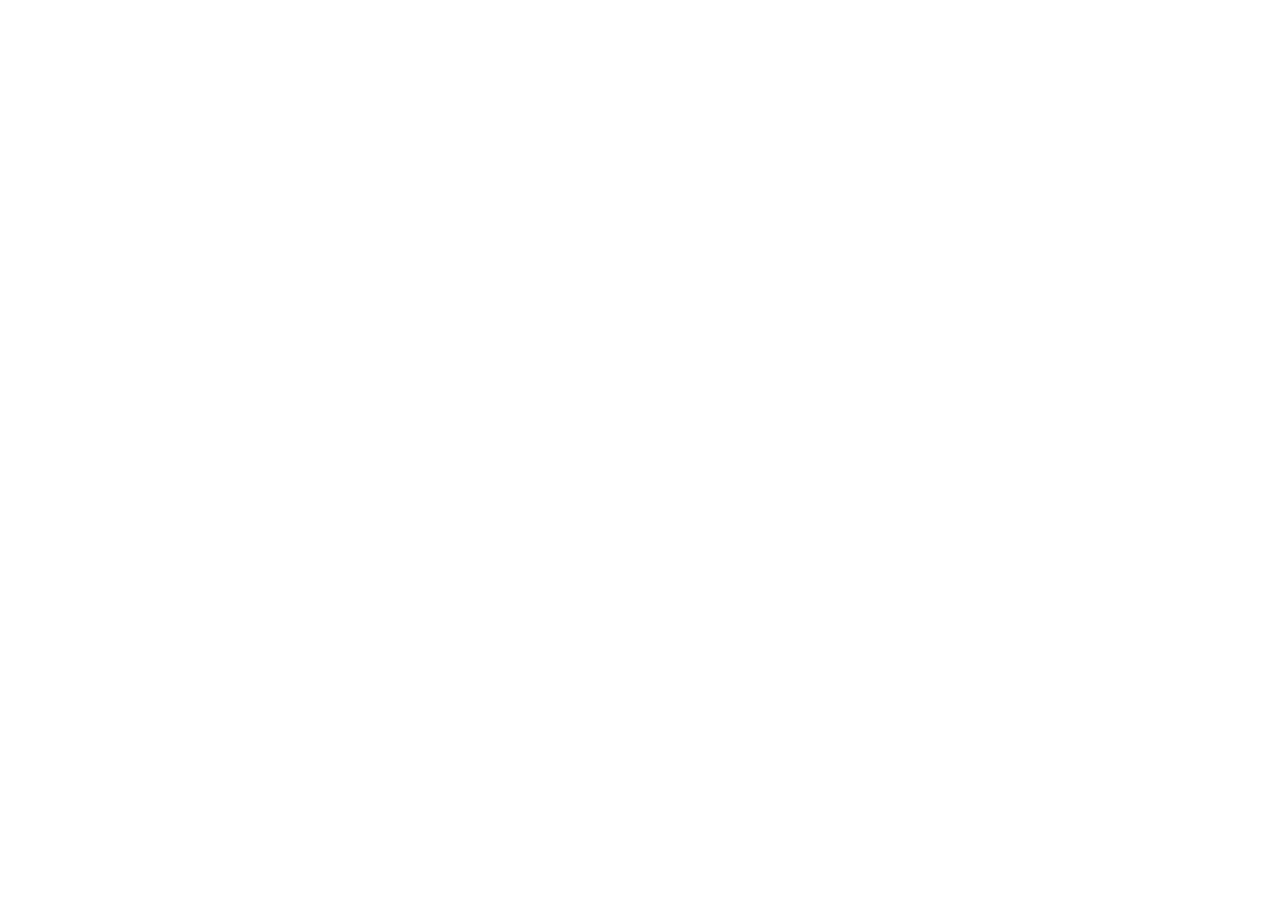
==== commit ead646c2: "Retire github.io copy: redirect every page to notepix.dev The site now lives on Cloudflare Pages beh" ====
--- a/index.html
+++ b/index.html
@@ -1,637 +1,11 @@
 <!doctype html>
-<!-- Notepix landing page — static, deploy the whole site/ folder anywhere
-     (GitHub Pages, Cloudflare Pages, Netlify). Screenshots in assets/ are
-     the real store screenshots (regenerate: cd e2e && npm run shots, then
-     re-copy). After CWS approval, set STORE_URL once in assets/site.js —
-     every "Add to Chrome" button on every language page flips live.
-     Translations live in vi/ zh/ ja/ ko/ es/ pt/ fr/ de/ ru/ — same page,
-     same structure; keep copy edits in sync across all ten. -->
 <html lang="en">
 <head>
-<meta charset="utf-8" />
-<meta name="viewport" content="width=device-width, initial-scale=1" />
-<title>Notepix — Click your app, tell AI what to fix | Chrome extension for AI coding agents</title>
-<meta name="description" content="Click any element, write the change, and your AI coding agent gets the exact component, source file and style behind it. Works with Claude Code, Cursor, Copilot." />
-<link rel="canonical" href="https://mrt-hust.github.io/notepix-site/" />
-<link rel="alternate" hreflang="x-default" href="https://mrt-hust.github.io/notepix-site/" />
-<link rel="alternate" hreflang="en" href="https://mrt-hust.github.io/notepix-site/" />
-<link rel="alternate" hreflang="vi" href="https://mrt-hust.github.io/notepix-site/vi/" />
-<link rel="alternate" hreflang="zh-Hans" href="https://mrt-hust.github.io/notepix-site/zh/" />
-<link rel="alternate" hreflang="ja" href="https://mrt-hust.github.io/notepix-site/ja/" />
-<link rel="alternate" hreflang="ko" href="https://mrt-hust.github.io/notepix-site/ko/" />
-<link rel="alternate" hreflang="es" href="https://mrt-hust.github.io/notepix-site/es/" />
-<link rel="alternate" hreflang="pt-BR" href="https://mrt-hust.github.io/notepix-site/pt/" />
-<link rel="alternate" hreflang="fr" href="https://mrt-hust.github.io/notepix-site/fr/" />
-<link rel="alternate" hreflang="de" href="https://mrt-hust.github.io/notepix-site/de/" />
-<link rel="alternate" hreflang="ru" href="https://mrt-hust.github.io/notepix-site/ru/" />
-<meta name="theme-color" content="#08080f" />
-<link rel="icon" type="image/png" sizes="32x32" href="assets/favicon-32.png" />
-<link rel="apple-touch-icon" href="assets/icon-128.png" />
-<meta property="og:type" content="website" />
-<meta property="og:locale" content="en_US" />
-<meta property="og:site_name" content="Notepix" />
-<meta property="og:url" content="https://mrt-hust.github.io/notepix-site/" />
-<meta property="og:title" content="Notepix — click your app, tell AI what to fix" />
-<meta property="og:description" content="Pin notes, frames and sketches onto your running app — each resolved to the component and source file behind it — then hand the batch to your AI coding agent as one precise brief." />
-<meta property="og:image" content="https://mrt-hust.github.io/notepix-site/assets/og.png" />
-<meta property="og:image:width" content="1200" />
-<meta property="og:image:height" content="630" />
-<meta property="og:image:alt" content="A dashboard app with Notepix pins, a frame and a freehand circle on it; the panel lists each mark with the React component and source file behind it" />
-<meta name="twitter:card" content="summary_large_image" />
-<meta name="twitter:title" content="Notepix — click your app, tell AI what to fix" />
-<meta name="twitter:description" content="Pin notes on your running app; your AI coding agent gets the exact component, file and style behind every mark — or reads them itself over MCP." />
-<meta name="twitter:image" content="https://mrt-hust.github.io/notepix-site/assets/og.png" />
-<link rel="preconnect" href="https://fonts.googleapis.com" />
-<link rel="preconnect" href="https://fonts.gstatic.com" crossorigin />
-<link rel="stylesheet" href="https://fonts.googleapis.com/css2?family=Bricolage+Grotesque:opsz,wght@12..96,600..800&family=Inter:wght@400;500;600;700&family=JetBrains+Mono:wght@400;600&display=swap" />
-<script type="application/ld+json">
-{
-  "@context": "https://schema.org",
-  "@type": "SoftwareApplication",
-  "name": "Notepix",
-  "operatingSystem": "Chrome 116+ (Windows, macOS, Linux)",
-  "applicationCategory": "DeveloperApplication",
-  "url": "https://mrt-hust.github.io/notepix-site/",
-  "image": "https://mrt-hust.github.io/notepix-site/assets/og.png",
-  "description": "Chrome extension that pins notes, frames and sketches onto your running web app — each resolved to the React component, source file and computed style behind it — and hands the batch to an AI coding agent as one precise brief, or serves it live over MCP.",
-  "offers": {
-    "@type": "Offer",
-    "price": "6.43",
-    "priceCurrency": "USD",
-    "description": "One-time unlock after a full-featured 7-day free trial. No subscription."
-  }
-}
-</script>
-<script type="application/ld+json">
-{
-  "@context": "https://schema.org",
-  "@type": "WebSite",
-  "name": "Notepix",
-  "url": "https://mrt-hust.github.io/notepix-site/"
-}
-</script>
-<script type="application/ld+json">
-{
-  "@context": "https://schema.org",
-  "@type": "FAQPage",
-  "mainEntity": [
-    {
-      "@type": "Question",
-      "name": "Do I need React for this to work?",
-      "acceptedAnswer": { "@type": "Answer", "text": "No — Notepix marks up any page. On a React dev build (Vite, Next.js, CRA; React 18 and 19) each mark additionally records the component name and source file:line behind the element. On production builds and non-React pages it falls back to a precise CSS selector. Vue and Svelte source resolution is on the roadmap." }
-    },
-    {
-      "@type": "Question",
-      "name": "Which AI agents does it work with?",
-      "acceptedAnswer": { "@type": "Answer", "text": "Anything you can paste into: Claude Code, Cursor, GitHub Copilot, Windsurf, Codex, Aider, a plain chat window. The brief is plain text on your clipboard — no account or setup required. You can also skip the paste entirely: with Claude Code connected through Claude in Chrome, or by adding the optional Notepix MCP server (npx -y notepix-mcp setup) so your agent pulls the marks and screenshots itself and ticks them off as it fixes them." }
-    },
-    {
-      "@type": "Question",
-      "name": "Does it work on Lovable, Replit, v0 or Bolt previews?",
-      "acceptedAnswer": { "@type": "Answer", "text": "Yes — click the Notepix toolbar icon on any http(s) page, cloud previews included, and mark it up. On localhost dev servers Notepix auto-loads after every reload; one-click auto-load for preview domains is the next planned update." }
-    },
-    {
-      "@type": "Question",
-      "name": "Where do my notes live?",
-      "acceptedAnswer": { "@type": "Answer", "text": "In Chrome's local extension storage, keyed per page and per SPA route. On localhost dev servers Notepix auto-loads, so notes are still there after every reload. You can export any page's marks as a JSON file and import them anywhere." }
-    },
-    {
-      "@type": "Question",
-      "name": "What does Notepix send over the network?",
-      "acceptedAnswer": { "@type": "Answer", "text": "Nothing leaves your computer — until you enter a license key. From then on there is exactly one kind of internet request: verifying your key against Gumroad's license API at activation and at most weekly. It carries the key and the product id, never page content, notes or screenshots. If you switch on the optional MCP connection, that one goes to 127.0.0.1 — your own machine — and nowhere else." }
-    },
-    {
-      "@type": "Question",
-      "name": "What happens when the trial ends?",
-      "acceptedAnswer": { "@type": "Answer", "text": "Creating new marks asks for the one-time $6.43 unlock. Everything you already made stays viewable, copyable, exportable and deletable forever — your notes are your data." }
-    },
-    {
-      "@type": "Question",
-      "name": "The keyboard shortcut doesn't do anything?",
-      "acceptedAnswer": { "@type": "Answer", "text": "Alt+Shift can collide with keyboard-layout switching, especially on Windows. Open chrome://extensions/shortcuts and rebind \"Toggle the Notepix panel\" to anything you like — the toolbar icon and right-click menu always work regardless." }
-    },
-    {
-      "@type": "Question",
-      "name": "Chrome only?",
-      "acceptedAnswer": { "@type": "Answer", "text": "Chrome 116+ and Chromium-based Edge (tested). An Edge Add-ons listing and other browsers are on the roadmap." }
-    }
-  ]
-}
-</script>
-<link rel="stylesheet" href="assets/site.css" />
-<script>document.documentElement.classList.add("js");</script>
+<meta charset="utf-8">
+<title>Notepix has moved to notepix.dev</title>
+<meta http-equiv="refresh" content="0; url=https://notepix.dev/">
+<link rel="canonical" href="https://notepix.dev/">
+<script>location.replace("https://notepix.dev/");</script>
 </head>
-<body>
-
-<div class="navwrap">
-  <nav>
-    <a class="brand" href="#top"><span class="mark" aria-hidden="true"></span>Notepix</a>
-    <div class="nav-links">
-      <a href="#how">How it works</a>
-      <a href="#features">Features</a>
-      <a href="#privacy">Privacy</a>
-      <a href="#install">Pricing</a>
-      <a href="#faq">FAQ</a>
-    </div>
-    <a class="btn primary" data-store href="#install">Add to Chrome</a>
-  </nav>
-</div>
-
-<header class="hero" id="top">
-  <div class="wrap">
-    <div class="hero-grid">
-    <div class="hero-copy">
-    <p class="eyebrow"><span class="dot" aria-hidden="true"></span>Chrome extension · for AI builders</p>
-    <h1>
-      Click <span class="hl">your app<span class="tag" aria-hidden="true">&lt;main&gt; in App — src/App.jsx:12</span></span>,<br />
-      <span class="ink">tell AI what to fix.<svg viewBox="0 0 300 12" preserveAspectRatio="none" aria-hidden="true"><path d="M4 8 C 60 2, 118 11, 172 6 S 262 3, 296 7" /></svg></span>
-    </h1>
-    <p class="lede">
-      Pin notes on your running app — your AI coding agent gets the exact
-      component, source file and style behind every mark.
-    </p>
-    <div class="cta-row">
-      <a class="btn primary big" data-store href="#install">Add to Chrome — free 7-day trial</a>
-      <a class="btn big" href="#how">See how it works</a>
-    </div>
-    <p class="fineprint">Chrome 116+ · works on Edge · $6.43 once, no subscription</p>
-    </div>
-
-    <div class="hero-art">
-      <div class="scene" role="img"
-           aria-label="A stylized web app with Notepix marks on it: one stat card is element-picked and labeled div in StatCard — src/components/StatCard.jsx:15 with pin 1, a red freehand circle rings a chart bar with pin 2, and the floating Notepix panel lists both marks with their source files and a Copy for AI button">
-        <div class="app" aria-hidden="true">
-          <div class="app-top">
-            <span class="dot r"></span><span class="dot y"></span><span class="dot g"></span>
-            <span class="app-url">localhost:3000</span>
-          </div>
-          <div class="app-body">
-            <div class="app-side">
-              <span class="s-logo"></span>
-              <span class="s-line on" style="width:78%"></span>
-              <span class="s-line" style="width:58%"></span>
-              <span class="s-line" style="width:70%"></span>
-              <span class="s-line" style="width:46%"></span>
-              <span class="s-line" style="width:64%"></span>
-            </div>
-            <div class="main">
-              <div class="m-head">
-                <div>
-                  <div class="m-hi">Good morning, Alex</div>
-                  <div class="m-sub">Here’s what happened across your workspace this week.</div>
-                </div>
-                <span class="m-avatar">AL</span>
-              </div>
-              <div class="stats">
-                <div class="stat">
-                  <span class="st-label">REVENUE</span>
-                  <span class="st-val">$12,480</span>
-                  <span class="st-delta up">▲ +8.2%</span>
-                </div>
-                <div class="stat picked">
-                  <span class="tag2">&lt;div&gt; in StatCard — StatCard.jsx:15</span>
-                  <span class="pin p1">1</span>
-                  <span class="st-label">ACTIVE USERS</span>
-                  <span class="st-val">1,284</span>
-                  <span class="st-delta up">▲ +3.1%</span>
-                  <svg class="cursor" viewBox="0 0 24 24"><path d="M5 2.5 18.5 12l-6.3 1.3 3.4 6.2-3 1.6-3.4-6.3L5 18.8Z" fill="#fff" stroke="#111" stroke-width="1.3" stroke-linejoin="round"/></svg>
-                </div>
-                <div class="stat">
-                  <span class="st-label">CHURN</span>
-                  <span class="st-val">2.4%</span>
-                  <span class="st-delta down">▼ −0.4%</span>
-                </div>
-              </div>
-              <div class="chart">
-                <div class="ch-head"><b>Revenue</b><span>last 12 weeks</span></div>
-                <div class="bars">
-                  <i style="--h:36%"></i><i style="--h:52%"></i><i style="--h:44%"></i>
-                  <i style="--h:58%"></i>
-                  <i class="hot" style="--h:96%">
-                    <svg class="scribble" viewBox="0 0 60 150" aria-hidden="true"><path d="M30 10 C 48 6, 57 34, 54 76 C 51 116, 38 142, 22 138 C 8 134, 3 100, 6 62 C 9 28, 16 12, 32 12 C 40 12, 45 18, 46 26" /></svg>
-                    <span class="pin p2">2</span>
-                  </i>
-                  <i style="--h:64%"></i><i style="--h:56%"></i><i style="--h:48%"></i>
-                  <i style="--h:50%"></i><i style="--h:62%"></i><i style="--h:54%"></i>
-                  <i style="--h:70%"></i>
-                </div>
-              </div>
-            </div>
-          </div>
-        </div>
-        <aside class="panel" aria-hidden="true">
-          <div class="pn-head"><span class="pn-logo"></span>NOTEPIX<span class="pn-plug">● MCP</span></div>
-          <div class="pn-tools"><b class="on">Note</b><b>Frame</b><b>Draw</b><b>Shot</b></div>
-          <div class="pn-card">
-            <div class="pn-meta"><span class="pn-id">#1</span><span class="pn-kind">NOTE</span></div>
-            <div class="pn-src">&lt;div&gt; in StatCard — src/components/StatCard.jsx:15</div>
-            <div class="pn-note">Equal gaps between these cards</div>
-          </div>
-          <div class="pn-card">
-            <div class="pn-meta"><span class="pn-id">#2</span><span class="pn-kind">DRAW</span></div>
-            <div class="pn-src">&lt;svg&gt; in RevenueChart — src/components/Chart.jsx:42</div>
-            <div class="pn-note">Cap the y-axis at $2k</div>
-          </div>
-          <div class="pn-foot"><span class="pn-ghost">Markdown</span><span class="pn-cta">Copy for AI</span></div>
-        </aside>
-      </div>
-    </div>
-    </div>
-
-    <div class="agents" data-reveal>
-      Works with
-      <span>Claude Code</span><span>Cursor</span><span>GitHub Copilot</span>
-      <span>Windsurf</span><span>Codex</span>
-      — anything you can paste into.
-    </div>
-  </div>
-</header>
-
-<section id="how">
-  <div class="wrap">
-    <div class="sec-head" data-reveal>
-      <p class="eyebrow">How it works</p>
-      <h2>Three clicks from itch to diff.</h2>
-    </div>
-    <div class="steps">
-      <div class="step" style="--i:0" data-reveal>
-        <div class="n">1</div>
-        <h3>Summon the panel</h3>
-        <p>Press <kbd>Alt</kbd>+<kbd>Shift</kbd>+<kbd>A</kbd> (Mac: <kbd>⌥⇧A</kbd>)
-           on your running app, or click the toolbar icon. Auto-loads on localhost.</p>
-      </div>
-      <div class="step" style="--i:1" data-reveal>
-        <div class="n">2</div>
-        <h3>Mark what bugs you</h3>
-        <p>Pin a Note to any element, drag a Frame around an area, or sketch with
-           the Pen. Write the change in plain words.</p>
-        <div class="quote">“Make this button bigger and green, like the one in the header”</div>
-      </div>
-      <div class="step" style="--i:2" data-reveal>
-        <div class="n">3</div>
-        <h3>Copy for AI → paste</h3>
-        <p>One click bundles every mark with the exact element behind it.
-           Paste into your agent’s chat and watch the fixes land.</p>
-      </div>
-    </div>
-  </div>
-</section>
-
-<section id="features">
-  <div class="wrap">
-    <div class="sec-head" data-reveal>
-      <p class="eyebrow">The marks</p>
-      <h2>Four ways to point. One precise brief.</h2>
-    </div>
-
-    <div class="feats">
-      <div class="feat" data-reveal>
-        <div class="txt">
-          <div class="mark-meta">
-            <span class="pin">1</span><span class="pill">NOTE</span>
-            <span class="msrc">click any element · say the change</span>
-          </div>
-          <h3>Point at the thing. Say what you want.</h3>
-          <p>Pick <b>Note</b> and click — a numbered pin lands on the element, you type
-             the change. Drag a <b>Frame</b> around an area, or scribble with the <b>Pen</b>.</p>
-          <p class="side">Attach clean screenshots per mark, and drop
-             <span style="font-family:var(--font-m)">@references</span> to other elements —
-             “make this match @Heading”.</p>
-        </div>
-        <figure class="browser">
-          <div class="bar" aria-hidden="true"><span class="dot"></span><span class="dot"></span><span class="dot"></span><span class="url">localhost:3000/demo.html</span></div>
-          <img src="assets/01-hero.png" width="1280" height="800" loading="lazy"
-               alt="The Notepix panel listing two marks with instructions written in plain words: tone down an upgrade button, equalize gaps between stat cards" />
-        </figure>
-      </div>
-
-      <div class="feat flip" data-reveal>
-        <div class="txt">
-          <div class="mark-meta">
-            <span class="pin">2</span><span class="pill">SOURCE</span>
-            <span class="msrc">src/demo/components/UpgradeButton.jsx:6:25</span>
-          </div>
-          <h3>Every mark knows the code behind it.</h3>
-          <p>Not <span style="font-family:var(--font-m)">div.css-1q2w3e</span> —
-             but <span style="font-family:var(--font-m)">&lt;button&gt; in UpgradeButton —
-             src/components/UpgradeButton.jsx:6</span>. React 18/19, Vite, Next.js, CRA.
-             Your agent opens the right file instead of grepping for it.</p>
-          <p class="side">Each mark also snapshots the element’s computed style and class list.
-             Non-React page? It falls back to a precise CSS selector.</p>
-        </div>
-        <figure class="browser">
-          <div class="bar" aria-hidden="true"><span class="dot"></span><span class="dot"></span><span class="dot"></span><span class="url">localhost:3000/demo.html</span></div>
-          <img src="assets/02-source.png" width="1280" height="800" loading="lazy"
-               alt="Writing a note in the floating editor with a freehand red circle on the chart; the caption reads: every mark knows the React component and file behind it" />
-        </figure>
-      </div>
-
-      <div class="feat" data-reveal>
-        <div class="txt">
-          <div class="mark-meta">
-            <span class="pin">3</span><span class="pill">MEASURE</span>
-            <span class="msrc">font 14px · pad 18 20 · gap ←18 →18</span>
-          </div>
-          <h3>Cite real pixels, not vibes.</h3>
-          <p>Hovering shows a DevTools-grade readout: padding, margin, and the
-             <b>measured gap</b> to each neighbor — real rendered pixels.</p>
-          <p class="side">So a note can say “24px between these — make it 8”
-             without ever opening DevTools.</p>
-        </div>
-        <figure class="browser">
-          <div class="bar" aria-hidden="true"><span class="dot"></span><span class="dot"></span><span class="dot"></span><span class="url">localhost:3000/demo.html</span></div>
-          <img src="assets/03-measure.png" width="1280" height="800" loading="lazy"
-               alt="Hovering a stat card shows the component label, padding ring and measured 18-pixel gaps to its sibling cards, with a chip reading font 14px, pad 18 20, gap 18" />
-        </figure>
-      </div>
-
-      <div class="feat flip" data-reveal>
-        <div class="txt">
-          <div class="mark-meta">
-            <span class="pin">4</span><span class="pill">BRIEF</span>
-            <span class="msrc">markdown · plain text · JSON · Claude in Chrome · MCP</span>
-          </div>
-          <h3>One click. One brief any agent can act on.</h3>
-          <p><b>Copy for AI</b> bundles every open mark — element, source, style,
-             instruction — into one paste. Five formats, including a hand-off prompt
-             for Claude Code via Claude in Chrome.</p>
-          <p class="side">Screenshots leave stamped with their mark’s
-             <span style="font-family:var(--font-m)">#id</span> badge — images and
-             instructions can’t get separated.</p>
-        </div>
-        <div class="term" role="img" aria-label="The markdown brief Notepix copies to the clipboard">
-          <div class="thead"><span class="dot"></span><span class="dot"></span><span class="dot"></span>clipboard · markdown brief</div>
-          <pre><span class="h"># UI annotations</span>
-<span class="k">Page:</span> http://localhost:3000/demo.html
-
-<span class="h">## #1 — note</span>
-<span class="k">- jsx:</span> <span class="c">`&lt;button&gt; in UpgradeButton`</span>
-       <span class="c">@ src/components/UpgradeButton.jsx:6</span>
-<span class="k">- style:</span> 14px 800 · #fff on #f7a11b→#ef6820 · pad 11 22
-<span class="k">- instruction:</span> <span class="i">Tone it down — ghost style</span>
-
-<span class="h">## #2 — frame</span>
-<span class="k">- jsx:</span> <span class="c">`&lt;div&gt; in StatCard`</span>
-       <span class="c">@ src/components/StatCard.jsx:15</span>
-<span class="k">- area:</span> x=64 y=170 w=1152 h=124
-<span class="k">- instruction:</span> <span class="i">Equal gaps between these cards</span></pre>
-        </div>
-      </div>
-    </div>
-  </div>
-</section>
-
-<section id="loop">
-  <div class="wrap">
-    <div class="sec-head" data-reveal>
-      <p class="eyebrow">The loop</p>
-      <h2>Pin. Your agent fixes. The card ticks itself.</h2>
-    </div>
-    <div class="feats">
-      <div class="feat" data-reveal>
-        <div class="txt">
-          <div class="mark-meta">
-            <span class="pin">✓</span><span class="pill">LIVE</span>
-            <span class="msrc">npx -y notepix-mcp setup · plug icon → green</span>
-          </div>
-          <h3>Skip the clipboard: the agent reads marks itself.</h3>
-          <p>One command registers the local Notepix server with every coding agent on
-             your machine. Your agent pulls each mark straight from the browser and
-             flips its card to <b>DONE</b> in front of you as it fixes it.</p>
-          <p class="side">Say <i>“fix each mark as I pin it”</i> and keep clicking around
-             your app while the diffs land. All on
-             <span style="font-family:var(--font-m)">127.0.0.1</span>.</p>
-        </div>
-        <figure class="browser">
-          <div class="bar" aria-hidden="true"><span class="dot"></span><span class="dot"></span><span class="dot"></span><span class="url">localhost:3000/demo.html</span></div>
-          <img src="assets/06-agent.png" width="1280" height="800" loading="lazy"
-               alt="The Notepix panel with a green plug icon and mark number one flipped to DONE with its text struck through — ticked off live by a connected AI agent over MCP" />
-        </figure>
-      </div>
-    </div>
-  </div>
-</section>
-
-<section id="box">
-  <div class="wrap">
-    <div class="sec-head" data-reveal>
-      <p class="eyebrow">Details</p>
-      <h2>Also in the box.</h2>
-    </div>
-    <div class="more">
-      <div class="item" style="--i:0" data-reveal>
-        <div class="ic"><svg viewBox="0 0 24 24" aria-hidden="true"><path d="M12 20h9"/><path d="M16.5 3.5a2.12 2.12 0 0 1 3 3L7 19l-4 1 1-4Z"/></svg></div>
-        <b>Keyboard first</b>
-        <p><kbd>Alt</kbd>+<kbd>Shift</kbd>+<kbd>N</kbd> pins a note without opening the
-           panel. Inside it, <kbd>N</kbd> <kbd>F</kbd> <kbd>D</kbd> <kbd>S</kbd> switch modes.</p>
-      </div>
-      <div class="item" style="--i:1" data-reveal>
-        <div class="ic"><svg viewBox="0 0 24 24" aria-hidden="true"><path d="M23 19a2 2 0 0 1-2 2H3a2 2 0 0 1-2-2V8a2 2 0 0 1 2-2h4l2-3h6l2 3h4a2 2 0 0 1 2 2Z"/><circle cx="12" cy="13" r="4"/></svg></div>
-        <b>Clean screenshot crops</b>
-        <p>The 📷 crops just that component — Notepix’s own pins are stripped out first.</p>
-      </div>
-      <div class="item" style="--i:2" data-reveal>
-        <div class="ic"><svg viewBox="0 0 24 24" aria-hidden="true"><path d="M21 10c0 7-9 13-9 13S3 17 3 10a9 9 0 0 1 18 0Z"/><circle cx="12" cy="10" r="3"/></svg></div>
-        <b>SPA-aware, per page</b>
-        <p>Each route keeps its own marks; the panel follows your client-side navigation.</p>
-      </div>
-      <div class="item" style="--i:0" data-reveal>
-        <div class="ic"><svg viewBox="0 0 24 24" aria-hidden="true"><path d="M21 15v4a2 2 0 0 1-2 2H5a2 2 0 0 1-2-2v-4"/><path d="m7 10 5 5 5-5"/><path d="M12 15V3"/></svg></div>
-        <b>Export / import</b>
-        <p>JSON out, JSON in — merge a teammate’s marks or move machines.</p>
-      </div>
-      <div class="item" style="--i:1" data-reveal>
-        <div class="ic"><svg viewBox="0 0 24 24" aria-hidden="true"><path d="M1 12s4-8 11-8 11 8 11 8-4 8-11 8-11-8-11-8Z"/><circle cx="12" cy="12" r="3"/></svg></div>
-        <b>Clean page by default</b>
-        <p>Pins draw only while you’re marking. Hide the panel and your app stays presentable.</p>
-      </div>
-      <div class="item" style="--i:2" data-reveal>
-        <div class="ic"><svg viewBox="0 0 24 24" aria-hidden="true"><rect x="3" y="3" width="18" height="18" rx="2"/><circle cx="8.5" cy="8.5" r="1.5"/><path d="m21 15-5-5L5 21"/></svg></div>
-        <b>Images that bind themselves</b>
-        <p>Every screenshot is stamped with its mark’s #id — agents match image to
-           instruction by badge, not paste order.</p>
-      </div>
-      <div class="item" style="--i:0" data-reveal>
-        <div class="ic"><svg viewBox="0 0 24 24" aria-hidden="true"><path d="m4 12.5 5 5L20 6.5"/></svg></div>
-        <b>A loop, not a one-shot</b>
-        <p>Tick a mark ✓ done — it stays for reference but drops out of the next copy.
-           Every delete offers Undo.</p>
-      </div>
-      <div class="item" style="--i:1" data-reveal>
-        <div class="ic"><svg viewBox="0 0 24 24" aria-hidden="true"><path d="M21 12.8A9 9 0 1 1 11.2 3a7 7 0 0 0 9.8 9.8Z"/></svg></div>
-        <b>Stays out of your way</b>
-        <p>Ghost mode fades the panel until you hover it. Drag it anywhere, resize from any edge.</p>
-      </div>
-      <div class="item" style="--i:2" data-reveal>
-        <div class="ic"><svg viewBox="0 0 24 24" aria-hidden="true"><circle cx="12" cy="12" r="10"/><path d="M9.09 9a3 3 0 0 1 5.83 1c0 2-3 3-3 3"/><path d="M12 17h.01"/></svg></div>
-        <b>Help is a ? away</b>
-        <p>The ? reopens the 30-second guide. Rebind shortcuts at
-           <span style="font-family:var(--font-m)">chrome://extensions/shortcuts</span>.</p>
-      </div>
-    </div>
-  </div>
-</section>
-
-<section id="privacy">
-  <div class="wrap">
-    <div class="sec-head" data-reveal>
-      <p class="eyebrow">Private by design</p>
-      <h2>Your app never leaves your machine.</h2>
-    </div>
-    <div class="priv" data-reveal>
-      <div class="tile">
-        <svg viewBox="0 0 24 24" aria-hidden="true"><path d="M20 13c0 5-3.5 7.5-7.66 8.95a1 1 0 0 1-.67-.01C7.5 20.5 4 18 4 13V6a1 1 0 0 1 1-1c2 0 4.5-1.2 6.24-2.72a1.17 1.17 0 0 1 1.52 0C14.51 3.81 17 5 19 5a1 1 0 0 1 1 1z"/></svg>
-        <h3>No server, no account</h3>
-        <p>No backend. Notes, screenshots and source paths live in Chrome’s local
-           storage on your machine — nowhere else.</p>
-      </div>
-      <div class="tile">
-        <svg viewBox="0 0 24 24" aria-hidden="true"><path d="M2 2l20 20"/><path d="M6.71 6.71C4.24 8.16 2.5 10.5 1 12c1.5 1.5 4.5 8 11 8 1.86 0 3.47-.53 4.84-1.32"/><path d="M10.5 5.2A10.7 10.7 0 0 1 12 5c6.5 0 9.5 6.5 11 7-1 1-2.06 2.55-3.6 3.9"/><path d="M9.9 9.9a3 3 0 0 0 4.2 4.2"/></svg>
-        <h3>No tracking</h3>
-        <p>No analytics, no telemetry, no crash reporting. What you annotate is
-           your business.</p>
-      </div>
-      <div class="tile">
-        <svg viewBox="0 0 24 24" aria-hidden="true"><rect x="3" y="11" width="18" height="11" rx="2"/><path d="M7 11V7a5 5 0 0 1 10 0v4"/></svg>
-        <h3>One network call, ever</h3>
-        <p>Zero requests until you enter a license key — then one kind only:
-           verifying it with Gumroad. Never your pages or notes.</p>
-      </div>
-    </div>
-  </div>
-</section>
-
-<section id="install">
-  <div class="wrap">
-    <div class="sec-head" data-reveal>
-      <p class="eyebrow">Pricing</p>
-      <h2>Free for 7 days. Then $6.43. Once.</h2>
-    </div>
-    <div class="card" data-reveal>
-      <div class="buy">
-        <div class="price">$6.43 <small>one-time · yours forever</small></div>
-        <a class="btn primary big" data-store data-store-main hidden href="#">Add to Chrome — free 7-day trial</a>
-        <p class="soon" data-soon><span class="sdot" aria-hidden="true"></span>In review on the Chrome Web Store — the install button goes live with the listing.</p>
-        <p class="paynote">Checkout on Gumroad · license key by email · unlocks in the panel</p>
-      </div>
-      <ul class="plist">
-        <li><span class="ck"><svg viewBox="0 0 24 24" aria-hidden="true"><path d="m4 12.5 5 5L20 6.5"/></svg></span>
-            <span><b>7-day trial, full-featured</b> — no account, no card, nothing to sign up for.</span></li>
-        <li><span class="ck"><svg viewBox="0 0 24 24" aria-hidden="true"><path d="m4 12.5 5 5L20 6.5"/></svg></span>
-            <span><b>One payment unlocks forever</b> — no subscription, no seat math.</span></li>
-        <li><span class="ck"><svg viewBox="0 0 24 24" aria-hidden="true"><path d="m4 12.5 5 5L20 6.5"/></svg></span>
-            <span><b>Your notes never lock</b> — viewing, copying and exporting existing
-            marks keeps working after the trial, paid or not.</span></li>
-        <li><span class="ck"><svg viewBox="0 0 24 24" aria-hidden="true"><path d="m4 12.5 5 5L20 6.5"/></svg></span>
-            <span><b>Moves with you</b> — the same license key unlocks Notepix on a new machine.</span></li>
-      </ul>
-    </div>
-  </div>
-</section>
-
-<section id="faq">
-  <div class="wrap">
-    <div class="sec-head" data-reveal>
-      <p class="eyebrow">FAQ</p>
-      <h2>Questions, answered.</h2>
-    </div>
-    <div class="faq" data-reveal>
-      <details>
-        <summary>Do I need React for this to work?</summary>
-        <p>No — Notepix marks up any page. On a React <i>dev</i> build (Vite, Next.js, CRA;
-           React 18 and 19) each mark additionally records the component name and source
-           file:line behind the element. On production builds and non-React pages it falls
-           back to a precise CSS selector. Vue and Svelte source resolution is on the roadmap.</p>
-      </details>
-      <details>
-        <summary>Which AI agents does it work with?</summary>
-        <p>Anything you can paste into: Claude Code, Cursor, GitHub Copilot, Windsurf, Codex,
-           Aider, a plain chat window. The brief is plain text on your clipboard — no account
-           or setup required. You can also skip the paste entirely, two ways: with Claude Code
-           connected through Claude in Chrome (pick the hand-off format and it reads the marks
-           off the page), or by adding the optional Notepix MCP server — one command,
-           <span style="font-family:var(--font-m)">npx -y notepix-mcp setup</span>, registers it
-           with every coding agent on your machine — so your agent pulls
-           the marks and screenshots itself and ticks them off as it fixes them.</p>
-      </details>
-      <details>
-        <summary>Does it work on Lovable, Replit, v0 or Bolt previews?</summary>
-        <p>Yes — click the Notepix toolbar icon on any http(s) page, cloud previews
-           included, and mark it up. On localhost dev servers Notepix auto-loads after
-           every reload; one-click auto-load for preview domains is the next planned
-           update.</p>
-      </details>
-      <details>
-        <summary>Where do my notes live?</summary>
-        <p>In Chrome’s local extension storage, keyed per page and per SPA route. On
-           localhost dev servers Notepix auto-loads, so notes are still there after every
-           reload. You can export any page’s marks as a JSON file and import them anywhere.</p>
-      </details>
-      <details>
-        <summary>What does Notepix send over the network?</summary>
-        <p>Nothing leaves your computer — until you enter a license key. From then on there is
-           exactly one kind of internet
-           request: verifying your key against Gumroad’s license API at activation and at
-           most weekly. It carries the key and the product id, never page content, notes or
-           screenshots. If you switch on the optional MCP connection, that one goes to
-           <span style="font-family:var(--font-m)">127.0.0.1</span> — your own machine — and
-           nowhere else. The full policy is on the <a href="privacy.html">privacy page</a>.</p>
-      </details>
-      <details>
-        <summary>What happens when the trial ends?</summary>
-        <p>Creating <i>new</i> marks asks for the one-time $6.43 unlock. Everything you
-           already made stays viewable, copyable, exportable and deletable forever — your
-           notes are your data.</p>
-      </details>
-      <details>
-        <summary>The keyboard shortcut doesn’t do anything?</summary>
-        <p>Alt+Shift can collide with keyboard-layout switching, especially on Windows. Open
-           <span style="font-family:var(--font-m)">chrome://extensions/shortcuts</span> and rebind
-           “Toggle the Notepix panel” to anything you like — the toolbar icon and right-click
-           menu always work regardless.</p>
-      </details>
-      <details>
-        <summary>Chrome only?</summary>
-        <p>Chrome 116+ and Chromium-based Edge (tested). An Edge Add-ons listing and other
-           browsers are on the roadmap.</p>
-      </details>
-    </div>
-  </div>
-</section>
-
-<footer>
-  <div class="wrap foot-in">
-    <span class="brand"><span class="mark" aria-hidden="true"></span>Notepix</span>
-    <span>Click your app, tell AI what to fix.</span>
-    <div class="foot-links">
-      <a href="privacy.html">Privacy policy</a>
-      <a href="#faq">FAQ</a>
-      <a href="https://www.npmjs.com/package/notepix-mcp" rel="noreferrer">notepix-mcp on npm</a>
-      <a href="mailto:jane.nth.uk@gmail.com">Contact</a>
-      <a data-store href="#install">Add to Chrome</a>
-    </div>
-  </div>
-  <div class="wrap">
-    <nav class="langs" aria-label="Language">
-      <svg viewBox="0 0 24 24" aria-hidden="true"><circle cx="12" cy="12" r="10"/><path d="M2 12h20"/><path d="M12 2a15.3 15.3 0 0 1 4 10 15.3 15.3 0 0 1-4 10 15.3 15.3 0 0 1-4-10 15.3 15.3 0 0 1 4-10z"/></svg>
-      <span class="cur">English</span>
-      <a href="vi/" lang="vi" hreflang="vi">Tiếng Việt</a>
-      <a href="zh/" lang="zh-Hans" hreflang="zh-Hans">简体中文</a>
-      <a href="ja/" lang="ja" hreflang="ja">日本語</a>
-      <a href="ko/" lang="ko" hreflang="ko">한국어</a>
-      <a href="es/" lang="es" hreflang="es">Español</a>
-      <a href="pt/" lang="pt-BR" hreflang="pt-BR">Português</a>
-      <a href="fr/" lang="fr" hreflang="fr">Français</a>
-      <a href="de/" lang="de" hreflang="de">Deutsch</a>
-      <a href="ru/" lang="ru" hreflang="ru">Русский</a>
-    </nav>
-  </div>
-  <div class="wrap" style="padding-top:14px; color:var(--dim-2); font-size:12.5px">
-    © 2026 Notepix · 100% local — your pages, notes and screenshots never leave your machine.
-  </div>
-</footer>
-
-<script src="assets/site.js" defer></script>
-
-</body>
+<body><p>Notepix has moved — continue to <a href="https://notepix.dev/">notepix.dev/</a>.</p></body>
 </html>
